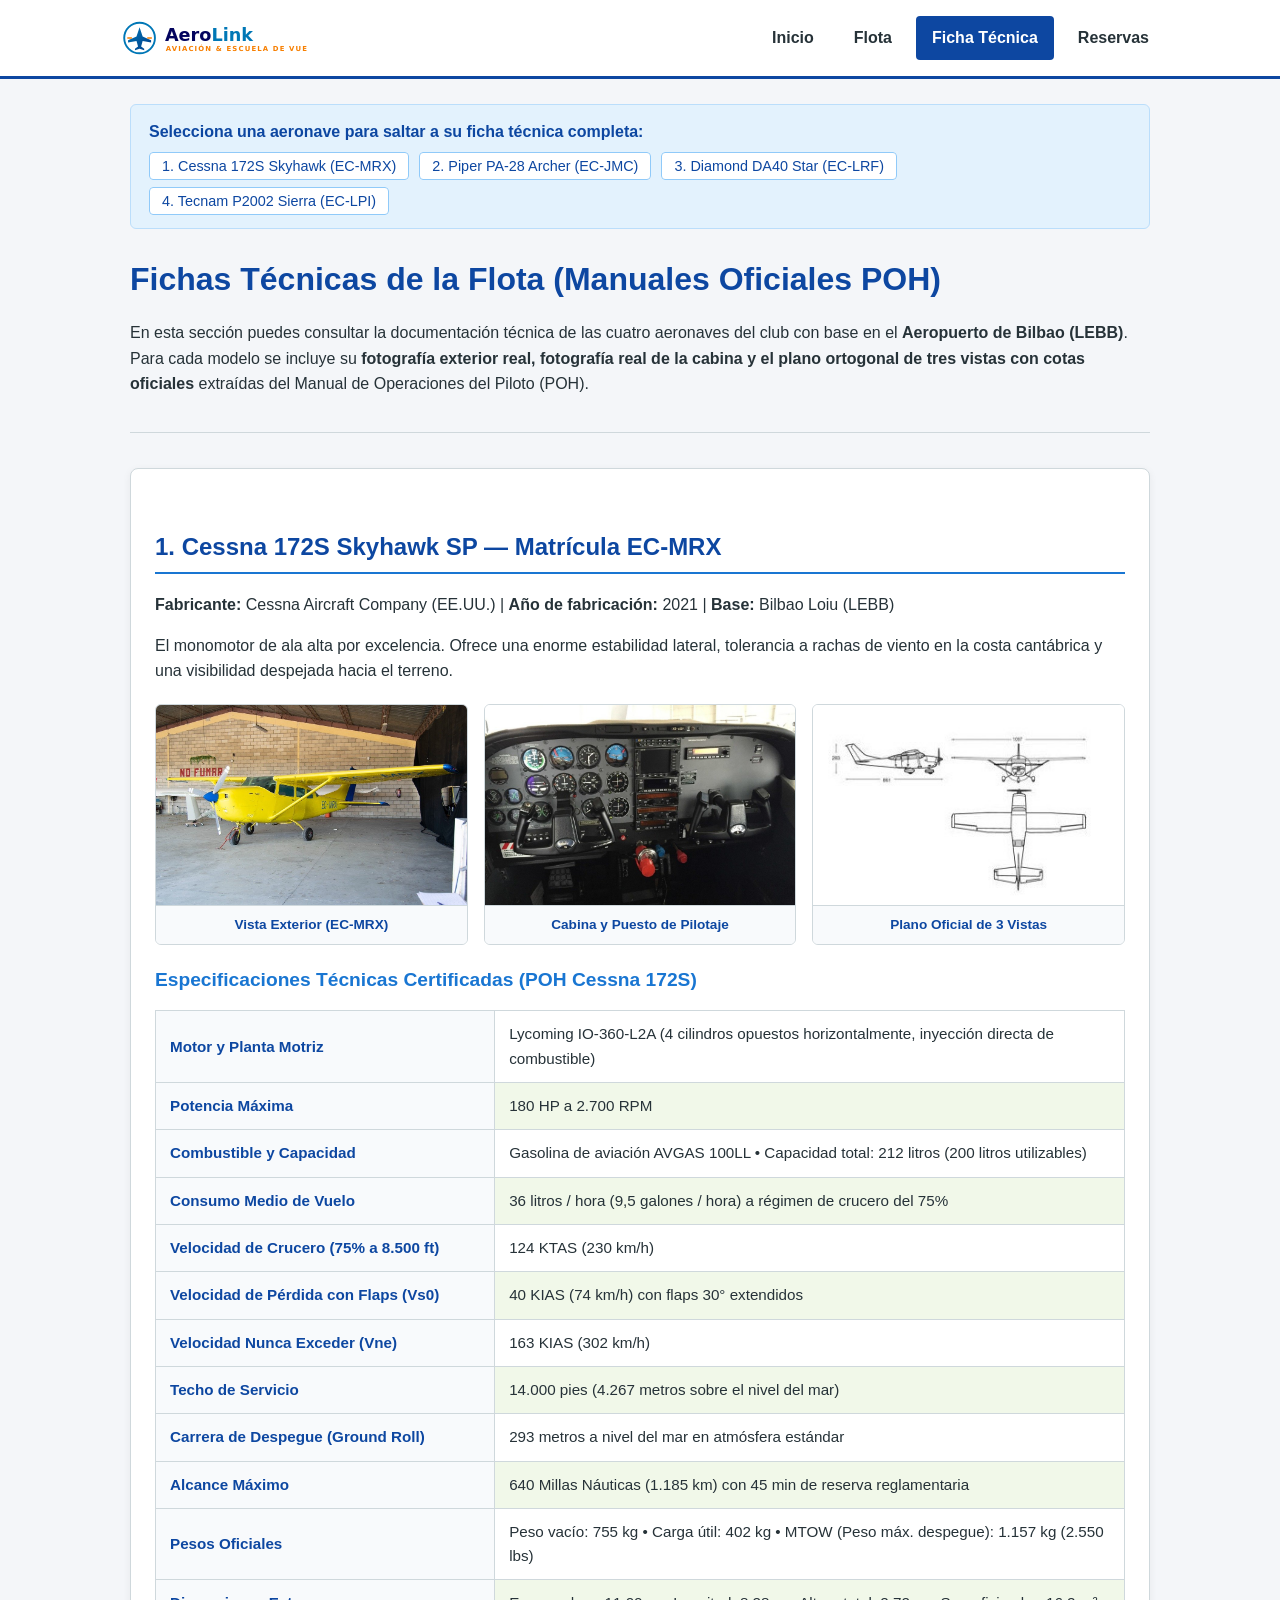
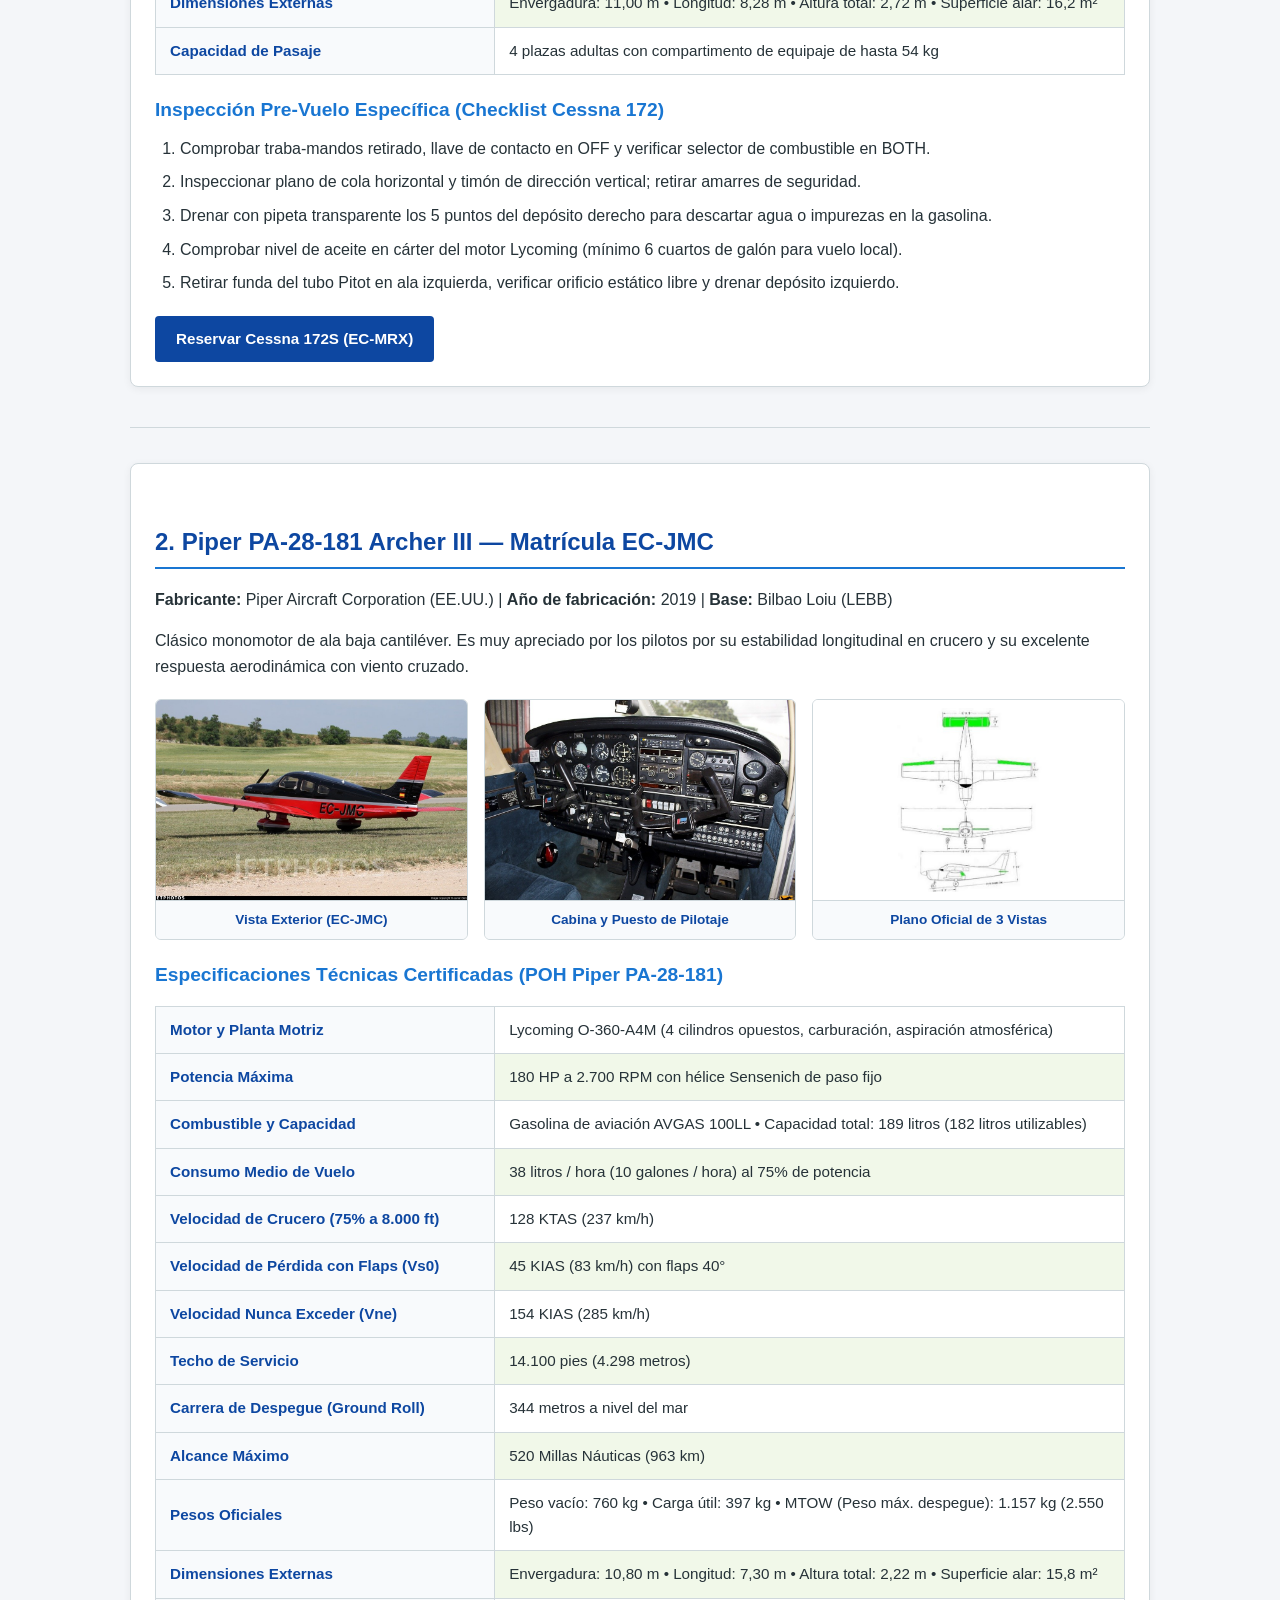
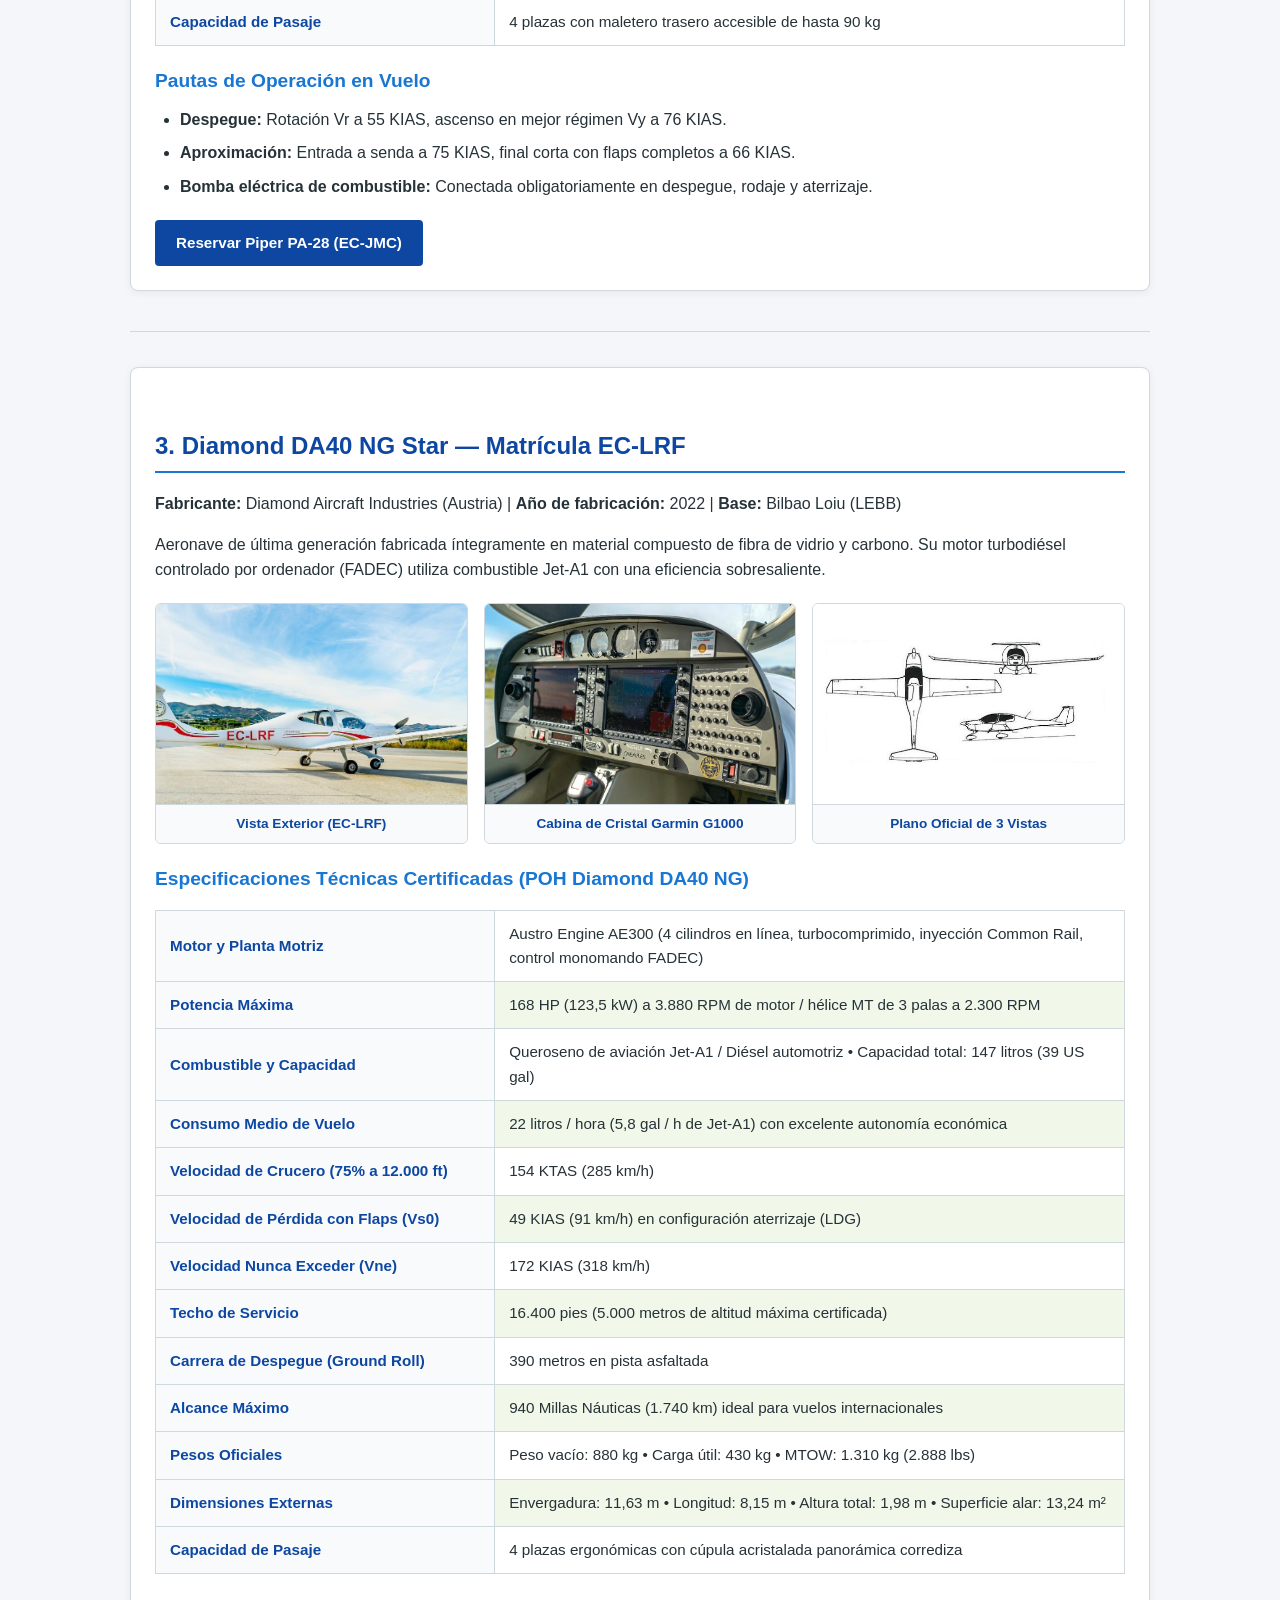
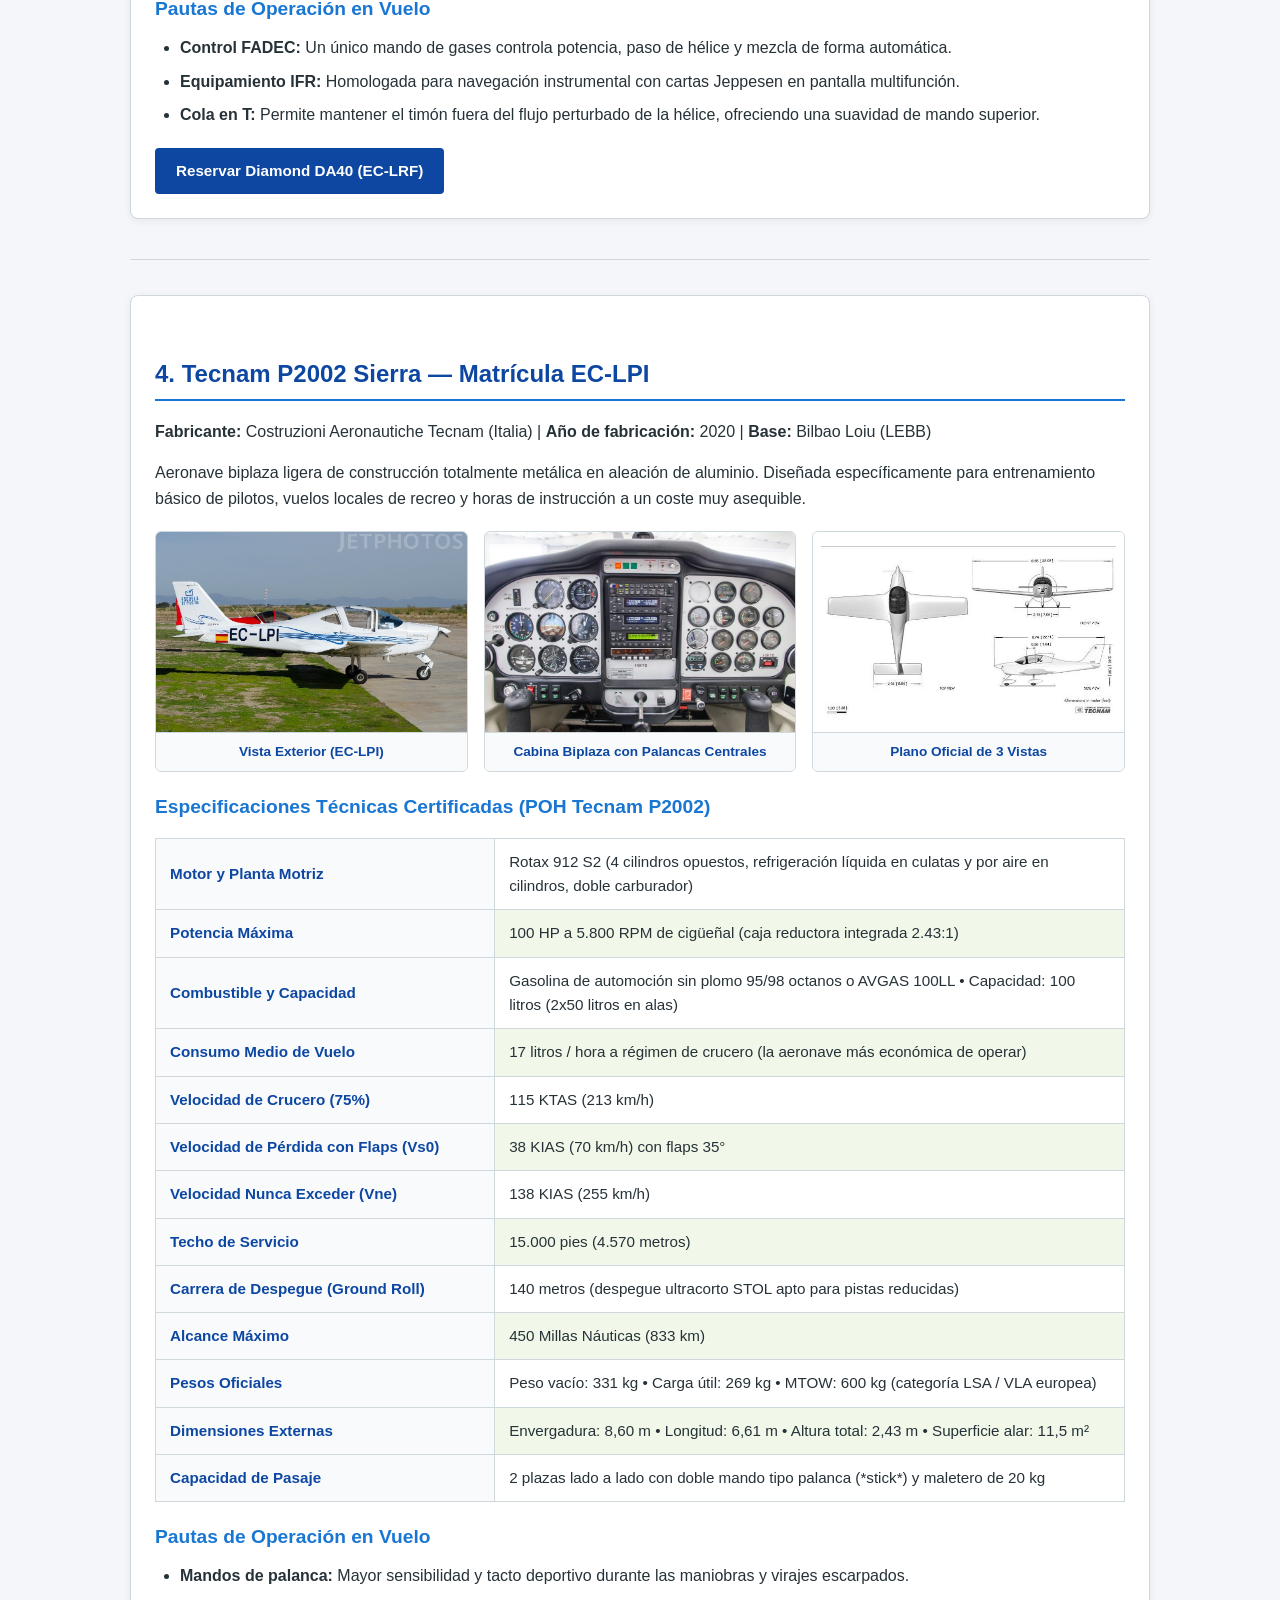
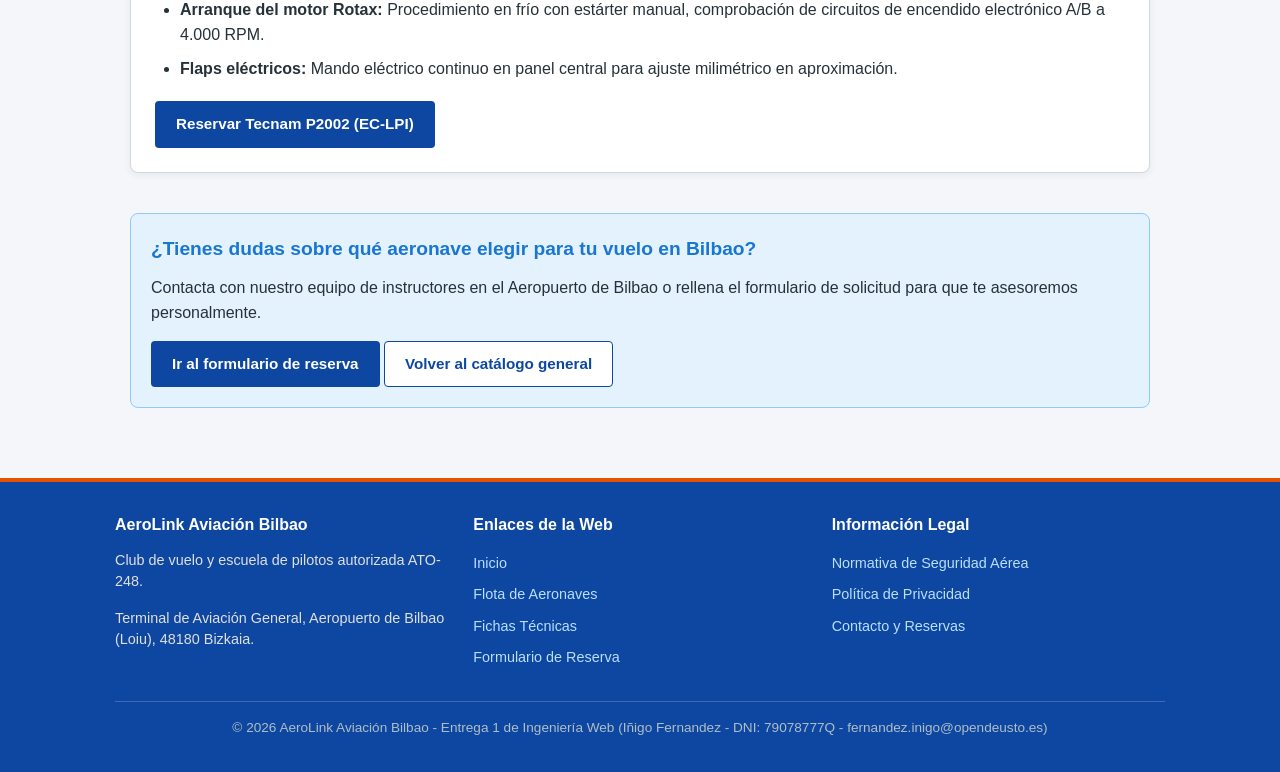
==== detalle.html @ 8fbdc47d "Actualizar fotos, plano y matricula de la Tecnam P2002 Sierra a EC-LPI" ====
<!DOCTYPE html>
<html lang="es">
<head>
  <meta charset="UTF-8">
  <meta name="viewport" content="width=device-width, initial-scale=1.0">
  <title>AeroLink | Fichas Técnicas Oficiales de la Flota - Aeropuerto de Bilbao</title>
  <link rel="stylesheet" href="css/styles.css">
</head>
<body>

  <!-- CABECERA COMÚN -->
  <header id="cabecera-principal">
    <div class="contenedor-cabecera">
      <a href="index.html" class="logotipo" title="AeroLink Aviación Bilbao">
        <img src="img/logo.svg" alt="Logotipo de AeroLink" width="180" height="45">
      </a>
      <nav id="menu-navegacion" aria-label="Menú principal">
        <ul>
          <li><a href="index.html">Inicio</a></li>
          <li><a href="flota.html">Flota</a></li>
          <li><a href="detalle.html" class="activo">Ficha Técnica</a></li>
          <li><a href="formulario.html">Reservas</a></li>
        </ul>
      </nav>
    </div>
  </header>

  <!-- CONTENIDO PRINCIPAL -->
  <main>

    <!-- ÍNDICE INTERNO NAVEGABLE A LAS 4 FICHAS -->
    <nav class="indice-pagina" aria-label="Índice de aeronaves">
      <p>Selecciona una aeronave para saltar a su ficha técnica completa:</p>
      <ul>
        <li><a href="#cessna172">1. Cessna 172S Skyhawk (EC-MRX)</a></li>
        <li><a href="#piper-pa28">2. Piper PA-28 Archer (EC-JMC)</a></li>
        <li><a href="#diamond-da40">3. Diamond DA40 Star (EC-LRF)</a></li>
        <li><a href="#tecnam-p2002">4. Tecnam P2002 Sierra (EC-LPI)</a></li>
      </ul>
    </nav>

    <!-- INTRODUCCIÓN GENERAL -->
    <section>
      <h1>Fichas Técnicas de la Flota (Manuales Oficiales POH)</h1>
      <p>
        En esta sección puedes consultar la documentación técnica de las cuatro aeronaves del club con base en el <strong>Aeropuerto de Bilbao (LEBB)</strong>. Para cada modelo se incluye su <strong>fotografía exterior real, fotografía real de la cabina y el plano ortogonal de tres vistas con cotas oficiales</strong> extraídas del Manual de Operaciones del Piloto (POH).
      </p>
    </section>

    <hr>

    <!-- ===================================================================
         FICHA 1: CESSNA 172S SKYHAWK SP (EC-MRX)
         =================================================================== -->
    <section id="cessna172" class="contenedor-ficha-avion">
      <h2>1. Cessna 172S Skyhawk SP — Matrícula EC-MRX</h2>
      <p>
        <strong>Fabricante:</strong> Cessna Aircraft Company (EE.UU.) | <strong>Año de fabricación:</strong> <time datetime="2021">2021</time> | <strong>Base:</strong> Bilbao Loiu (LEBB)
      </p>
      <p>
        El monomotor de ala alta por excelencia. Ofrece una enorme estabilidad lateral, tolerancia a rachas de viento en la costa cantábrica y una visibilidad despejada hacia el terreno.
      </p>

      <!-- Galería de 3 imágenes: Exterior, Cabina y Plano -->
      <div class="galeria-avion">
        <div class="item-galeria">
          <img src="img/cessna172.jpg" alt="Fotografía real de la Cessna 172S Skyhawk matrícula EC-MRX en el hangar de Bilbao" width="400" height="200">
          <p>Vista Exterior (EC-MRX)</p>
        </div>
        <div class="item-galeria">
          <img src="img/cessna172_cabina.jpg" alt="Fotografía real de la cabina de mandos e instrumental de la Cessna 172" width="400" height="200">
          <p>Cabina y Puesto de Pilotaje</p>
        </div>
        <div class="item-galeria item-plano">
          <img src="img/cessna172_plano.jpg" alt="Plano técnico oficial de 3 vistas con cotas y dimensiones de la Cessna 172" width="400" height="200">
          <p>Plano Oficial de 3 Vistas</p>
        </div>
      </div>

      <!-- Datos Técnicos Oficiales del POH -->
      <h3>Especificaciones Técnicas Certificadas (POH Cessna 172S)</h3>
      <table class="tabla-datos-tecnicos">
        <tbody>
          <tr>
            <td>Motor y Planta Motriz</td>
            <td>Lycoming IO-360-L2A (4 cilindros opuestos horizontalmente, inyección directa de combustible)</td>
          </tr>
          <tr>
            <td>Potencia Máxima</td>
            <td>180 HP a 2.700 RPM</td>
          </tr>
          <tr>
            <td>Combustible y Capacidad</td>
            <td>Gasolina de aviación AVGAS 100LL • Capacidad total: 212 litros (200 litros utilizables)</td>
          </tr>
          <tr>
            <td>Consumo Medio de Vuelo</td>
            <td>36 litros / hora (9,5 galones / hora) a régimen de crucero del 75%</td>
          </tr>
          <tr>
            <td>Velocidad de Crucero (75% a 8.500 ft)</td>
            <td>124 KTAS (230 km/h)</td>
          </tr>
          <tr>
            <td>Velocidad de Pérdida con Flaps (Vs0)</td>
            <td>40 KIAS (74 km/h) con flaps 30&deg; extendidos</td>
          </tr>
          <tr>
            <td>Velocidad Nunca Exceder (Vne)</td>
            <td>163 KIAS (302 km/h)</td>
          </tr>
          <tr>
            <td>Techo de Servicio</td>
            <td>14.000 pies (4.267 metros sobre el nivel del mar)</td>
          </tr>
          <tr>
            <td>Carrera de Despegue (Ground Roll)</td>
            <td>293 metros a nivel del mar en atmósfera estándar</td>
          </tr>
          <tr>
            <td>Alcance Máximo</td>
            <td>640 Millas Náuticas (1.185 km) con 45 min de reserva reglamentaria</td>
          </tr>
          <tr>
            <td>Pesos Oficiales</td>
            <td>Peso vacío: 755 kg • Carga útil: 402 kg • MTOW (Peso máx. despegue): 1.157 kg (2.550 lbs)</td>
          </tr>
          <tr>
            <td>Dimensiones Externas</td>
            <td>Envergadura: 11,00 m • Longitud: 8,28 m • Altura total: 2,72 m • Superficie alar: 16,2 m&sup2;</td>
          </tr>
          <tr>
            <td>Capacidad de Pasaje</td>
            <td>4 plazas adultas con compartimento de equipaje de hasta 54 kg</td>
          </tr>
        </tbody>
      </table>

      <h3>Inspección Pre-Vuelo Específica (Checklist Cessna 172)</h3>
      <ol class="lista-ordenada">
        <li>Comprobar traba-mandos retirado, llave de contacto en OFF y verificar selector de combustible en BOTH.</li>
        <li>Inspeccionar plano de cola horizontal y timón de dirección vertical; retirar amarres de seguridad.</li>
        <li>Drenar con pipeta transparente los 5 puntos del depósito derecho para descartar agua o impurezas en la gasolina.</li>
        <li>Comprobar nivel de aceite en cárter del motor Lycoming (mínimo 6 cuartos de galón para vuelo local).</li>
        <li>Retirar funda del tubo Pitot en ala izquierda, verificar orificio estático libre y drenar depósito izquierdo.</li>
      </ol>

      <div style="margin-top: 15px;">
        <a href="formulario.html" class="boton boton-principal">Reservar Cessna 172S (EC-MRX)</a>
      </div>
    </section>

    <hr>

    <!-- ===================================================================
         FICHA 2: PIPER PA-28-181 ARCHER III (EC-JMC)
         =================================================================== -->
    <section id="piper-pa28" class="contenedor-ficha-avion">
      <h2>2. Piper PA-28-181 Archer III — Matrícula EC-JMC</h2>
      <p>
        <strong>Fabricante:</strong> Piper Aircraft Corporation (EE.UU.) | <strong>Año de fabricación:</strong> <time datetime="2019">2019</time> | <strong>Base:</strong> Bilbao Loiu (LEBB)
      </p>
      <p>
        Clásico monomotor de ala baja cantiléver. Es muy apreciado por los pilotos por su estabilidad longitudinal en crucero y su excelente respuesta aerodinámica con viento cruzado.
      </p>

      <!-- Galería de 3 imágenes: Exterior, Cabina y Plano -->
      <div class="galeria-avion">
        <div class="item-galeria">
          <img src="img/piper-pa28.jpg" alt="Fotografía real de la Piper PA-28-181 Archer III matrícula EC-JMC" width="400" height="200">
          <p>Vista Exterior (EC-JMC)</p>
        </div>
        <div class="item-galeria">
          <img src="img/piper_pa28_cabina.jpg" alt="Fotografía real de la cabina de mandos e instrumental de la Piper PA-28" width="400" height="200">
          <p>Cabina y Puesto de Pilotaje</p>
        </div>
        <div class="item-galeria item-plano">
          <img src="img/piper_pa28_plano.jpg" alt="Plano técnico de 3 vistas oficial de la Piper PA-28 Archer" width="400" height="200">
          <p>Plano Oficial de 3 Vistas</p>
        </div>
      </div>

      <!-- Datos Técnicos Oficiales del POH -->
      <h3>Especificaciones Técnicas Certificadas (POH Piper PA-28-181)</h3>
      <table class="tabla-datos-tecnicos">
        <tbody>
          <tr>
            <td>Motor y Planta Motriz</td>
            <td>Lycoming O-360-A4M (4 cilindros opuestos, carburación, aspiración atmosférica)</td>
          </tr>
          <tr>
            <td>Potencia Máxima</td>
            <td>180 HP a 2.700 RPM con hélice Sensenich de paso fijo</td>
          </tr>
          <tr>
            <td>Combustible y Capacidad</td>
            <td>Gasolina de aviación AVGAS 100LL • Capacidad total: 189 litros (182 litros utilizables)</td>
          </tr>
          <tr>
            <td>Consumo Medio de Vuelo</td>
            <td>38 litros / hora (10 galones / hora) al 75% de potencia</td>
          </tr>
          <tr>
            <td>Velocidad de Crucero (75% a 8.000 ft)</td>
            <td>128 KTAS (237 km/h)</td>
          </tr>
          <tr>
            <td>Velocidad de Pérdida con Flaps (Vs0)</td>
            <td>45 KIAS (83 km/h) con flaps 40&deg;</td>
          </tr>
          <tr>
            <td>Velocidad Nunca Exceder (Vne)</td>
            <td>154 KIAS (285 km/h)</td>
          </tr>
          <tr>
            <td>Techo de Servicio</td>
            <td>14.100 pies (4.298 metros)</td>
          </tr>
          <tr>
            <td>Carrera de Despegue (Ground Roll)</td>
            <td>344 metros a nivel del mar</td>
          </tr>
          <tr>
            <td>Alcance Máximo</td>
            <td>520 Millas Náuticas (963 km)</td>
          </tr>
          <tr>
            <td>Pesos Oficiales</td>
            <td>Peso vacío: 760 kg • Carga útil: 397 kg • MTOW (Peso máx. despegue): 1.157 kg (2.550 lbs)</td>
          </tr>
          <tr>
            <td>Dimensiones Externas</td>
            <td>Envergadura: 10,80 m • Longitud: 7,30 m • Altura total: 2,22 m • Superficie alar: 15,8 m&sup2;</td>
          </tr>
          <tr>
            <td>Capacidad de Pasaje</td>
            <td>4 plazas con maletero trasero accesible de hasta 90 kg</td>
          </tr>
        </tbody>
      </table>

      <h3>Pautas de Operación en Vuelo</h3>
      <ul class="lista-puntos">
        <li><strong>Despegue:</strong> Rotación Vr a 55 KIAS, ascenso en mejor régimen Vy a 76 KIAS.</li>
        <li><strong>Aproximación:</strong> Entrada a senda a 75 KIAS, final corta con flaps completos a 66 KIAS.</li>
        <li><strong>Bomba eléctrica de combustible:</strong> Conectada obligatoriamente en despegue, rodaje y aterrizaje.</li>
      </ul>

      <div style="margin-top: 15px;">
        <a href="formulario.html" class="boton boton-principal">Reservar Piper PA-28 (EC-JMC)</a>
      </div>
    </section>

    <hr>

    <!-- ===================================================================
         FICHA 3: DIAMOND DA40 NG STAR (EC-LRF)
         =================================================================== -->
    <section id="diamond-da40" class="contenedor-ficha-avion">
      <h2>3. Diamond DA40 NG Star — Matrícula EC-LRF</h2>
      <p>
        <strong>Fabricante:</strong> Diamond Aircraft Industries (Austria) | <strong>Año de fabricación:</strong> <time datetime="2022">2022</time> | <strong>Base:</strong> Bilbao Loiu (LEBB)
      </p>
      <p>
        Aeronave de última generación fabricada íntegramente en material compuesto de fibra de vidrio y carbono. Su motor turbodiésel controlado por ordenador (FADEC) utiliza combustible Jet-A1 con una eficiencia sobresaliente.
      </p>

      <!-- Galería de 3 imágenes: Exterior, Cabina y Plano -->
      <div class="galeria-avion">
        <div class="item-galeria">
          <img src="img/diamond-da40.jpg" alt="Fotografía real de la Diamond DA40 NG Star matrícula EC-LRF en plataforma" width="400" height="200">
          <p>Vista Exterior (EC-LRF)</p>
        </div>
        <div class="item-galeria">
          <img src="img/diamond_da40_cabina.jpg" alt="Fotografía real de la cabina digital Garmin G1000 de la Diamond DA40 NG" width="400" height="200">
          <p>Cabina de Cristal Garmin G1000</p>
        </div>
        <div class="item-galeria item-plano">
          <img src="img/diamond_da40_plano.jpg" alt="Plano técnico oficial de 3 vistas con cotas y dimensiones de la Diamond DA40 NG" width="400" height="200">
          <p>Plano Oficial de 3 Vistas</p>
        </div>
      </div>

      <!-- Datos Técnicos Oficiales del POH -->
      <h3>Especificaciones Técnicas Certificadas (POH Diamond DA40 NG)</h3>
      <table class="tabla-datos-tecnicos">
        <tbody>
          <tr>
            <td>Motor y Planta Motriz</td>
            <td>Austro Engine AE300 (4 cilindros en línea, turbocomprimido, inyección Common Rail, control monomando FADEC)</td>
          </tr>
          <tr>
            <td>Potencia Máxima</td>
            <td>168 HP (123,5 kW) a 3.880 RPM de motor / hélice MT de 3 palas a 2.300 RPM</td>
          </tr>
          <tr>
            <td>Combustible y Capacidad</td>
            <td>Queroseno de aviación Jet-A1 / Diésel automotriz • Capacidad total: 147 litros (39 US gal)</td>
          </tr>
          <tr>
            <td>Consumo Medio de Vuelo</td>
            <td>22 litros / hora (5,8 gal / h de Jet-A1) con excelente autonomía económica</td>
          </tr>
          <tr>
            <td>Velocidad de Crucero (75% a 12.000 ft)</td>
            <td>154 KTAS (285 km/h)</td>
          </tr>
          <tr>
            <td>Velocidad de Pérdida con Flaps (Vs0)</td>
            <td>49 KIAS (91 km/h) en configuración aterrizaje (LDG)</td>
          </tr>
          <tr>
            <td>Velocidad Nunca Exceder (Vne)</td>
            <td>172 KIAS (318 km/h)</td>
          </tr>
          <tr>
            <td>Techo de Servicio</td>
            <td>16.400 pies (5.000 metros de altitud máxima certificada)</td>
          </tr>
          <tr>
            <td>Carrera de Despegue (Ground Roll)</td>
            <td>390 metros en pista asfaltada</td>
          </tr>
          <tr>
            <td>Alcance Máximo</td>
            <td>940 Millas Náuticas (1.740 km) ideal para vuelos internacionales</td>
          </tr>
          <tr>
            <td>Pesos Oficiales</td>
            <td>Peso vacío: 880 kg • Carga útil: 430 kg • MTOW: 1.310 kg (2.888 lbs)</td>
          </tr>
          <tr>
            <td>Dimensiones Externas</td>
            <td>Envergadura: 11,63 m • Longitud: 8,15 m • Altura total: 1,98 m • Superficie alar: 13,24 m&sup2;</td>
          </tr>
          <tr>
            <td>Capacidad de Pasaje</td>
            <td>4 plazas ergonómicas con cúpula acristalada panorámica corrediza</td>
          </tr>
        </tbody>
      </table>

      <h3>Pautas de Operación en Vuelo</h3>
      <ul class="lista-puntos">
        <li><strong>Control FADEC:</strong> Un único mando de gases controla potencia, paso de hélice y mezcla de forma automática.</li>
        <li><strong>Equipamiento IFR:</strong> Homologada para navegación instrumental con cartas Jeppesen en pantalla multifunción.</li>
        <li><strong>Cola en T:</strong> Permite mantener el timón fuera del flujo perturbado de la hélice, ofreciendo una suavidad de mando superior.</li>
      </ul>

      <div style="margin-top: 15px;">
        <a href="formulario.html" class="boton boton-principal">Reservar Diamond DA40 (EC-LRF)</a>
      </div>
    </section>

    <hr>

    <!-- ===================================================================
         FICHA 4: TECNAM P2002 SIERRA (EC-LPI)
         =================================================================== -->
    <section id="tecnam-p2002" class="contenedor-ficha-avion">
      <h2>4. Tecnam P2002 Sierra — Matrícula EC-LPI</h2>
      <p>
        <strong>Fabricante:</strong> Costruzioni Aeronautiche Tecnam (Italia) | <strong>Año de fabricación:</strong> <time datetime="2020">2020</time> | <strong>Base:</strong> Bilbao Loiu (LEBB)
      </p>
      <p>
        Aeronave biplaza ligera de construcción totalmente metálica en aleación de aluminio. Diseñada específicamente para entrenamiento básico de pilotos, vuelos locales de recreo y horas de instrucción a un coste muy asequible.
      </p>

      <!-- Galería de 3 imágenes: Exterior, Cabina y Plano -->
      <div class="galeria-avion">
        <div class="item-galeria">
          <img src="img/tecnam_p2002.jpg" alt="Fotografía real de la Tecnam P2002 Sierra matrícula EC-LPI en plataforma" width="400" height="200">
          <p>Vista Exterior (EC-LPI)</p>
        </div>
        <div class="item-galeria">
          <img src="img/tecnam_p2002_cabina.jpg" alt="Fotografía real de la cabina y puesto de mando de la Tecnam P2002 Sierra" width="400" height="200">
          <p>Cabina Biplaza con Palancas Centrales</p>
        </div>
        <div class="item-galeria item-plano">
          <img src="img/tecnam_p2002_plano.jpg" alt="Plano técnico oficial de 3 vistas con cotas y dimensiones de la Tecnam P2002 Sierra" width="400" height="200">
          <p>Plano Oficial de 3 Vistas</p>
        </div>
      </div>

      <!-- Datos Técnicos Oficiales del POH -->
      <h3>Especificaciones Técnicas Certificadas (POH Tecnam P2002)</h3>
      <table class="tabla-datos-tecnicos">
        <tbody>
          <tr>
            <td>Motor y Planta Motriz</td>
            <td>Rotax 912 S2 (4 cilindros opuestos, refrigeración líquida en culatas y por aire en cilindros, doble carburador)</td>
          </tr>
          <tr>
            <td>Potencia Máxima</td>
            <td>100 HP a 5.800 RPM de cigüeñal (caja reductora integrada 2.43:1)</td>
          </tr>
          <tr>
            <td>Combustible y Capacidad</td>
            <td>Gasolina de automoción sin plomo 95/98 octanos o AVGAS 100LL • Capacidad: 100 litros (2x50 litros en alas)</td>
          </tr>
          <tr>
            <td>Consumo Medio de Vuelo</td>
            <td>17 litros / hora a régimen de crucero (la aeronave más económica de operar)</td>
          </tr>
          <tr>
            <td>Velocidad de Crucero (75%)</td>
            <td>115 KTAS (213 km/h)</td>
          </tr>
          <tr>
            <td>Velocidad de Pérdida con Flaps (Vs0)</td>
            <td>38 KIAS (70 km/h) con flaps 35&deg;</td>
          </tr>
          <tr>
            <td>Velocidad Nunca Exceder (Vne)</td>
            <td>138 KIAS (255 km/h)</td>
          </tr>
          <tr>
            <td>Techo de Servicio</td>
            <td>15.000 pies (4.570 metros)</td>
          </tr>
          <tr>
            <td>Carrera de Despegue (Ground Roll)</td>
            <td>140 metros (despegue ultracorto STOL apto para pistas reducidas)</td>
          </tr>
          <tr>
            <td>Alcance Máximo</td>
            <td>450 Millas Náuticas (833 km)</td>
          </tr>
          <tr>
            <td>Pesos Oficiales</td>
            <td>Peso vacío: 331 kg • Carga útil: 269 kg • MTOW: 600 kg (categoría LSA / VLA europea)</td>
          </tr>
          <tr>
            <td>Dimensiones Externas</td>
            <td>Envergadura: 8,60 m • Longitud: 6,61 m • Altura total: 2,43 m • Superficie alar: 11,5 m&sup2;</td>
          </tr>
          <tr>
            <td>Capacidad de Pasaje</td>
            <td>2 plazas lado a lado con doble mando tipo palanca (*stick*) y maletero de 20 kg</td>
          </tr>
        </tbody>
      </table>

      <h3>Pautas de Operación en Vuelo</h3>
      <ul class="lista-puntos">
        <li><strong>Mandos de palanca:</strong> Mayor sensibilidad y tacto deportivo durante las maniobras y virajes escarpados.</li>
        <li><strong>Arranque del motor Rotax:</strong> Procedimiento en frío con estárter manual, comprobación de circuitos de encendido electrónico A/B a 4.000 RPM.</li>
        <li><strong>Flaps eléctricos:</strong> Mando eléctrico continuo en panel central para ajuste milimétrico en aproximación.</li>
      </ul>

      <div style="margin-top: 15px;">
        <a href="formulario.html" class="boton boton-principal">Reservar Tecnam P2002 (EC-LPI)</a>
      </div>
    </section>

    <!-- RESUMEN FINAL Y ENLACE -->
    <div style="background-color: #e3f2fd; border: 1px solid #90caf9; padding: 20px; border-radius: 8px; margin-top: 25px;">
      <h3>¿Tienes dudas sobre qué aeronave elegir para tu vuelo en Bilbao?</h3>
      <p>
        Contacta con nuestro equipo de instructores en el Aeropuerto de Bilbao o rellena el formulario de solicitud para que te asesoremos personalmente.
      </p>
      <a href="formulario.html" class="boton boton-principal">Ir al formulario de reserva</a>
      <a href="flota.html" class="boton boton-secundario">Volver al catálogo general</a>
    </div>

  </main>

  <!-- PIE DE PÁGINA COMÚN -->
  <footer id="pie-principal">
    <div class="contenedor-pie">
      <div class="seccion-pie">
        <h4>AeroLink Aviación Bilbao</h4>
        <p>Club de vuelo y escuela de pilotos autorizada ATO-248.</p>
        <p>Terminal de Aviación General, Aeropuerto de Bilbao (Loiu), 48180 Bizkaia.</p>
      </div>

      <div class="seccion-pie">
        <h4>Enlaces de la Web</h4>
        <ul>
          <li><a href="index.html">Inicio</a></li>
          <li><a href="flota.html">Flota de Aeronaves</a></li>
          <li><a href="detalle.html">Fichas Técnicas</a></li>
          <li><a href="formulario.html">Formulario de Reserva</a></li>
        </ul>
      </div>

      <div class="seccion-pie">
        <h4>Información Legal</h4>
        <ul>
          <li><a href="index.html#servicios">Normativa de Seguridad Aérea</a></li>
          <li><a href="formulario.html#aviso-legal">Política de Privacidad</a></li>
          <li><a href="index.html#bienvenida">Contacto y Reservas</a></li>
        </ul>
      </div>
    </div>

    <div class="copyright">
      <p>&copy; 2026 AeroLink Aviación Bilbao - Entrega 1 de Ingeniería Web (Iñigo Fernandez - DNI: 79078777Q - fernandez.inigo@opendeusto.es)</p>
    </div>
  </footer>

</body>
</html>
---- css/styles.css ----
/* ==========================================================================
   AeroLink - Estilos CSS (Entrega 1 de Ingeniería Web)
   Diseño claro, limpio y bien espaciado para prototipo HTML5 y CSS3
   Validado conforme a los estándares de la W3C
   ========================================================================== */

/* --------------------------------------------------------------------------
   1. VARIABLES Y SELECTOR RAÍZ
   -------------------------------------------------------------------------- */
:root {
  --color-principal: #0d47a1;       /* Azul marino aeronáutico */
  --color-secundario: #1976d2;      /* Azul cielo */
  --color-fondo: #f4f6f9;           /* Fondo gris claro */
  --color-blanco: #ffffff;
  --color-texto: #263238;           /* Texto gris oscuro */
  --color-borde: #cfd8dc;           /* Bordes suaves */
  --color-destacado: #e65100;       /* Naranja */
  --color-suave: #e3f2fd;           /* Azul claro suave */
}

/* --------------------------------------------------------------------------
   2. REINICIO Y ETIQUETAS GENERALES
   -------------------------------------------------------------------------- */
* {
  box-sizing: border-box;
  margin: 0;
  padding: 0;
}

body {
  font-family: Arial, Helvetica, sans-serif;
  color: var(--color-texto);
  background-color: var(--color-fondo);
  line-height: 1.6;
}

main {
  max-width: 1050px;
  margin: 0 auto;
  padding: 25px 15px;
}

h1 {
  color: var(--color-principal);
  font-size: 2rem;
  margin-bottom: 15px;
}

h2 {
  color: var(--color-principal);
  font-size: 1.5rem;
  border-bottom: 2px solid var(--color-secundario);
  padding-bottom: 6px;
  margin-top: 35px;
  margin-bottom: 18px;
}

h3 {
  color: var(--color-secundario);
  font-size: 1.2rem;
  margin-bottom: 10px;
}

p {
  margin-bottom: 15px;
}

a {
  color: var(--color-principal);
  text-decoration: underline;
}

a:hover {
  color: var(--color-destacado);
}

img {
  max-width: 100%;
  height: auto;
  display: block;
  border-radius: 6px;
}

blockquote {
  background-color: var(--color-blanco);
  border-left: 5px solid var(--color-principal);
  padding: 14px 20px;
  margin: 20px 0;
  font-style: italic;
  border-radius: 0 6px 6px 0;
}

mark {
  background-color: #fff9c4;
  padding: 2px 6px;
  border-radius: 3px;
}

pre {
  background-color: #1a237e;
  color: #ffffff;
  padding: 14px;
  border-radius: 6px;
  overflow-x: auto;
  margin: 18px 0;
}

code {
  font-family: "Courier New", Courier, monospace;
}

hr {
  border: none;
  height: 1px;
  background-color: var(--color-borde);
  margin: 35px 0;
}

/* --------------------------------------------------------------------------
   3. CABECERA Y NAVEGACIÓN COMÚN
   -------------------------------------------------------------------------- */
header#cabecera-principal {
  background-color: var(--color-blanco);
  border-bottom: 3px solid var(--color-principal);
  padding: 15px 20px;
}

.contenedor-cabecera {
  max-width: 1050px;
  margin: 0 auto;
  display: flex;
  align-items: center;
  justify-content: space-between;
  flex-wrap: wrap;
  gap: 15px;
}

.logotipo img {
  height: 46px;
  width: auto;
}

nav#menu-navegacion ul {
  list-style: none;
  display: flex;
  gap: 8px;
  flex-wrap: wrap;
}

nav#menu-navegacion ul li a {
  display: inline-block;
  text-decoration: none;
  color: var(--color-texto);
  font-weight: bold;
  padding: 9px 16px;
  border-radius: 4px;
  transition: background-color 0.2s;
}

nav#menu-navegacion ul li a:hover {
  background-color: var(--color-suave);
  color: var(--color-principal);
}

nav#menu-navegacion ul li a.activo {
  background-color: var(--color-principal);
  color: var(--color-blanco);
}

/* --------------------------------------------------------------------------
   4. ÍNDICE INTERNO NAVEGABLE POR SECCIONES
   -------------------------------------------------------------------------- */
nav.indice-pagina {
  background-color: var(--color-suave);
  border: 1px solid #bbdefb;
  border-radius: 6px;
  padding: 14px 18px;
  margin-bottom: 25px;
}

nav.indice-pagina p {
  font-weight: bold;
  color: var(--color-principal);
  margin-bottom: 8px;
}

nav.indice-pagina ul {
  list-style: none;
  display: flex;
  flex-wrap: wrap;
  gap: 10px;
}

nav.indice-pagina ul li a {
  background-color: var(--color-blanco);
  border: 1px solid #90caf9;
  padding: 5px 12px;
  border-radius: 4px;
  font-size: 0.9rem;
  text-decoration: none;
  font-weight: 500;
}

nav.indice-pagina ul li a:hover {
  background-color: var(--color-secundario);
  color: var(--color-blanco);
}

/* --------------------------------------------------------------------------
   5. SECCIÓN DE BIENVENIDA / HERO (ESPACIADO CORREGIDO)
   -------------------------------------------------------------------------- */
section#seccion-bienvenida {
  background-color: var(--color-blanco);
  border: 1px solid var(--color-borde);
  border-radius: 8px;
  padding: 25px;
  margin-bottom: 30px;
  display: flex;
  align-items: center;
  gap: 30px;
  flex-wrap: wrap;
}

.bienvenida-texto {
  flex: 1 1 420px;
}

.bienvenida-texto p {
  margin-bottom: 12px;
}

/* Contenedor de botones con margen seguro */
.botones-bienvenida {
  display: flex;
  flex-wrap: wrap;
  gap: 12px;
  margin-top: 20px;
  margin-bottom: 10px;
}

.bienvenida-imagen {
  flex: 1 1 360px;
}

.bienvenida-imagen img {
  width: 100%;
  height: 280px;
  object-fit: cover;
  border-radius: 8px;
  box-shadow: 0 4px 10px rgba(0, 0, 0, 0.12);
}

/* Galería de 3 imágenes por avión (Exterior, Cabina, Plano) */
.galeria-avion {
  display: grid;
  grid-template-columns: repeat(auto-fit, minmax(280px, 1fr));
  gap: 16px;
  margin: 20px 0;
}

.item-galeria {
  background-color: var(--color-blanco);
  border: 1px solid var(--color-borde);
  border-radius: 6px;
  overflow: hidden;
  display: flex;
  flex-direction: column;
}

.item-galeria img {
  width: 100%;
  height: 200px;
  object-fit: cover;
  border-radius: 0;
  background-color: #ffffff;
}

.item-galeria.item-plano img {
  object-fit: contain;
  padding: 8px;
  background-color: #ffffff;
}

.item-galeria p {
  padding: 8px 12px;
  font-size: 0.85rem;
  font-weight: bold;
  color: var(--color-principal);
  background-color: #f8fafc;
  border-top: 1px solid var(--color-borde);
  margin: 0;
  text-align: center;
}

/* Ficha de datos técnicos por avión */
.contenedor-ficha-avion {
  background-color: var(--color-blanco);
  border: 1px solid var(--color-borde);
  border-radius: 8px;
  padding: 24px;
  margin-bottom: 40px;
  box-shadow: 0 2px 8px rgba(0,0,0,0.06);
}

.tabla-datos-tecnicos {
  width: 100%;
  margin: 15px 0 20px 0;
}

.tabla-datos-tecnicos td:first-child {
  font-weight: bold;
  width: 35%;
  background-color: #f8fafc;
  color: var(--color-principal);
}

/* Estilos de botones */
.boton {
  display: inline-block;
  padding: 10px 20px;
  font-size: 0.95rem;
  font-weight: bold;
  text-decoration: none;
  border-radius: 4px;
  border: 1px solid transparent;
  cursor: pointer;
  transition: all 0.2s;
}

.boton-principal {
  background-color: var(--color-principal);
  color: var(--color-blanco);
}

.boton-principal:hover {
  background-color: #0a3880;
  color: var(--color-blanco);
}

.boton-secundario {
  background-color: var(--color-blanco);
  border-color: var(--color-principal);
  color: var(--color-principal);
}

.boton-secundario:hover {
  background-color: var(--color-suave);
}

/* --------------------------------------------------------------------------
   6. TARJETAS DE FLOTA (FOTOS REALES)
   -------------------------------------------------------------------------- */
.contenedor-tarjetas {
  display: flex;
  flex-wrap: wrap;
  gap: 22px;
  margin: 25px 0;
}

.tarjeta {
  background-color: var(--color-blanco);
  border: 1px solid var(--color-borde);
  border-radius: 8px;
  flex: 1 1 300px;
  overflow: hidden;
  box-shadow: 0 2px 6px rgba(0,0,0,0.08);
  display: flex;
  flex-direction: column;
}

.tarjeta img {
  width: 100%;
  height: 210px;
  object-fit: cover;
  border-radius: 0;
}

.tarjeta-cuerpo {
  padding: 18px;
  flex: 1;
}

.tarjeta-cuerpo h3 {
  margin-bottom: 6px;
}

.tarjeta-pie {
  padding: 14px 18px;
  background-color: #f8fafc;
  border-top: 1px solid var(--color-borde);
  display: flex;
  gap: 10px;
  flex-wrap: wrap;
}

.etiqueta {
  display: inline-block;
  font-size: 0.75rem;
  font-weight: bold;
  background-color: var(--color-suave);
  color: var(--color-principal);
  padding: 3px 8px;
  border-radius: 3px;
  margin-bottom: 10px;
}

/* --------------------------------------------------------------------------
   7. LISTAS Y TABLAS
   -------------------------------------------------------------------------- */
ul.lista-puntos, ol.lista-ordenada {
  margin-left: 25px;
  margin-bottom: 20px;
}

ul.lista-puntos li, ol.lista-ordenada li {
  margin-bottom: 8px;
}

dl.glosario {
  background-color: var(--color-blanco);
  border: 1px solid var(--color-borde);
  border-radius: 6px;
  padding: 18px 22px;
  margin: 20px 0;
}

dl.glosario dt {
  font-weight: bold;
  color: var(--color-principal);
  margin-top: 12px;
}

dl.glosario dt:first-child {
  margin-top: 0;
}

dl.glosario dd {
  margin-left: 15px;
  margin-bottom: 8px;
}

/* Tabla */
.tabla-contenedor {
  width: 100%;
  overflow-x: auto;
  margin: 22px 0;
}

table {
  width: 100%;
  border-collapse: collapse;
  background-color: var(--color-blanco);
  font-size: 0.95rem;
}

caption {
  font-weight: bold;
  padding: 10px 14px;
  background-color: #e0e0e0;
  text-align: left;
  border: 1px solid var(--color-borde);
  border-bottom: none;
}

thead tr {
  background-color: var(--color-principal);
  color: var(--color-blanco);
}

th, td {
  padding: 11px 14px;
  border: 1px solid var(--color-borde);
  text-align: left;
}

tbody tr:nth-child(even) {
  background-color: #f1f8e9;
}

tbody tr:hover {
  background-color: #e8f5e9;
}

tfoot tr {
  background-color: #eceff1;
  font-size: 0.85rem;
  font-style: italic;
}

/* --------------------------------------------------------------------------
   8. MULTIMEDIA (FIGURE, VIDEO, AUDIO)
   -------------------------------------------------------------------------- */
figure {
  margin: 22px 0;
  background-color: var(--color-blanco);
  border: 1px solid var(--color-borde);
  border-radius: 6px;
  overflow: hidden;
}

figure img {
  width: 100%;
  max-height: 420px;
  object-fit: cover;
  border-radius: 0;
}

figcaption {
  padding: 10px 15px;
  font-size: 0.85rem;
  color: #546e7a;
  background-color: #fafafa;
  border-top: 1px solid var(--color-borde);
}

.caja-multimedia {
  background-color: var(--color-blanco);
  border: 1px solid var(--color-borde);
  border-radius: 6px;
  padding: 18px;
  margin-bottom: 22px;
}

.caja-multimedia audio {
  width: 100%;
  margin-top: 12px;
}

/* Contenedor responsivo para vídeos de YouTube (relación 16:9) */
.video-responsive {
  position: relative;
  width: 100%;
  padding-bottom: 56.25%;
  height: 0;
  overflow: hidden;
  border-radius: 6px;
  margin-top: 12px;
}

.video-responsive iframe {
  position: absolute;
  top: 0;
  left: 0;
  width: 100%;
  height: 100%;
  border: 0;
}

/* --------------------------------------------------------------------------
   9. COLUMNAS CON ASIDE
   -------------------------------------------------------------------------- */
.contenedor-columnas {
  display: flex;
  gap: 25px;
  flex-wrap: wrap;
  margin: 25px 0;
}

article.columna-principal {
  flex: 2 1 500px;
  background-color: var(--color-blanco);
  border: 1px solid var(--color-borde);
  border-radius: 6px;
  padding: 22px;
}

aside.columna-lateral {
  flex: 1 1 260px;
  background-color: #e8eaf6;
  border: 1px solid #c5cae9;
  border-radius: 6px;
  padding: 20px;
  height: fit-content;
}

/* --------------------------------------------------------------------------
   10. FORMULARIO ACCESIBLE
   -------------------------------------------------------------------------- */
form#formulario-reserva {
  background-color: var(--color-blanco);
  border: 1px solid var(--color-borde);
  border-radius: 8px;
  padding: 25px;
  margin: 22px 0;
}

fieldset {
  border: 1px solid var(--color-borde);
  border-radius: 6px;
  padding: 18px;
  margin-bottom: 22px;
}

legend {
  font-weight: bold;
  color: var(--color-principal);
  padding: 0 8px;
  font-size: 1.05rem;
}

.campo {
  margin-bottom: 16px;
}

label {
  display: block;
  font-weight: bold;
  margin-bottom: 5px;
  font-size: 0.9rem;
}

.nota-campo {
  font-size: 0.8rem;
  color: #78909c;
  display: block;
  margin-top: 3px;
}

input[type="text"],
input[type="email"],
input[type="tel"],
input[type="date"],
input[type="number"],
input[type="file"],
select,
textarea {
  width: 100%;
  padding: 9px 12px;
  border: 1px solid #90a4ae;
  border-radius: 4px;
  font-family: inherit;
  font-size: 0.95rem;
}

input:focus, select:focus, textarea:focus {
  outline: 2px solid var(--color-secundario);
  border-color: var(--color-secundario);
}

.opciones-radio, .opciones-checkbox {
  display: flex;
  flex-direction: column;
  gap: 8px;
  margin-top: 6px;
}

.opcion-inline {
  display: flex;
  align-items: center;
  gap: 8px;
  font-weight: normal;
  cursor: pointer;
}

.opcion-inline input {
  width: 18px;
  height: 18px;
}

.botones-formulario {
  display: flex;
  justify-content: flex-end;
  gap: 12px;
  margin-top: 18px;
}

/* --------------------------------------------------------------------------
   11. PIE DE PÁGINA COMÚN
   -------------------------------------------------------------------------- */
footer#pie-principal {
  background-color: var(--color-principal);
  color: #e0e0e0;
  border-top: 4px solid var(--color-destacado);
  margin-top: 45px;
  padding: 30px 15px 18px 15px;
}

.contenedor-pie {
  max-width: 1050px;
  margin: 0 auto;
  display: flex;
  justify-content: space-between;
  flex-wrap: wrap;
  gap: 25px;
}

.seccion-pie {
  flex: 1 1 250px;
}

.seccion-pie h4 {
  color: var(--color-blanco);
  margin-bottom: 12px;
}

.seccion-pie p {
  font-size: 0.9rem;
  line-height: 1.5;
}

.seccion-pie ul {
  list-style: none;
}

.seccion-pie ul li {
  margin-bottom: 6px;
}

.seccion-pie ul li a {
  color: #bbdefb;
  text-decoration: none;
  font-size: 0.9rem;
}

.seccion-pie ul li a:hover {
  text-decoration: underline;
  color: var(--color-blanco);
}

.copyright {
  max-width: 1050px;
  margin: 25px auto 0 auto;
  padding-top: 15px;
  border-top: 1px solid rgba(255,255,255,0.2);
  text-align: center;
  font-size: 0.85rem;
  color: #b0bec5;
}

/* --------------------------------------------------------------------------
   12. RESPONSIVE Y SEPARACIONES
   -------------------------------------------------------------------------- */
@media (max-width: 768px) {
  .contenedor-cabecera {
    flex-direction: column;
    align-items: flex-start;
  }

  nav#menu-navegacion ul {
    width: 100%;
  }

  section#seccion-bienvenida {
    flex-direction: column;
    align-items: stretch;
  }

  .bienvenida-imagen {
    margin-top: 15px;
  }

  .botones-formulario {
    flex-direction: column-reverse;
  }

  .botones-formulario button {
    width: 100%;
  }
}
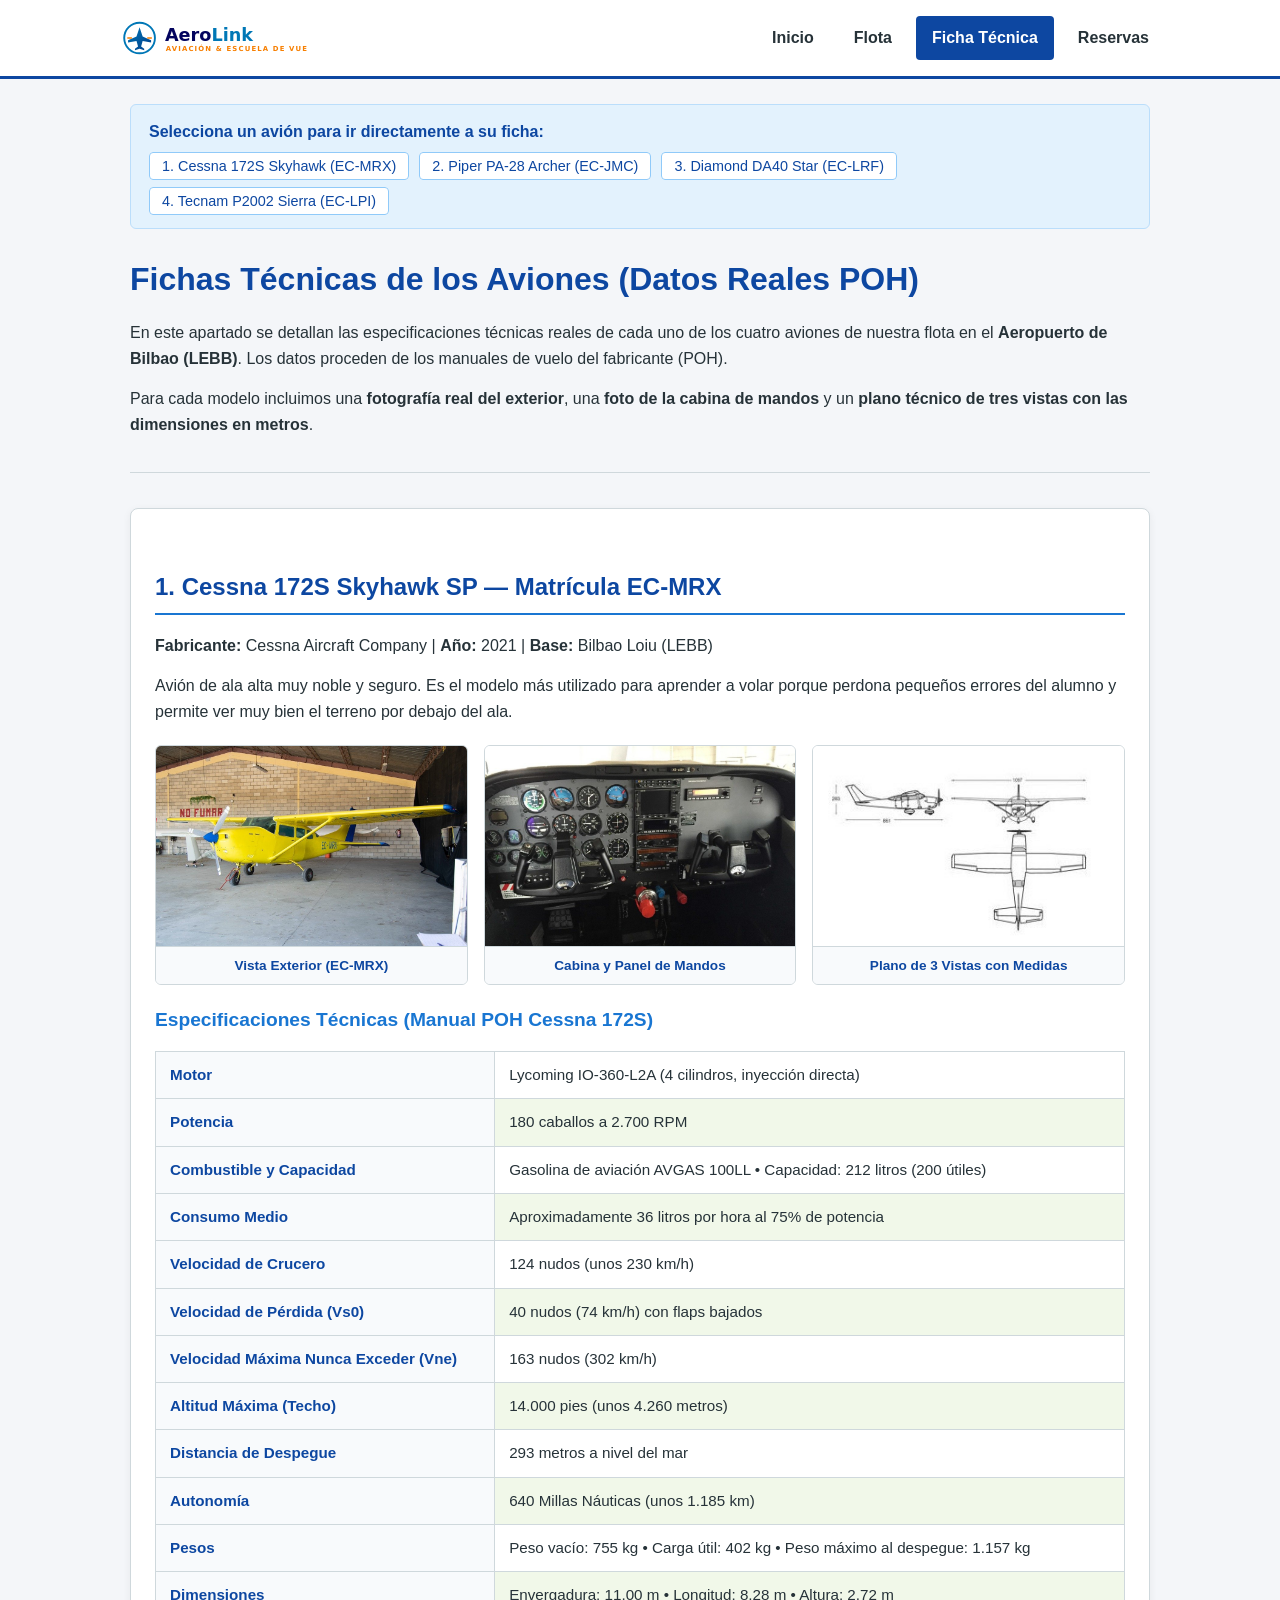
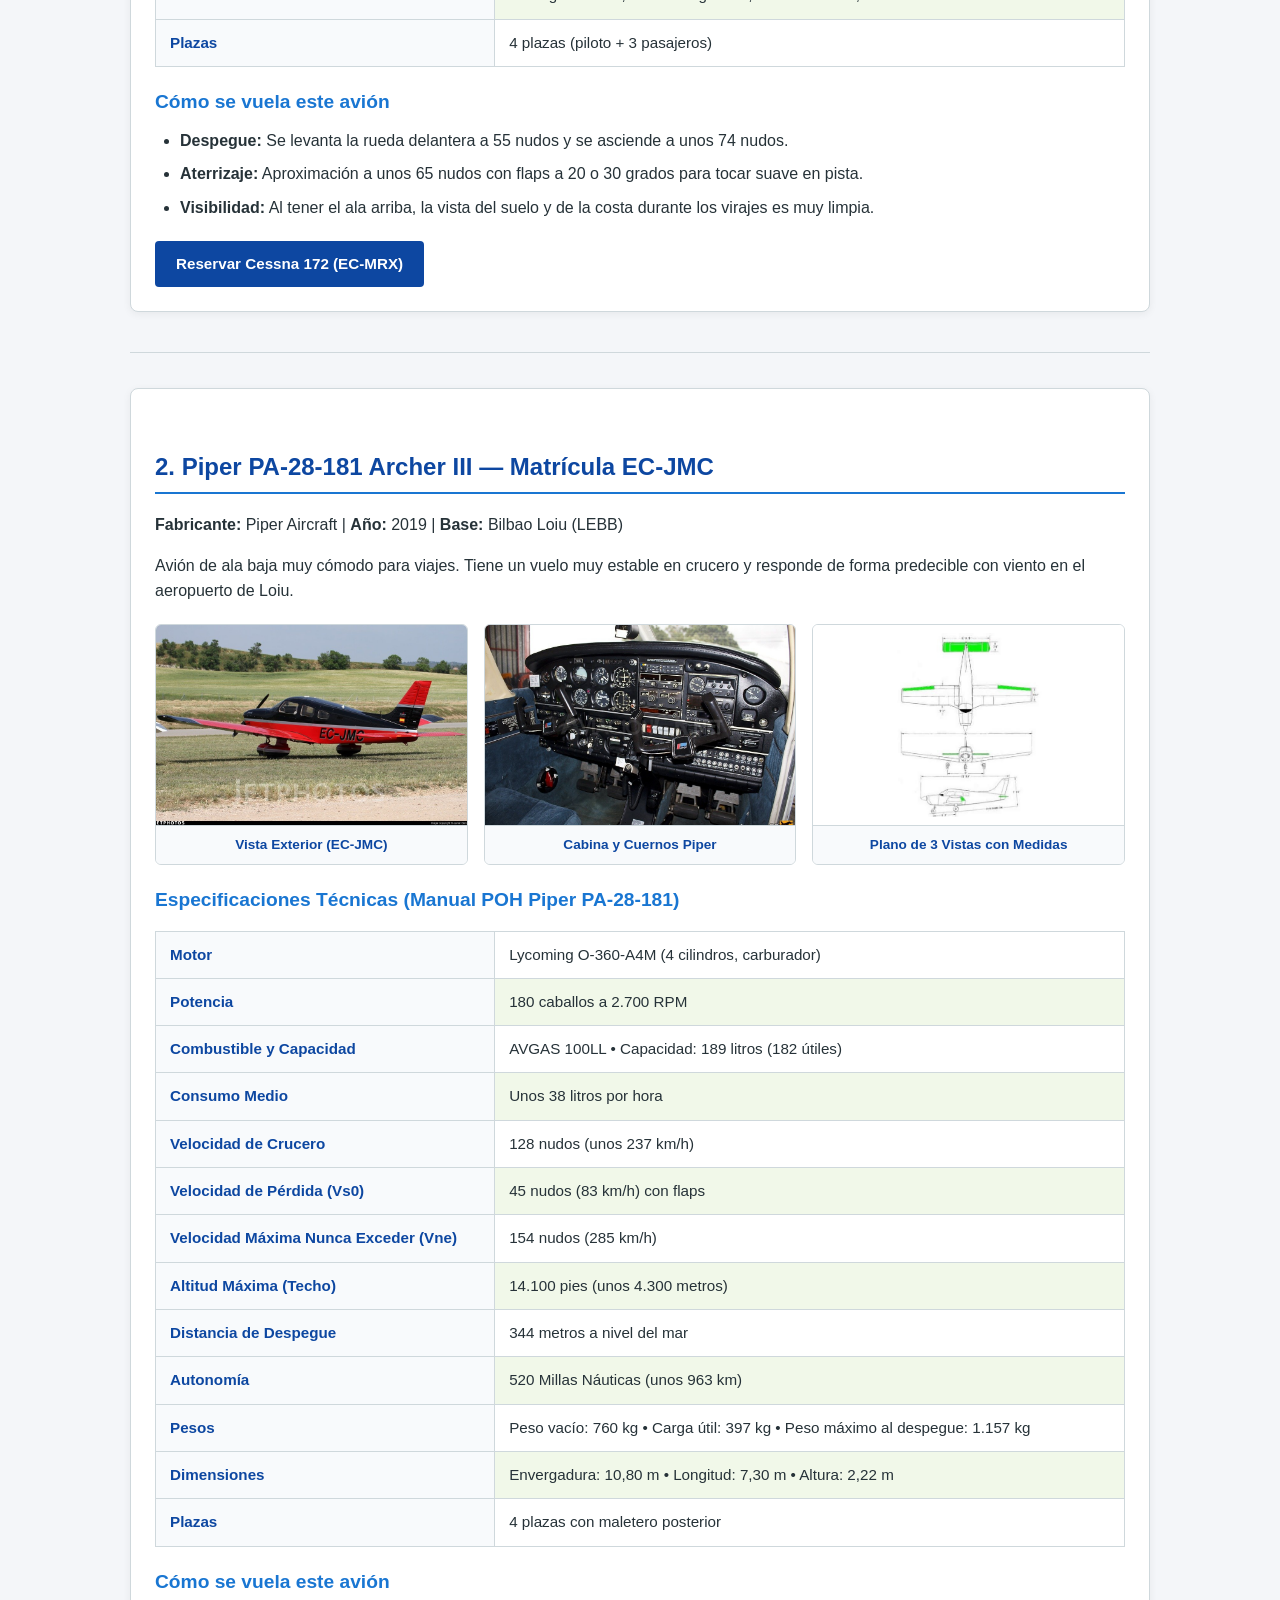
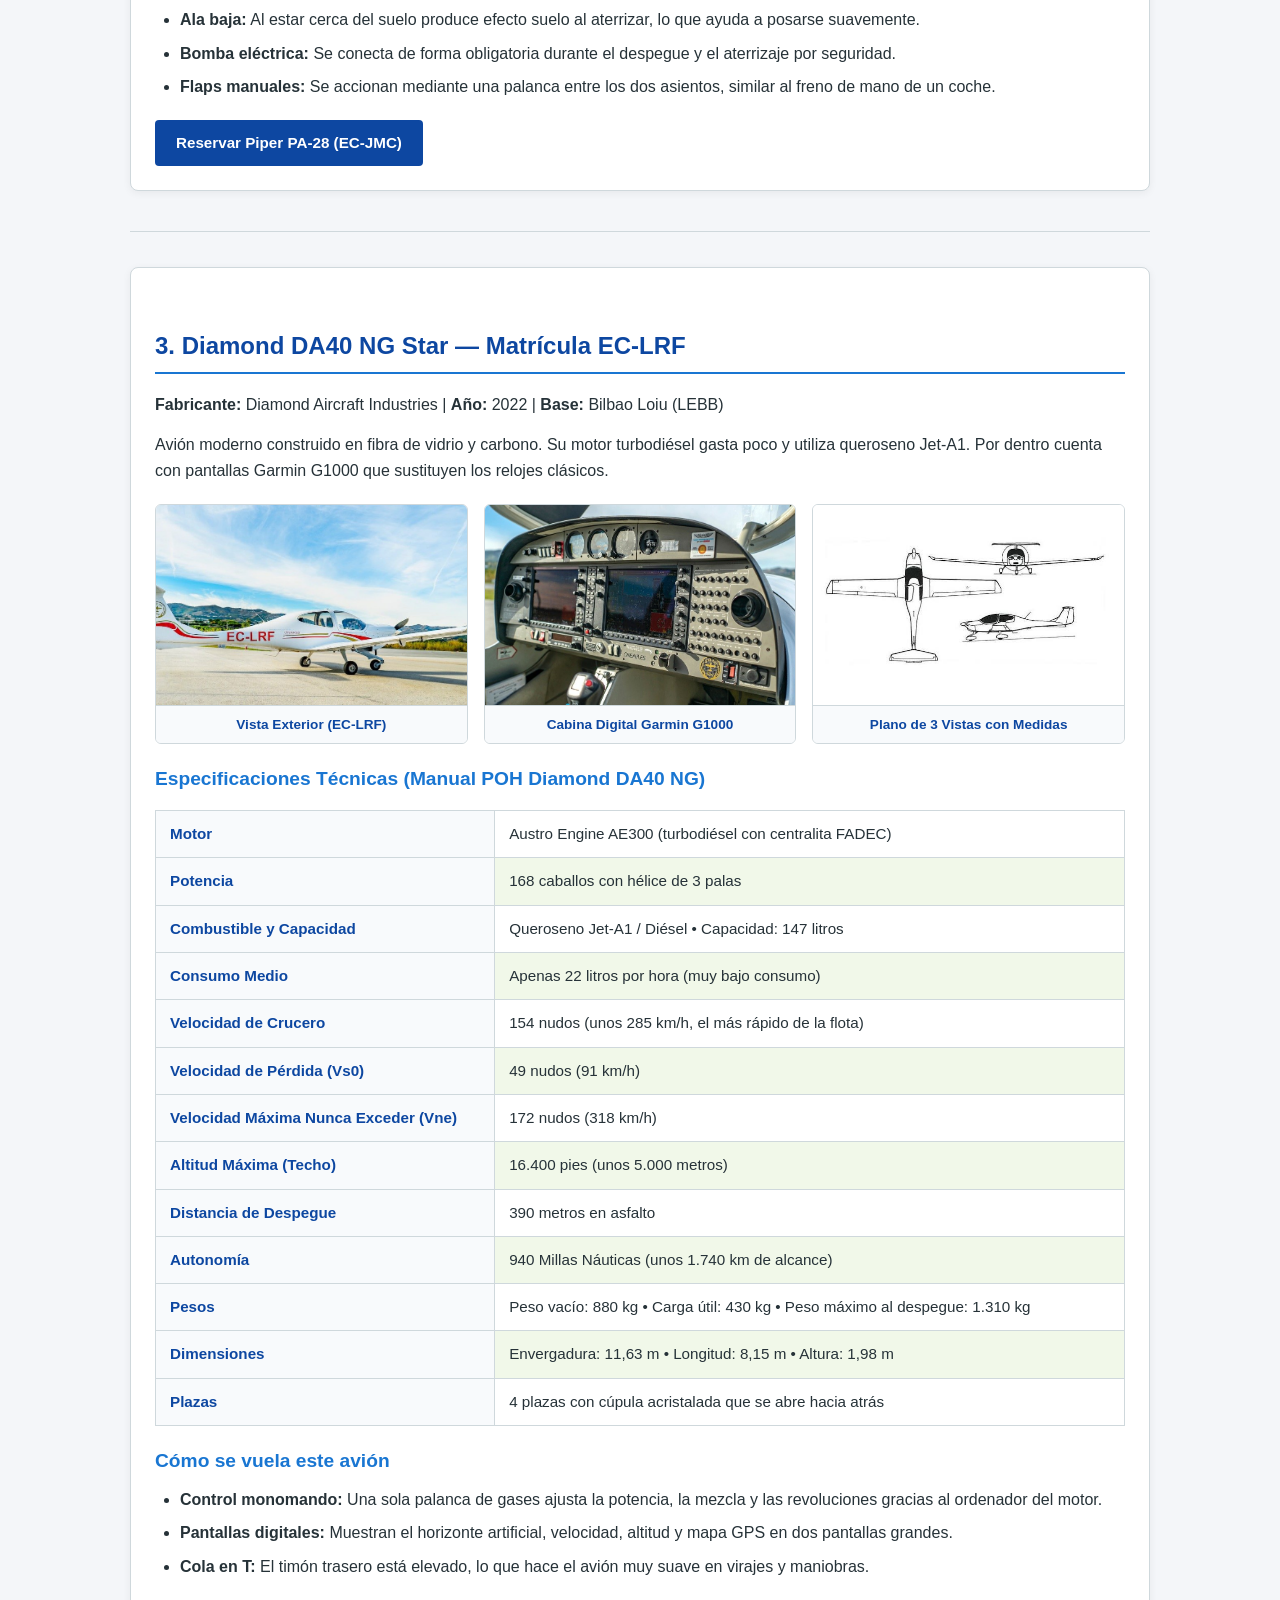
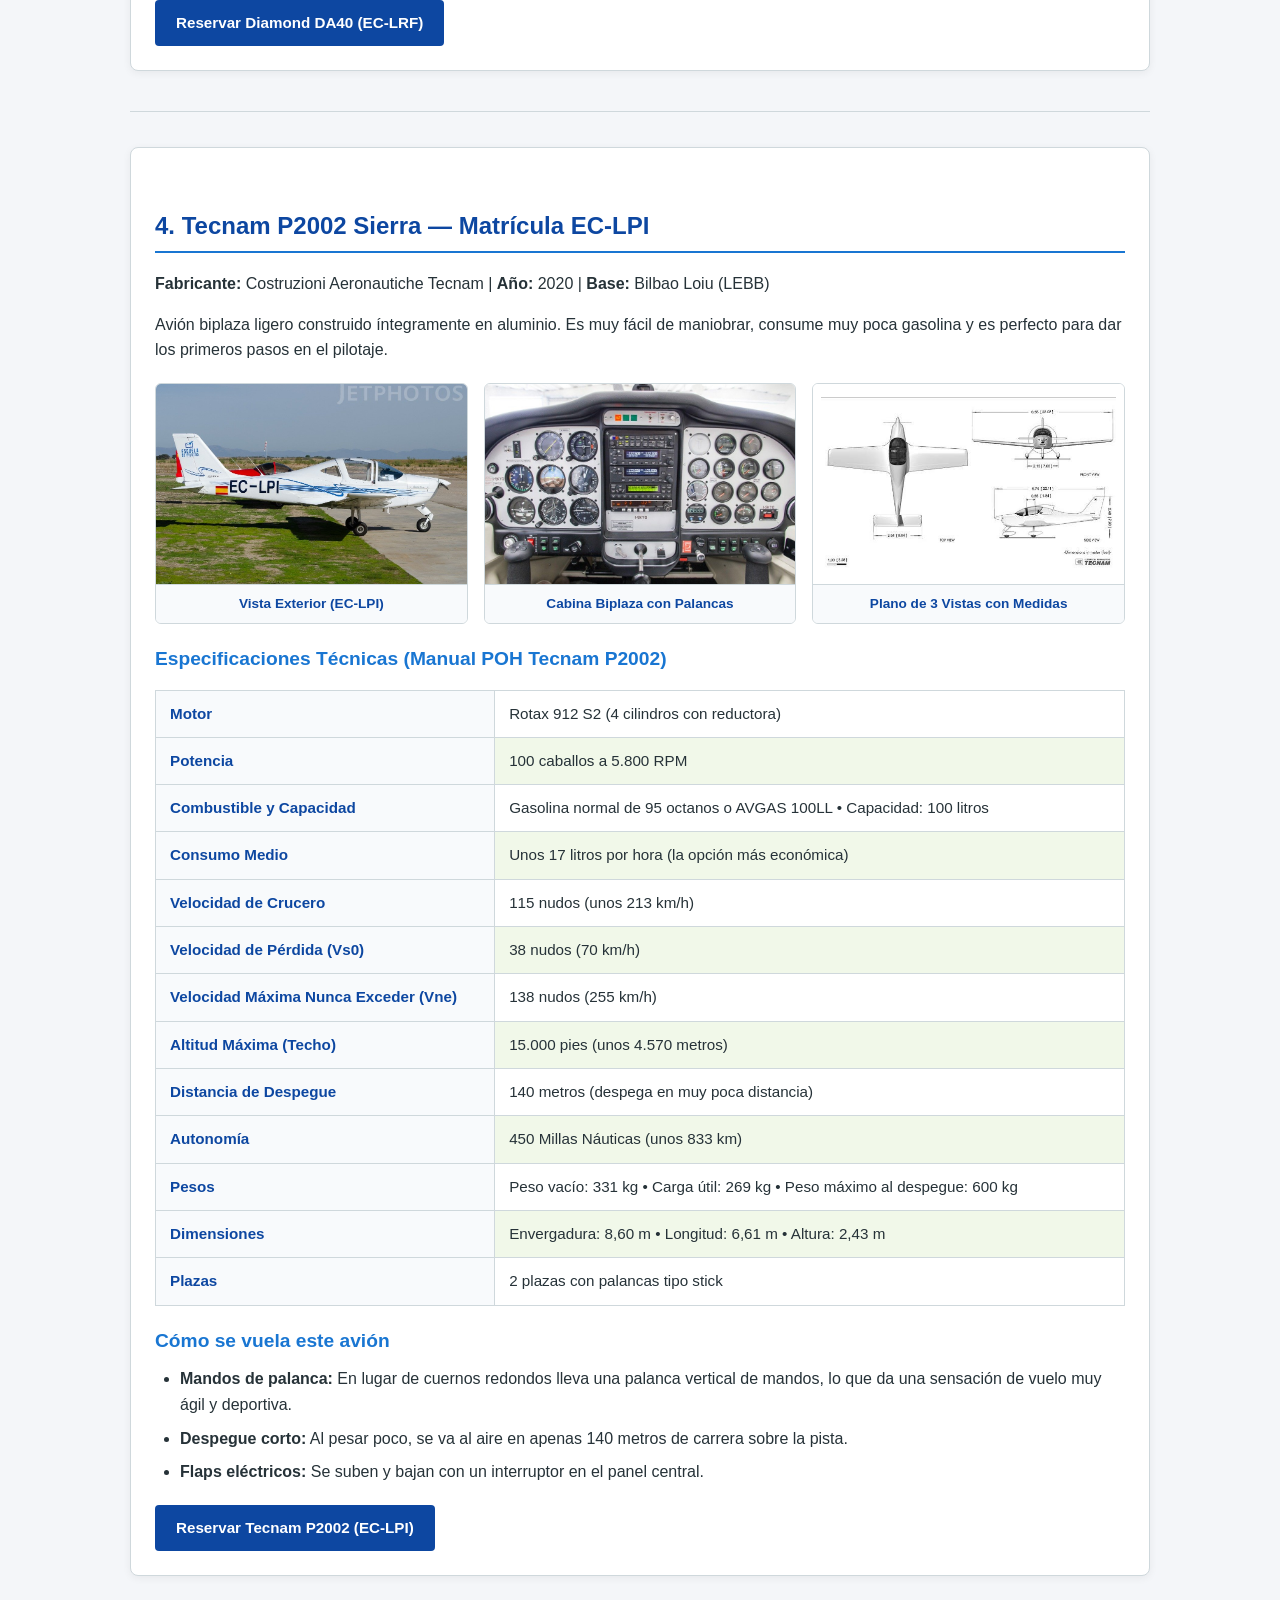
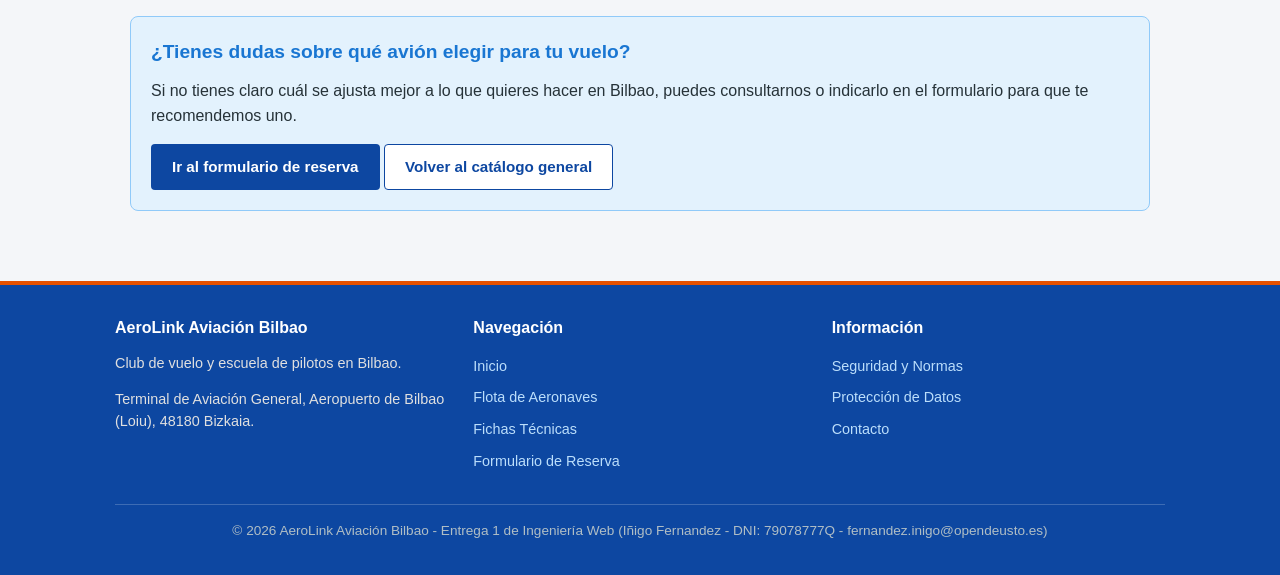
==== commit 6c6d8f61: "AeroLink v1.0" ====
--- a/detalle.html
+++ b/detalle.html
@@ -8,7 +8,7 @@
 </head>
 <body>
 
-  <!-- CABECERA COMÚN -->
+  <!-- Cabecera -->
   <header id="cabecera-principal">
     <div class="contenedor-cabecera">
       <a href="index.html" class="logotipo" title="AeroLink Aviación Bilbao">
@@ -25,12 +25,11 @@
     </div>
   </header>
 
-  <!-- CONTENIDO PRINCIPAL -->
   <main>
 
-    <!-- ÍNDICE INTERNO NAVEGABLE A LAS 4 FICHAS -->
+    <!-- Indice de la pagina -->
     <nav class="indice-pagina" aria-label="Índice de aeronaves">
-      <p>Selecciona una aeronave para saltar a su ficha técnica completa:</p>
+      <p>Selecciona un avión para ir directamente a su ficha:</p>
       <ul>
         <li><a href="#cessna172">1. Cessna 172S Skyhawk (EC-MRX)</a></li>
         <li><a href="#piper-pa28">2. Piper PA-28 Archer (EC-JMC)</a></li>
@@ -39,29 +38,29 @@
       </ul>
     </nav>
 
-    <!-- INTRODUCCIÓN GENERAL -->
+    <!-- Introduccion -->
     <section>
-      <h1>Fichas Técnicas de la Flota (Manuales Oficiales POH)</h1>
-      <p>
-        En esta sección puedes consultar la documentación técnica de las cuatro aeronaves del club con base en el <strong>Aeropuerto de Bilbao (LEBB)</strong>. Para cada modelo se incluye su <strong>fotografía exterior real, fotografía real de la cabina y el plano ortogonal de tres vistas con cotas oficiales</strong> extraídas del Manual de Operaciones del Piloto (POH).
+      <h1>Fichas Técnicas de los Aviones (Datos Reales POH)</h1>
+      <p>
+        En este apartado se detallan las especificaciones técnicas reales de cada uno de los cuatro aviones de nuestra flota en el <strong>Aeropuerto de Bilbao (LEBB)</strong>. Los datos proceden de los manuales de vuelo del fabricante (POH).
+      </p>
+      <p>
+        Para cada modelo incluimos una <strong>fotografía real del exterior</strong>, una <strong>foto de la cabina de mandos</strong> y un <strong>plano técnico de tres vistas con las dimensiones en metros</strong>.
       </p>
     </section>
 
     <hr>
 
-    <!-- ===================================================================
-         FICHA 1: CESSNA 172S SKYHAWK SP (EC-MRX)
-         =================================================================== -->
+    <!-- Ficha 1: Cessna 172S -->
     <section id="cessna172" class="contenedor-ficha-avion">
       <h2>1. Cessna 172S Skyhawk SP — Matrícula EC-MRX</h2>
       <p>
-        <strong>Fabricante:</strong> Cessna Aircraft Company (EE.UU.) | <strong>Año de fabricación:</strong> <time datetime="2021">2021</time> | <strong>Base:</strong> Bilbao Loiu (LEBB)
-      </p>
-      <p>
-        El monomotor de ala alta por excelencia. Ofrece una enorme estabilidad lateral, tolerancia a rachas de viento en la costa cantábrica y una visibilidad despejada hacia el terreno.
-      </p>
-
-      <!-- Galería de 3 imágenes: Exterior, Cabina y Plano -->
+        <strong>Fabricante:</strong> Cessna Aircraft Company | <strong>Año:</strong> <time datetime="2021">2021</time> | <strong>Base:</strong> Bilbao Loiu (LEBB)
+      </p>
+      <p>
+        Avión de ala alta muy noble y seguro. Es el modelo más utilizado para aprender a volar porque perdona pequeños errores del alumno y permite ver muy bien el terreno por debajo del ala.
+      </p>
+
       <div class="galeria-avion">
         <div class="item-galeria">
           <img src="img/cessna172.jpg" alt="Fotografía real de la Cessna 172S Skyhawk matrícula EC-MRX en el hangar de Bilbao" width="400" height="200">
@@ -69,102 +68,96 @@
         </div>
         <div class="item-galeria">
           <img src="img/cessna172_cabina.jpg" alt="Fotografía real de la cabina de mandos e instrumental de la Cessna 172" width="400" height="200">
-          <p>Cabina y Puesto de Pilotaje</p>
+          <p>Cabina y Panel de Mandos</p>
         </div>
         <div class="item-galeria item-plano">
           <img src="img/cessna172_plano.jpg" alt="Plano técnico oficial de 3 vistas con cotas y dimensiones de la Cessna 172" width="400" height="200">
-          <p>Plano Oficial de 3 Vistas</p>
-        </div>
-      </div>
-
-      <!-- Datos Técnicos Oficiales del POH -->
-      <h3>Especificaciones Técnicas Certificadas (POH Cessna 172S)</h3>
+          <p>Plano de 3 Vistas con Medidas</p>
+        </div>
+      </div>
+
+      <h3>Especificaciones Técnicas (Manual POH Cessna 172S)</h3>
       <table class="tabla-datos-tecnicos">
         <tbody>
           <tr>
-            <td>Motor y Planta Motriz</td>
-            <td>Lycoming IO-360-L2A (4 cilindros opuestos horizontalmente, inyección directa de combustible)</td>
-          </tr>
-          <tr>
-            <td>Potencia Máxima</td>
-            <td>180 HP a 2.700 RPM</td>
+            <td>Motor</td>
+            <td>Lycoming IO-360-L2A (4 cilindros, inyección directa)</td>
+          </tr>
+          <tr>
+            <td>Potencia</td>
+            <td>180 caballos a 2.700 RPM</td>
           </tr>
           <tr>
             <td>Combustible y Capacidad</td>
-            <td>Gasolina de aviación AVGAS 100LL • Capacidad total: 212 litros (200 litros utilizables)</td>
-          </tr>
-          <tr>
-            <td>Consumo Medio de Vuelo</td>
-            <td>36 litros / hora (9,5 galones / hora) a régimen de crucero del 75%</td>
-          </tr>
-          <tr>
-            <td>Velocidad de Crucero (75% a 8.500 ft)</td>
-            <td>124 KTAS (230 km/h)</td>
-          </tr>
-          <tr>
-            <td>Velocidad de Pérdida con Flaps (Vs0)</td>
-            <td>40 KIAS (74 km/h) con flaps 30&deg; extendidos</td>
-          </tr>
-          <tr>
-            <td>Velocidad Nunca Exceder (Vne)</td>
-            <td>163 KIAS (302 km/h)</td>
-          </tr>
-          <tr>
-            <td>Techo de Servicio</td>
-            <td>14.000 pies (4.267 metros sobre el nivel del mar)</td>
-          </tr>
-          <tr>
-            <td>Carrera de Despegue (Ground Roll)</td>
-            <td>293 metros a nivel del mar en atmósfera estándar</td>
-          </tr>
-          <tr>
-            <td>Alcance Máximo</td>
-            <td>640 Millas Náuticas (1.185 km) con 45 min de reserva reglamentaria</td>
-          </tr>
-          <tr>
-            <td>Pesos Oficiales</td>
-            <td>Peso vacío: 755 kg • Carga útil: 402 kg • MTOW (Peso máx. despegue): 1.157 kg (2.550 lbs)</td>
-          </tr>
-          <tr>
-            <td>Dimensiones Externas</td>
-            <td>Envergadura: 11,00 m • Longitud: 8,28 m • Altura total: 2,72 m • Superficie alar: 16,2 m&sup2;</td>
-          </tr>
-          <tr>
-            <td>Capacidad de Pasaje</td>
-            <td>4 plazas adultas con compartimento de equipaje de hasta 54 kg</td>
+            <td>Gasolina de aviación AVGAS 100LL • Capacidad: 212 litros (200 útiles)</td>
+          </tr>
+          <tr>
+            <td>Consumo Medio</td>
+            <td>Aproximadamente 36 litros por hora al 75% de potencia</td>
+          </tr>
+          <tr>
+            <td>Velocidad de Crucero</td>
+            <td>124 nudos (unos 230 km/h)</td>
+          </tr>
+          <tr>
+            <td>Velocidad de Pérdida (Vs0)</td>
+            <td>40 nudos (74 km/h) con flaps bajados</td>
+          </tr>
+          <tr>
+            <td>Velocidad Máxima Nunca Exceder (Vne)</td>
+            <td>163 nudos (302 km/h)</td>
+          </tr>
+          <tr>
+            <td>Altitud Máxima (Techo)</td>
+            <td>14.000 pies (unos 4.260 metros)</td>
+          </tr>
+          <tr>
+            <td>Distancia de Despegue</td>
+            <td>293 metros a nivel del mar</td>
+          </tr>
+          <tr>
+            <td>Autonomía</td>
+            <td>640 Millas Náuticas (unos 1.185 km)</td>
+          </tr>
+          <tr>
+            <td>Pesos</td>
+            <td>Peso vacío: 755 kg • Carga útil: 402 kg • Peso máximo al despegue: 1.157 kg</td>
+          </tr>
+          <tr>
+            <td>Dimensiones</td>
+            <td>Envergadura: 11,00 m • Longitud: 8,28 m • Altura: 2,72 m</td>
+          </tr>
+          <tr>
+            <td>Plazas</td>
+            <td>4 plazas (piloto + 3 pasajeros)</td>
           </tr>
         </tbody>
       </table>
 
-      <h3>Inspección Pre-Vuelo Específica (Checklist Cessna 172)</h3>
-      <ol class="lista-ordenada">
-        <li>Comprobar traba-mandos retirado, llave de contacto en OFF y verificar selector de combustible en BOTH.</li>
-        <li>Inspeccionar plano de cola horizontal y timón de dirección vertical; retirar amarres de seguridad.</li>
-        <li>Drenar con pipeta transparente los 5 puntos del depósito derecho para descartar agua o impurezas en la gasolina.</li>
-        <li>Comprobar nivel de aceite en cárter del motor Lycoming (mínimo 6 cuartos de galón para vuelo local).</li>
-        <li>Retirar funda del tubo Pitot en ala izquierda, verificar orificio estático libre y drenar depósito izquierdo.</li>
-      </ol>
-
-      <div style="margin-top: 15px;">
-        <a href="formulario.html" class="boton boton-principal">Reservar Cessna 172S (EC-MRX)</a>
+      <h3>Cómo se vuela este avión</h3>
+      <ul class="lista-puntos">
+        <li><strong>Despegue:</strong> Se levanta la rueda delantera a 55 nudos y se asciende a unos 74 nudos.</li>
+        <li><strong>Aterrizaje:</strong> Aproximación a unos 65 nudos con flaps a 20 o 30 grados para tocar suave en pista.</li>
+        <li><strong>Visibilidad:</strong> Al tener el ala arriba, la vista del suelo y de la costa durante los virajes es muy limpia.</li>
+      </ul>
+
+      <div class="boton-reserva-avion">
+        <a href="formulario.html" class="boton boton-principal">Reservar Cessna 172 (EC-MRX)</a>
       </div>
     </section>
 
     <hr>
 
-    <!-- ===================================================================
-         FICHA 2: PIPER PA-28-181 ARCHER III (EC-JMC)
-         =================================================================== -->
+    <!-- Ficha 2: Piper PA-28 -->
     <section id="piper-pa28" class="contenedor-ficha-avion">
       <h2>2. Piper PA-28-181 Archer III — Matrícula EC-JMC</h2>
       <p>
-        <strong>Fabricante:</strong> Piper Aircraft Corporation (EE.UU.) | <strong>Año de fabricación:</strong> <time datetime="2019">2019</time> | <strong>Base:</strong> Bilbao Loiu (LEBB)
-      </p>
-      <p>
-        Clásico monomotor de ala baja cantiléver. Es muy apreciado por los pilotos por su estabilidad longitudinal en crucero y su excelente respuesta aerodinámica con viento cruzado.
-      </p>
-
-      <!-- Galería de 3 imágenes: Exterior, Cabina y Plano -->
+        <strong>Fabricante:</strong> Piper Aircraft | <strong>Año:</strong> <time datetime="2019">2019</time> | <strong>Base:</strong> Bilbao Loiu (LEBB)
+      </p>
+      <p>
+        Avión de ala baja muy cómodo para viajes. Tiene un vuelo muy estable en crucero y responde de forma predecible con viento en el aeropuerto de Loiu.
+      </p>
+
       <div class="galeria-avion">
         <div class="item-galeria">
           <img src="img/piper-pa28.jpg" alt="Fotografía real de la Piper PA-28-181 Archer III matrícula EC-JMC" width="400" height="200">
@@ -172,100 +165,96 @@
         </div>
         <div class="item-galeria">
           <img src="img/piper_pa28_cabina.jpg" alt="Fotografía real de la cabina de mandos e instrumental de la Piper PA-28" width="400" height="200">
-          <p>Cabina y Puesto de Pilotaje</p>
+          <p>Cabina y Cuernos Piper</p>
         </div>
         <div class="item-galeria item-plano">
           <img src="img/piper_pa28_plano.jpg" alt="Plano técnico de 3 vistas oficial de la Piper PA-28 Archer" width="400" height="200">
-          <p>Plano Oficial de 3 Vistas</p>
-        </div>
-      </div>
-
-      <!-- Datos Técnicos Oficiales del POH -->
-      <h3>Especificaciones Técnicas Certificadas (POH Piper PA-28-181)</h3>
+          <p>Plano de 3 Vistas con Medidas</p>
+        </div>
+      </div>
+
+      <h3>Especificaciones Técnicas (Manual POH Piper PA-28-181)</h3>
       <table class="tabla-datos-tecnicos">
         <tbody>
           <tr>
-            <td>Motor y Planta Motriz</td>
-            <td>Lycoming O-360-A4M (4 cilindros opuestos, carburación, aspiración atmosférica)</td>
-          </tr>
-          <tr>
-            <td>Potencia Máxima</td>
-            <td>180 HP a 2.700 RPM con hélice Sensenich de paso fijo</td>
+            <td>Motor</td>
+            <td>Lycoming O-360-A4M (4 cilindros, carburador)</td>
+          </tr>
+          <tr>
+            <td>Potencia</td>
+            <td>180 caballos a 2.700 RPM</td>
           </tr>
           <tr>
             <td>Combustible y Capacidad</td>
-            <td>Gasolina de aviación AVGAS 100LL • Capacidad total: 189 litros (182 litros utilizables)</td>
-          </tr>
-          <tr>
-            <td>Consumo Medio de Vuelo</td>
-            <td>38 litros / hora (10 galones / hora) al 75% de potencia</td>
-          </tr>
-          <tr>
-            <td>Velocidad de Crucero (75% a 8.000 ft)</td>
-            <td>128 KTAS (237 km/h)</td>
-          </tr>
-          <tr>
-            <td>Velocidad de Pérdida con Flaps (Vs0)</td>
-            <td>45 KIAS (83 km/h) con flaps 40&deg;</td>
-          </tr>
-          <tr>
-            <td>Velocidad Nunca Exceder (Vne)</td>
-            <td>154 KIAS (285 km/h)</td>
-          </tr>
-          <tr>
-            <td>Techo de Servicio</td>
-            <td>14.100 pies (4.298 metros)</td>
-          </tr>
-          <tr>
-            <td>Carrera de Despegue (Ground Roll)</td>
+            <td>AVGAS 100LL • Capacidad: 189 litros (182 útiles)</td>
+          </tr>
+          <tr>
+            <td>Consumo Medio</td>
+            <td>Unos 38 litros por hora</td>
+          </tr>
+          <tr>
+            <td>Velocidad de Crucero</td>
+            <td>128 nudos (unos 237 km/h)</td>
+          </tr>
+          <tr>
+            <td>Velocidad de Pérdida (Vs0)</td>
+            <td>45 nudos (83 km/h) con flaps</td>
+          </tr>
+          <tr>
+            <td>Velocidad Máxima Nunca Exceder (Vne)</td>
+            <td>154 nudos (285 km/h)</td>
+          </tr>
+          <tr>
+            <td>Altitud Máxima (Techo)</td>
+            <td>14.100 pies (unos 4.300 metros)</td>
+          </tr>
+          <tr>
+            <td>Distancia de Despegue</td>
             <td>344 metros a nivel del mar</td>
           </tr>
           <tr>
-            <td>Alcance Máximo</td>
-            <td>520 Millas Náuticas (963 km)</td>
-          </tr>
-          <tr>
-            <td>Pesos Oficiales</td>
-            <td>Peso vacío: 760 kg • Carga útil: 397 kg • MTOW (Peso máx. despegue): 1.157 kg (2.550 lbs)</td>
-          </tr>
-          <tr>
-            <td>Dimensiones Externas</td>
-            <td>Envergadura: 10,80 m • Longitud: 7,30 m • Altura total: 2,22 m • Superficie alar: 15,8 m&sup2;</td>
-          </tr>
-          <tr>
-            <td>Capacidad de Pasaje</td>
-            <td>4 plazas con maletero trasero accesible de hasta 90 kg</td>
+            <td>Autonomía</td>
+            <td>520 Millas Náuticas (unos 963 km)</td>
+          </tr>
+          <tr>
+            <td>Pesos</td>
+            <td>Peso vacío: 760 kg • Carga útil: 397 kg • Peso máximo al despegue: 1.157 kg</td>
+          </tr>
+          <tr>
+            <td>Dimensiones</td>
+            <td>Envergadura: 10,80 m • Longitud: 7,30 m • Altura: 2,22 m</td>
+          </tr>
+          <tr>
+            <td>Plazas</td>
+            <td>4 plazas con maletero posterior</td>
           </tr>
         </tbody>
       </table>
 
-      <h3>Pautas de Operación en Vuelo</h3>
+      <h3>Cómo se vuela este avión</h3>
       <ul class="lista-puntos">
-        <li><strong>Despegue:</strong> Rotación Vr a 55 KIAS, ascenso en mejor régimen Vy a 76 KIAS.</li>
-        <li><strong>Aproximación:</strong> Entrada a senda a 75 KIAS, final corta con flaps completos a 66 KIAS.</li>
-        <li><strong>Bomba eléctrica de combustible:</strong> Conectada obligatoriamente en despegue, rodaje y aterrizaje.</li>
+        <li><strong>Ala baja:</strong> Al estar cerca del suelo produce efecto suelo al aterrizar, lo que ayuda a posarse suavemente.</li>
+        <li><strong>Bomba eléctrica:</strong> Se conecta de forma obligatoria durante el despegue y el aterrizaje por seguridad.</li>
+        <li><strong>Flaps manuales:</strong> Se accionan mediante una palanca entre los dos asientos, similar al freno de mano de un coche.</li>
       </ul>
 
-      <div style="margin-top: 15px;">
+      <div class="boton-reserva-avion">
         <a href="formulario.html" class="boton boton-principal">Reservar Piper PA-28 (EC-JMC)</a>
       </div>
     </section>
 
     <hr>
 
-    <!-- ===================================================================
-         FICHA 3: DIAMOND DA40 NG STAR (EC-LRF)
-         =================================================================== -->
+    <!-- Ficha 3: Diamond DA40 -->
     <section id="diamond-da40" class="contenedor-ficha-avion">
       <h2>3. Diamond DA40 NG Star — Matrícula EC-LRF</h2>
       <p>
-        <strong>Fabricante:</strong> Diamond Aircraft Industries (Austria) | <strong>Año de fabricación:</strong> <time datetime="2022">2022</time> | <strong>Base:</strong> Bilbao Loiu (LEBB)
-      </p>
-      <p>
-        Aeronave de última generación fabricada íntegramente en material compuesto de fibra de vidrio y carbono. Su motor turbodiésel controlado por ordenador (FADEC) utiliza combustible Jet-A1 con una eficiencia sobresaliente.
-      </p>
-
-      <!-- Galería de 3 imágenes: Exterior, Cabina y Plano -->
+        <strong>Fabricante:</strong> Diamond Aircraft Industries | <strong>Año:</strong> <time datetime="2022">2022</time> | <strong>Base:</strong> Bilbao Loiu (LEBB)
+      </p>
+      <p>
+        Avión moderno construido en fibra de vidrio y carbono. Su motor turbodiésel gasta poco y utiliza queroseno Jet-A1. Por dentro cuenta con pantallas Garmin G1000 que sustituyen los relojes clásicos.
+      </p>
+
       <div class="galeria-avion">
         <div class="item-galeria">
           <img src="img/diamond-da40.jpg" alt="Fotografía real de la Diamond DA40 NG Star matrícula EC-LRF en plataforma" width="400" height="200">
@@ -273,100 +262,96 @@
         </div>
         <div class="item-galeria">
           <img src="img/diamond_da40_cabina.jpg" alt="Fotografía real de la cabina digital Garmin G1000 de la Diamond DA40 NG" width="400" height="200">
-          <p>Cabina de Cristal Garmin G1000</p>
+          <p>Cabina Digital Garmin G1000</p>
         </div>
         <div class="item-galeria item-plano">
           <img src="img/diamond_da40_plano.jpg" alt="Plano técnico oficial de 3 vistas con cotas y dimensiones de la Diamond DA40 NG" width="400" height="200">
-          <p>Plano Oficial de 3 Vistas</p>
-        </div>
-      </div>
-
-      <!-- Datos Técnicos Oficiales del POH -->
-      <h3>Especificaciones Técnicas Certificadas (POH Diamond DA40 NG)</h3>
+          <p>Plano de 3 Vistas con Medidas</p>
+        </div>
+      </div>
+
+      <h3>Especificaciones Técnicas (Manual POH Diamond DA40 NG)</h3>
       <table class="tabla-datos-tecnicos">
         <tbody>
           <tr>
-            <td>Motor y Planta Motriz</td>
-            <td>Austro Engine AE300 (4 cilindros en línea, turbocomprimido, inyección Common Rail, control monomando FADEC)</td>
-          </tr>
-          <tr>
-            <td>Potencia Máxima</td>
-            <td>168 HP (123,5 kW) a 3.880 RPM de motor / hélice MT de 3 palas a 2.300 RPM</td>
+            <td>Motor</td>
+            <td>Austro Engine AE300 (turbodiésel con centralita FADEC)</td>
+          </tr>
+          <tr>
+            <td>Potencia</td>
+            <td>168 caballos con hélice de 3 palas</td>
           </tr>
           <tr>
             <td>Combustible y Capacidad</td>
-            <td>Queroseno de aviación Jet-A1 / Diésel automotriz • Capacidad total: 147 litros (39 US gal)</td>
-          </tr>
-          <tr>
-            <td>Consumo Medio de Vuelo</td>
-            <td>22 litros / hora (5,8 gal / h de Jet-A1) con excelente autonomía económica</td>
-          </tr>
-          <tr>
-            <td>Velocidad de Crucero (75% a 12.000 ft)</td>
-            <td>154 KTAS (285 km/h)</td>
-          </tr>
-          <tr>
-            <td>Velocidad de Pérdida con Flaps (Vs0)</td>
-            <td>49 KIAS (91 km/h) en configuración aterrizaje (LDG)</td>
-          </tr>
-          <tr>
-            <td>Velocidad Nunca Exceder (Vne)</td>
-            <td>172 KIAS (318 km/h)</td>
-          </tr>
-          <tr>
-            <td>Techo de Servicio</td>
-            <td>16.400 pies (5.000 metros de altitud máxima certificada)</td>
-          </tr>
-          <tr>
-            <td>Carrera de Despegue (Ground Roll)</td>
-            <td>390 metros en pista asfaltada</td>
-          </tr>
-          <tr>
-            <td>Alcance Máximo</td>
-            <td>940 Millas Náuticas (1.740 km) ideal para vuelos internacionales</td>
-          </tr>
-          <tr>
-            <td>Pesos Oficiales</td>
-            <td>Peso vacío: 880 kg • Carga útil: 430 kg • MTOW: 1.310 kg (2.888 lbs)</td>
-          </tr>
-          <tr>
-            <td>Dimensiones Externas</td>
-            <td>Envergadura: 11,63 m • Longitud: 8,15 m • Altura total: 1,98 m • Superficie alar: 13,24 m&sup2;</td>
-          </tr>
-          <tr>
-            <td>Capacidad de Pasaje</td>
-            <td>4 plazas ergonómicas con cúpula acristalada panorámica corrediza</td>
+            <td>Queroseno Jet-A1 / Diésel • Capacidad: 147 litros</td>
+          </tr>
+          <tr>
+            <td>Consumo Medio</td>
+            <td>Apenas 22 litros por hora (muy bajo consumo)</td>
+          </tr>
+          <tr>
+            <td>Velocidad de Crucero</td>
+            <td>154 nudos (unos 285 km/h, el más rápido de la flota)</td>
+          </tr>
+          <tr>
+            <td>Velocidad de Pérdida (Vs0)</td>
+            <td>49 nudos (91 km/h)</td>
+          </tr>
+          <tr>
+            <td>Velocidad Máxima Nunca Exceder (Vne)</td>
+            <td>172 nudos (318 km/h)</td>
+          </tr>
+          <tr>
+            <td>Altitud Máxima (Techo)</td>
+            <td>16.400 pies (unos 5.000 metros)</td>
+          </tr>
+          <tr>
+            <td>Distancia de Despegue</td>
+            <td>390 metros en asfalto</td>
+          </tr>
+          <tr>
+            <td>Autonomía</td>
+            <td>940 Millas Náuticas (unos 1.740 km de alcance)</td>
+          </tr>
+          <tr>
+            <td>Pesos</td>
+            <td>Peso vacío: 880 kg • Carga útil: 430 kg • Peso máximo al despegue: 1.310 kg</td>
+          </tr>
+          <tr>
+            <td>Dimensiones</td>
+            <td>Envergadura: 11,63 m • Longitud: 8,15 m • Altura: 1,98 m</td>
+          </tr>
+          <tr>
+            <td>Plazas</td>
+            <td>4 plazas con cúpula acristalada que se abre hacia atrás</td>
           </tr>
         </tbody>
       </table>
 
-      <h3>Pautas de Operación en Vuelo</h3>
+      <h3>Cómo se vuela este avión</h3>
       <ul class="lista-puntos">
-        <li><strong>Control FADEC:</strong> Un único mando de gases controla potencia, paso de hélice y mezcla de forma automática.</li>
-        <li><strong>Equipamiento IFR:</strong> Homologada para navegación instrumental con cartas Jeppesen en pantalla multifunción.</li>
-        <li><strong>Cola en T:</strong> Permite mantener el timón fuera del flujo perturbado de la hélice, ofreciendo una suavidad de mando superior.</li>
+        <li><strong>Control monomando:</strong> Una sola palanca de gases ajusta la potencia, la mezcla y las revoluciones gracias al ordenador del motor.</li>
+        <li><strong>Pantallas digitales:</strong> Muestran el horizonte artificial, velocidad, altitud y mapa GPS en dos pantallas grandes.</li>
+        <li><strong>Cola en T:</strong> El timón trasero está elevado, lo que hace el avión muy suave en virajes y maniobras.</li>
       </ul>
 
-      <div style="margin-top: 15px;">
+      <div class="boton-reserva-avion">
         <a href="formulario.html" class="boton boton-principal">Reservar Diamond DA40 (EC-LRF)</a>
       </div>
     </section>
 
     <hr>
 
-    <!-- ===================================================================
-         FICHA 4: TECNAM P2002 SIERRA (EC-LPI)
-         =================================================================== -->
+    <!-- Ficha 4: Tecnam P2002 -->
     <section id="tecnam-p2002" class="contenedor-ficha-avion">
       <h2>4. Tecnam P2002 Sierra — Matrícula EC-LPI</h2>
       <p>
-        <strong>Fabricante:</strong> Costruzioni Aeronautiche Tecnam (Italia) | <strong>Año de fabricación:</strong> <time datetime="2020">2020</time> | <strong>Base:</strong> Bilbao Loiu (LEBB)
-      </p>
-      <p>
-        Aeronave biplaza ligera de construcción totalmente metálica en aleación de aluminio. Diseñada específicamente para entrenamiento básico de pilotos, vuelos locales de recreo y horas de instrucción a un coste muy asequible.
-      </p>
-
-      <!-- Galería de 3 imágenes: Exterior, Cabina y Plano -->
+        <strong>Fabricante:</strong> Costruzioni Aeronautiche Tecnam | <strong>Año:</strong> <time datetime="2020">2020</time> | <strong>Base:</strong> Bilbao Loiu (LEBB)
+      </p>
+      <p>
+        Avión biplaza ligero construido íntegramente en aluminio. Es muy fácil de maniobrar, consume muy poca gasolina y es perfecto para dar los primeros pasos en el pilotaje.
+      </p>
+
       <div class="galeria-avion">
         <div class="item-galeria">
           <img src="img/tecnam_p2002.jpg" alt="Fotografía real de la Tecnam P2002 Sierra matrícula EC-LPI en plataforma" width="400" height="200">
@@ -374,90 +359,89 @@
         </div>
         <div class="item-galeria">
           <img src="img/tecnam_p2002_cabina.jpg" alt="Fotografía real de la cabina y puesto de mando de la Tecnam P2002 Sierra" width="400" height="200">
-          <p>Cabina Biplaza con Palancas Centrales</p>
+          <p>Cabina Biplaza con Palancas</p>
         </div>
         <div class="item-galeria item-plano">
           <img src="img/tecnam_p2002_plano.jpg" alt="Plano técnico oficial de 3 vistas con cotas y dimensiones de la Tecnam P2002 Sierra" width="400" height="200">
-          <p>Plano Oficial de 3 Vistas</p>
-        </div>
-      </div>
-
-      <!-- Datos Técnicos Oficiales del POH -->
-      <h3>Especificaciones Técnicas Certificadas (POH Tecnam P2002)</h3>
+          <p>Plano de 3 Vistas con Medidas</p>
+        </div>
+      </div>
+
+      <h3>Especificaciones Técnicas (Manual POH Tecnam P2002)</h3>
       <table class="tabla-datos-tecnicos">
         <tbody>
           <tr>
-            <td>Motor y Planta Motriz</td>
-            <td>Rotax 912 S2 (4 cilindros opuestos, refrigeración líquida en culatas y por aire en cilindros, doble carburador)</td>
-          </tr>
-          <tr>
-            <td>Potencia Máxima</td>
-            <td>100 HP a 5.800 RPM de cigüeñal (caja reductora integrada 2.43:1)</td>
+            <td>Motor</td>
+            <td>Rotax 912 S2 (4 cilindros con reductora)</td>
+          </tr>
+          <tr>
+            <td>Potencia</td>
+            <td>100 caballos a 5.800 RPM</td>
           </tr>
           <tr>
             <td>Combustible y Capacidad</td>
-            <td>Gasolina de automoción sin plomo 95/98 octanos o AVGAS 100LL • Capacidad: 100 litros (2x50 litros en alas)</td>
-          </tr>
-          <tr>
-            <td>Consumo Medio de Vuelo</td>
-            <td>17 litros / hora a régimen de crucero (la aeronave más económica de operar)</td>
-          </tr>
-          <tr>
-            <td>Velocidad de Crucero (75%)</td>
-            <td>115 KTAS (213 km/h)</td>
-          </tr>
-          <tr>
-            <td>Velocidad de Pérdida con Flaps (Vs0)</td>
-            <td>38 KIAS (70 km/h) con flaps 35&deg;</td>
-          </tr>
-          <tr>
-            <td>Velocidad Nunca Exceder (Vne)</td>
-            <td>138 KIAS (255 km/h)</td>
-          </tr>
-          <tr>
-            <td>Techo de Servicio</td>
-            <td>15.000 pies (4.570 metros)</td>
-          </tr>
-          <tr>
-            <td>Carrera de Despegue (Ground Roll)</td>
-            <td>140 metros (despegue ultracorto STOL apto para pistas reducidas)</td>
-          </tr>
-          <tr>
-            <td>Alcance Máximo</td>
-            <td>450 Millas Náuticas (833 km)</td>
-          </tr>
-          <tr>
-            <td>Pesos Oficiales</td>
-            <td>Peso vacío: 331 kg • Carga útil: 269 kg • MTOW: 600 kg (categoría LSA / VLA europea)</td>
-          </tr>
-          <tr>
-            <td>Dimensiones Externas</td>
-            <td>Envergadura: 8,60 m • Longitud: 6,61 m • Altura total: 2,43 m • Superficie alar: 11,5 m&sup2;</td>
-          </tr>
-          <tr>
-            <td>Capacidad de Pasaje</td>
-            <td>2 plazas lado a lado con doble mando tipo palanca (*stick*) y maletero de 20 kg</td>
+            <td>Gasolina normal de 95 octanos o AVGAS 100LL • Capacidad: 100 litros</td>
+          </tr>
+          <tr>
+            <td>Consumo Medio</td>
+            <td>Unos 17 litros por hora (la opción más económica)</td>
+          </tr>
+          <tr>
+            <td>Velocidad de Crucero</td>
+            <td>115 nudos (unos 213 km/h)</td>
+          </tr>
+          <tr>
+            <td>Velocidad de Pérdida (Vs0)</td>
+            <td>38 nudos (70 km/h)</td>
+          </tr>
+          <tr>
+            <td>Velocidad Máxima Nunca Exceder (Vne)</td>
+            <td>138 nudos (255 km/h)</td>
+          </tr>
+          <tr>
+            <td>Altitud Máxima (Techo)</td>
+            <td>15.000 pies (unos 4.570 metros)</td>
+          </tr>
+          <tr>
+            <td>Distancia de Despegue</td>
+            <td>140 metros (despega en muy poca distancia)</td>
+          </tr>
+          <tr>
+            <td>Autonomía</td>
+            <td>450 Millas Náuticas (unos 833 km)</td>
+          </tr>
+          <tr>
+            <td>Pesos</td>
+            <td>Peso vacío: 331 kg • Carga útil: 269 kg • Peso máximo al despegue: 600 kg</td>
+          </tr>
+          <tr>
+            <td>Dimensiones</td>
+            <td>Envergadura: 8,60 m • Longitud: 6,61 m • Altura: 2,43 m</td>
+          </tr>
+          <tr>
+            <td>Plazas</td>
+            <td>2 plazas con palancas tipo stick</td>
           </tr>
         </tbody>
       </table>
 
-      <h3>Pautas de Operación en Vuelo</h3>
+      <h3>Cómo se vuela este avión</h3>
       <ul class="lista-puntos">
-        <li><strong>Mandos de palanca:</strong> Mayor sensibilidad y tacto deportivo durante las maniobras y virajes escarpados.</li>
-        <li><strong>Arranque del motor Rotax:</strong> Procedimiento en frío con estárter manual, comprobación de circuitos de encendido electrónico A/B a 4.000 RPM.</li>
-        <li><strong>Flaps eléctricos:</strong> Mando eléctrico continuo en panel central para ajuste milimétrico en aproximación.</li>
+        <li><strong>Mandos de palanca:</strong> En lugar de cuernos redondos lleva una palanca vertical de mandos, lo que da una sensación de vuelo muy ágil y deportiva.</li>
+        <li><strong>Despegue corto:</strong> Al pesar poco, se va al aire en apenas 140 metros de carrera sobre la pista.</li>
+        <li><strong>Flaps eléctricos:</strong> Se suben y bajan con un interruptor en el panel central.</li>
       </ul>
 
-      <div style="margin-top: 15px;">
+      <div class="boton-reserva-avion">
         <a href="formulario.html" class="boton boton-principal">Reservar Tecnam P2002 (EC-LPI)</a>
       </div>
     </section>
 
-    <!-- RESUMEN FINAL Y ENLACE -->
-    <div style="background-color: #e3f2fd; border: 1px solid #90caf9; padding: 20px; border-radius: 8px; margin-top: 25px;">
-      <h3>¿Tienes dudas sobre qué aeronave elegir para tu vuelo en Bilbao?</h3>
-      <p>
-        Contacta con nuestro equipo de instructores en el Aeropuerto de Bilbao o rellena el formulario de solicitud para que te asesoremos personalmente.
+    <!-- Resumen y enlaces -->
+    <div class="caja-dudas">
+      <h3>¿Tienes dudas sobre qué avión elegir para tu vuelo?</h3>
+      <p>
+        Si no tienes claro cuál se ajusta mejor a lo que quieres hacer en Bilbao, puedes consultarnos o indicarlo en el formulario para que te recomendemos uno.
       </p>
       <a href="formulario.html" class="boton boton-principal">Ir al formulario de reserva</a>
       <a href="flota.html" class="boton boton-secundario">Volver al catálogo general</a>
@@ -465,17 +449,17 @@
 
   </main>
 
-  <!-- PIE DE PÁGINA COMÚN -->
+  <!-- Pie de pagina -->
   <footer id="pie-principal">
     <div class="contenedor-pie">
       <div class="seccion-pie">
         <h4>AeroLink Aviación Bilbao</h4>
-        <p>Club de vuelo y escuela de pilotos autorizada ATO-248.</p>
+        <p>Club de vuelo y escuela de pilotos en Bilbao.</p>
         <p>Terminal de Aviación General, Aeropuerto de Bilbao (Loiu), 48180 Bizkaia.</p>
       </div>
 
       <div class="seccion-pie">
-        <h4>Enlaces de la Web</h4>
+        <h4>Navegación</h4>
         <ul>
           <li><a href="index.html">Inicio</a></li>
           <li><a href="flota.html">Flota de Aeronaves</a></li>
@@ -485,11 +469,11 @@
       </div>
 
       <div class="seccion-pie">
-        <h4>Información Legal</h4>
+        <h4>Información</h4>
         <ul>
-          <li><a href="index.html#servicios">Normativa de Seguridad Aérea</a></li>
-          <li><a href="formulario.html#aviso-legal">Política de Privacidad</a></li>
-          <li><a href="index.html#bienvenida">Contacto y Reservas</a></li>
+          <li><a href="index.html#servicios">Seguridad y Normas</a></li>
+          <li><a href="formulario.html#aviso-legal">Protección de Datos</a></li>
+          <li><a href="index.html#bienvenida">Contacto</a></li>
         </ul>
       </div>
     </div>
--- a/css/styles.css
+++ b/css/styles.css
@@ -1,26 +1,18 @@
-/* ==========================================================================
-   AeroLink - Estilos CSS (Entrega 1 de Ingeniería Web)
-   Diseño claro, limpio y bien espaciado para prototipo HTML5 y CSS3
-   Validado conforme a los estándares de la W3C
-   ========================================================================== */
-
-/* --------------------------------------------------------------------------
-   1. VARIABLES Y SELECTOR RAÍZ
-   -------------------------------------------------------------------------- */
+/* Estilos generales de la web de AeroLink Bilbao */
+
+/* Variables de color */
 :root {
-  --color-principal: #0d47a1;       /* Azul marino aeronáutico */
-  --color-secundario: #1976d2;      /* Azul cielo */
-  --color-fondo: #f4f6f9;           /* Fondo gris claro */
+  --color-principal: #0d47a1;
+  --color-secundario: #1976d2;
+  --color-fondo: #f4f6f9;
   --color-blanco: #ffffff;
-  --color-texto: #263238;           /* Texto gris oscuro */
-  --color-borde: #cfd8dc;           /* Bordes suaves */
-  --color-destacado: #e65100;       /* Naranja */
-  --color-suave: #e3f2fd;           /* Azul claro suave */
-}
-
-/* --------------------------------------------------------------------------
-   2. REINICIO Y ETIQUETAS GENERALES
-   -------------------------------------------------------------------------- */
+  --color-texto: #263238;
+  --color-borde: #cfd8dc;
+  --color-destacado: #e65100;
+  --color-suave: #e3f2fd;
+}
+
+/* Reset basico y estilos generales */
 * {
   box-sizing: border-box;
   margin: 0;
@@ -116,9 +108,7 @@
   margin: 35px 0;
 }
 
-/* --------------------------------------------------------------------------
-   3. CABECERA Y NAVEGACIÓN COMÚN
-   -------------------------------------------------------------------------- */
+/* Cabecera y menu de navegacion */
 header#cabecera-principal {
   background-color: var(--color-blanco);
   border-bottom: 3px solid var(--color-principal);
@@ -167,9 +157,7 @@
   color: var(--color-blanco);
 }
 
-/* --------------------------------------------------------------------------
-   4. ÍNDICE INTERNO NAVEGABLE POR SECCIONES
-   -------------------------------------------------------------------------- */
+/* Indice interno de la pagina */
 nav.indice-pagina {
   background-color: var(--color-suave);
   border: 1px solid #bbdefb;
@@ -206,9 +194,7 @@
   color: var(--color-blanco);
 }
 
-/* --------------------------------------------------------------------------
-   5. SECCIÓN DE BIENVENIDA / HERO (ESPACIADO CORREGIDO)
-   -------------------------------------------------------------------------- */
+/* Seccion de bienvenida */
 section#seccion-bienvenida {
   background-color: var(--color-blanco);
   border: 1px solid var(--color-borde);
@@ -229,7 +215,6 @@
   margin-bottom: 12px;
 }
 
-/* Contenedor de botones con margen seguro */
 .botones-bienvenida {
   display: flex;
   flex-wrap: wrap;
@@ -250,7 +235,94 @@
   box-shadow: 0 4px 10px rgba(0, 0, 0, 0.12);
 }
 
-/* Galería de 3 imágenes por avión (Exterior, Cabina, Plano) */
+/* Botones */
+.boton {
+  display: inline-block;
+  padding: 10px 20px;
+  font-size: 0.95rem;
+  font-weight: bold;
+  text-decoration: none;
+  border-radius: 4px;
+  border: 1px solid transparent;
+  cursor: pointer;
+  transition: all 0.2s;
+}
+
+.boton-principal {
+  background-color: var(--color-principal);
+  color: var(--color-blanco);
+}
+
+.boton-principal:hover {
+  background-color: #0a3880;
+  color: var(--color-blanco);
+}
+
+.boton-secundario {
+  background-color: var(--color-blanco);
+  border-color: var(--color-principal);
+  color: var(--color-principal);
+}
+
+.boton-secundario:hover {
+  background-color: var(--color-suave);
+}
+
+/* Tarjetas de aviones (cuadricula 2x2) */
+.contenedor-tarjetas {
+  display: grid;
+  grid-template-columns: repeat(2, 1fr);
+  gap: 24px;
+  margin: 25px 0;
+}
+
+.tarjeta {
+  background-color: var(--color-blanco);
+  border: 1px solid var(--color-borde);
+  border-radius: 8px;
+  overflow: hidden;
+  box-shadow: 0 2px 6px rgba(0,0,0,0.08);
+  display: flex;
+  flex-direction: column;
+}
+
+.tarjeta img {
+  width: 100%;
+  height: 210px;
+  object-fit: cover;
+  border-radius: 0;
+}
+
+.tarjeta-cuerpo {
+  padding: 18px;
+  flex: 1;
+}
+
+.tarjeta-cuerpo h3 {
+  margin-bottom: 6px;
+}
+
+.tarjeta-pie {
+  padding: 14px 18px;
+  background-color: #f8fafc;
+  border-top: 1px solid var(--color-borde);
+  display: flex;
+  gap: 10px;
+  flex-wrap: wrap;
+}
+
+.etiqueta {
+  display: inline-block;
+  font-size: 0.75rem;
+  font-weight: bold;
+  background-color: var(--color-suave);
+  color: var(--color-principal);
+  padding: 3px 8px;
+  border-radius: 3px;
+  margin-bottom: 10px;
+}
+
+/* Galeria de fotos de cada avion (exterior, cabina y plano) */
 .galeria-avion {
   display: grid;
   grid-template-columns: repeat(auto-fit, minmax(280px, 1fr));
@@ -292,7 +364,7 @@
   text-align: center;
 }
 
-/* Ficha de datos técnicos por avión */
+/* Ficha de cada avion */
 .contenedor-ficha-avion {
   background-color: var(--color-blanco);
   border: 1px solid var(--color-borde);
@@ -302,111 +374,19 @@
   box-shadow: 0 2px 8px rgba(0,0,0,0.06);
 }
 
-.tabla-datos-tecnicos {
-  width: 100%;
-  margin: 15px 0 20px 0;
-}
-
-.tabla-datos-tecnicos td:first-child {
-  font-weight: bold;
-  width: 35%;
-  background-color: #f8fafc;
-  color: var(--color-principal);
-}
-
-/* Estilos de botones */
-.boton {
-  display: inline-block;
-  padding: 10px 20px;
-  font-size: 0.95rem;
-  font-weight: bold;
-  text-decoration: none;
-  border-radius: 4px;
-  border: 1px solid transparent;
-  cursor: pointer;
-  transition: all 0.2s;
-}
-
-.boton-principal {
-  background-color: var(--color-principal);
-  color: var(--color-blanco);
-}
-
-.boton-principal:hover {
-  background-color: #0a3880;
-  color: var(--color-blanco);
-}
-
-.boton-secundario {
-  background-color: var(--color-blanco);
-  border-color: var(--color-principal);
-  color: var(--color-principal);
-}
-
-.boton-secundario:hover {
+.boton-reserva-avion {
+  margin-top: 15px;
+}
+
+.caja-dudas {
   background-color: var(--color-suave);
-}
-
-/* --------------------------------------------------------------------------
-   6. TARJETAS DE FLOTA (FOTOS REALES)
-   -------------------------------------------------------------------------- */
-.contenedor-tarjetas {
-  display: flex;
-  flex-wrap: wrap;
-  gap: 22px;
-  margin: 25px 0;
-}
-
-.tarjeta {
-  background-color: var(--color-blanco);
-  border: 1px solid var(--color-borde);
+  border: 1px solid #90caf9;
+  padding: 20px;
   border-radius: 8px;
-  flex: 1 1 300px;
-  overflow: hidden;
-  box-shadow: 0 2px 6px rgba(0,0,0,0.08);
-  display: flex;
-  flex-direction: column;
-}
-
-.tarjeta img {
-  width: 100%;
-  height: 210px;
-  object-fit: cover;
-  border-radius: 0;
-}
-
-.tarjeta-cuerpo {
-  padding: 18px;
-  flex: 1;
-}
-
-.tarjeta-cuerpo h3 {
-  margin-bottom: 6px;
-}
-
-.tarjeta-pie {
-  padding: 14px 18px;
-  background-color: #f8fafc;
-  border-top: 1px solid var(--color-borde);
-  display: flex;
-  gap: 10px;
-  flex-wrap: wrap;
-}
-
-.etiqueta {
-  display: inline-block;
-  font-size: 0.75rem;
-  font-weight: bold;
-  background-color: var(--color-suave);
-  color: var(--color-principal);
-  padding: 3px 8px;
-  border-radius: 3px;
-  margin-bottom: 10px;
-}
-
-/* --------------------------------------------------------------------------
-   7. LISTAS Y TABLAS
-   -------------------------------------------------------------------------- */
+  margin-top: 25px;
+}
+
+/* Listas y glosario */
 ul.lista-puntos, ol.lista-ordenada {
   margin-left: 25px;
   margin-bottom: 20px;
@@ -439,7 +419,7 @@
   margin-bottom: 8px;
 }
 
-/* Tabla */
+/* Tablas de datos */
 .tabla-contenedor {
   width: 100%;
   overflow-x: auto;
@@ -487,9 +467,19 @@
   font-style: italic;
 }
 
-/* --------------------------------------------------------------------------
-   8. MULTIMEDIA (FIGURE, VIDEO, AUDIO)
-   -------------------------------------------------------------------------- */
+.tabla-datos-tecnicos {
+  width: 100%;
+  margin: 15px 0 20px 0;
+}
+
+.tabla-datos-tecnicos td:first-child {
+  font-weight: bold;
+  width: 35%;
+  background-color: #f8fafc;
+  color: var(--color-principal);
+}
+
+/* Imagen con pie de foto */
 figure {
   margin: 22px 0;
   background-color: var(--color-blanco);
@@ -513,42 +503,7 @@
   border-top: 1px solid var(--color-borde);
 }
 
-.caja-multimedia {
-  background-color: var(--color-blanco);
-  border: 1px solid var(--color-borde);
-  border-radius: 6px;
-  padding: 18px;
-  margin-bottom: 22px;
-}
-
-.caja-multimedia audio {
-  width: 100%;
-  margin-top: 12px;
-}
-
-/* Contenedor responsivo para vídeos de YouTube (relación 16:9) */
-.video-responsive {
-  position: relative;
-  width: 100%;
-  padding-bottom: 56.25%;
-  height: 0;
-  overflow: hidden;
-  border-radius: 6px;
-  margin-top: 12px;
-}
-
-.video-responsive iframe {
-  position: absolute;
-  top: 0;
-  left: 0;
-  width: 100%;
-  height: 100%;
-  border: 0;
-}
-
-/* --------------------------------------------------------------------------
-   9. COLUMNAS CON ASIDE
-   -------------------------------------------------------------------------- */
+/* Columnas con aside */
 .contenedor-columnas {
   display: flex;
   gap: 25px;
@@ -573,9 +528,7 @@
   height: fit-content;
 }
 
-/* --------------------------------------------------------------------------
-   10. FORMULARIO ACCESIBLE
-   -------------------------------------------------------------------------- */
+/* Formulario */
 form#formulario-reserva {
   background-color: var(--color-blanco);
   border: 1px solid var(--color-borde);
@@ -664,9 +617,7 @@
   margin-top: 18px;
 }
 
-/* --------------------------------------------------------------------------
-   11. PIE DE PÁGINA COMÚN
-   -------------------------------------------------------------------------- */
+/* Pie de pagina */
 footer#pie-principal {
   background-color: var(--color-principal);
   color: #e0e0e0;
@@ -727,9 +678,7 @@
   color: #b0bec5;
 }
 
-/* --------------------------------------------------------------------------
-   12. RESPONSIVE Y SEPARACIONES
-   -------------------------------------------------------------------------- */
+/* Adaptacion a pantallas pequenas */
 @media (max-width: 768px) {
   .contenedor-cabecera {
     flex-direction: column;
@@ -756,4 +705,8 @@
   .botones-formulario button {
     width: 100%;
   }
-}
+
+  .contenedor-tarjetas {
+    grid-template-columns: 1fr;
+  }
+}
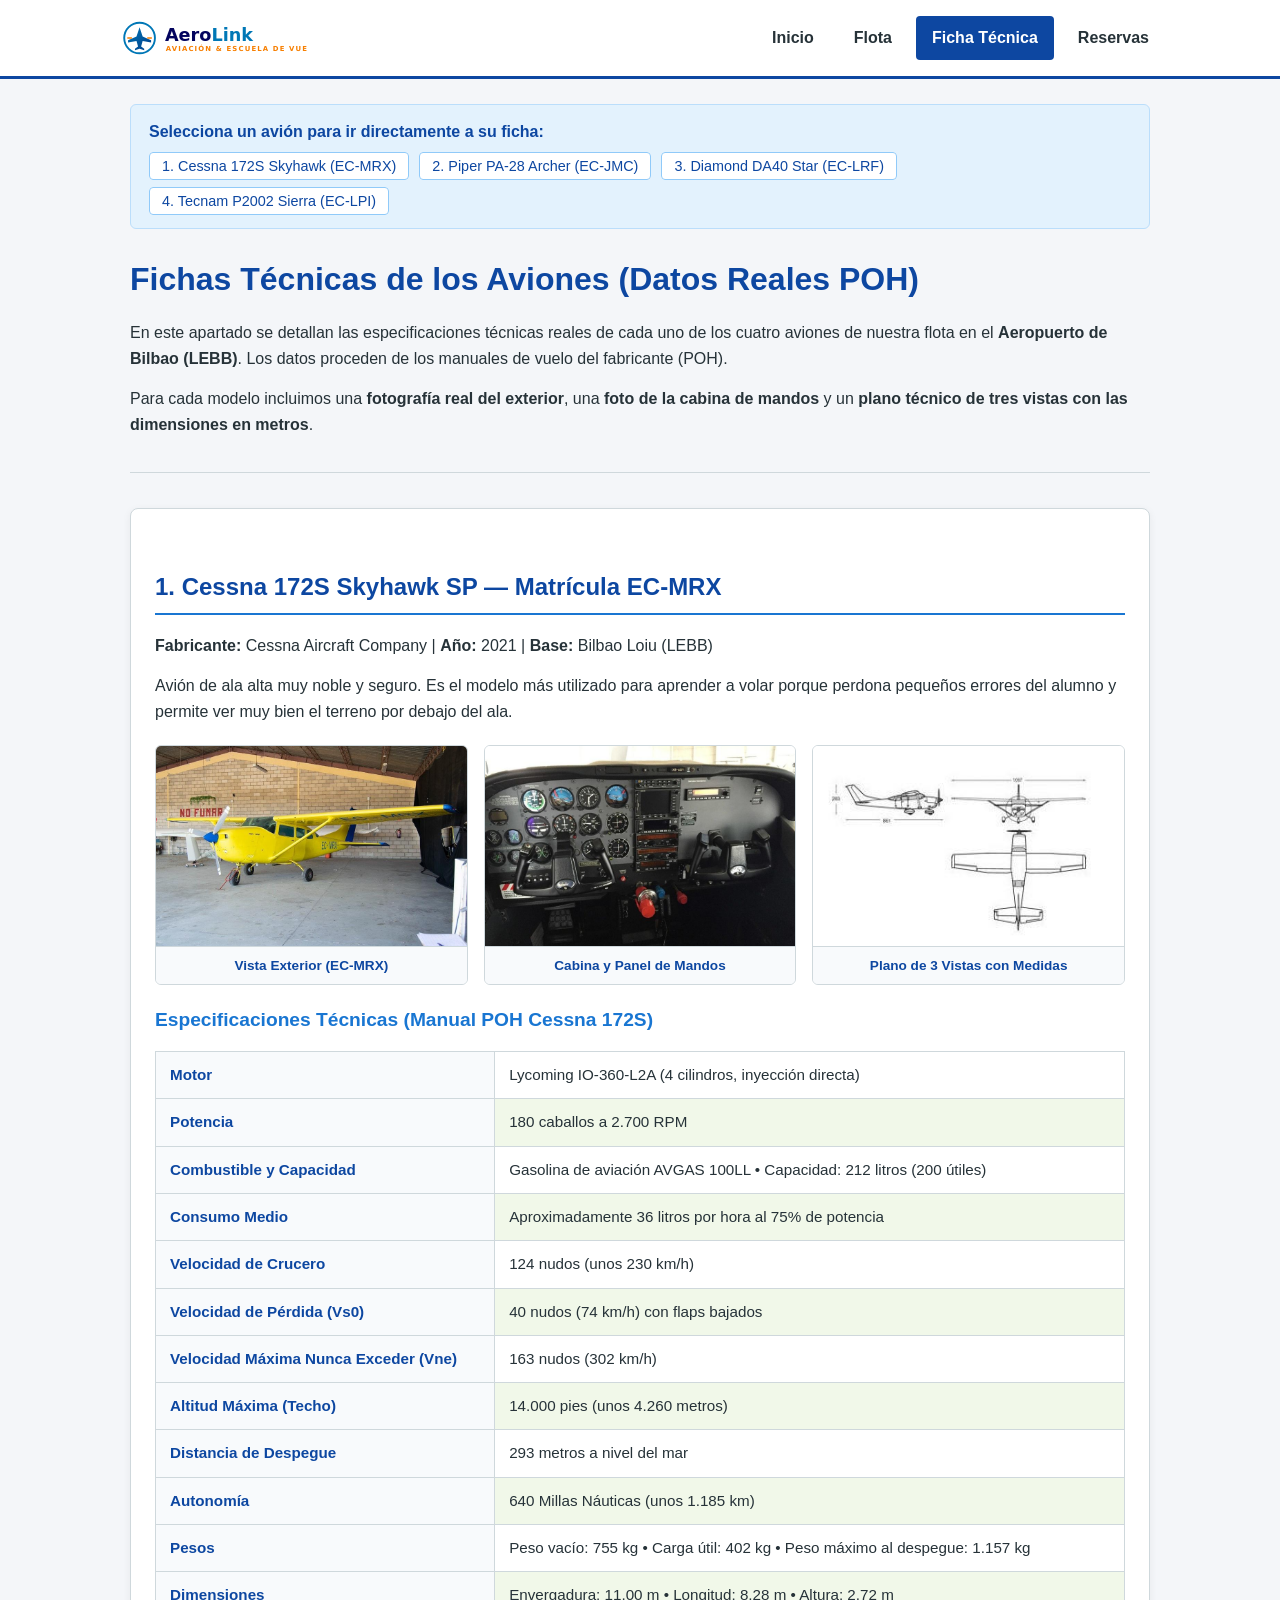
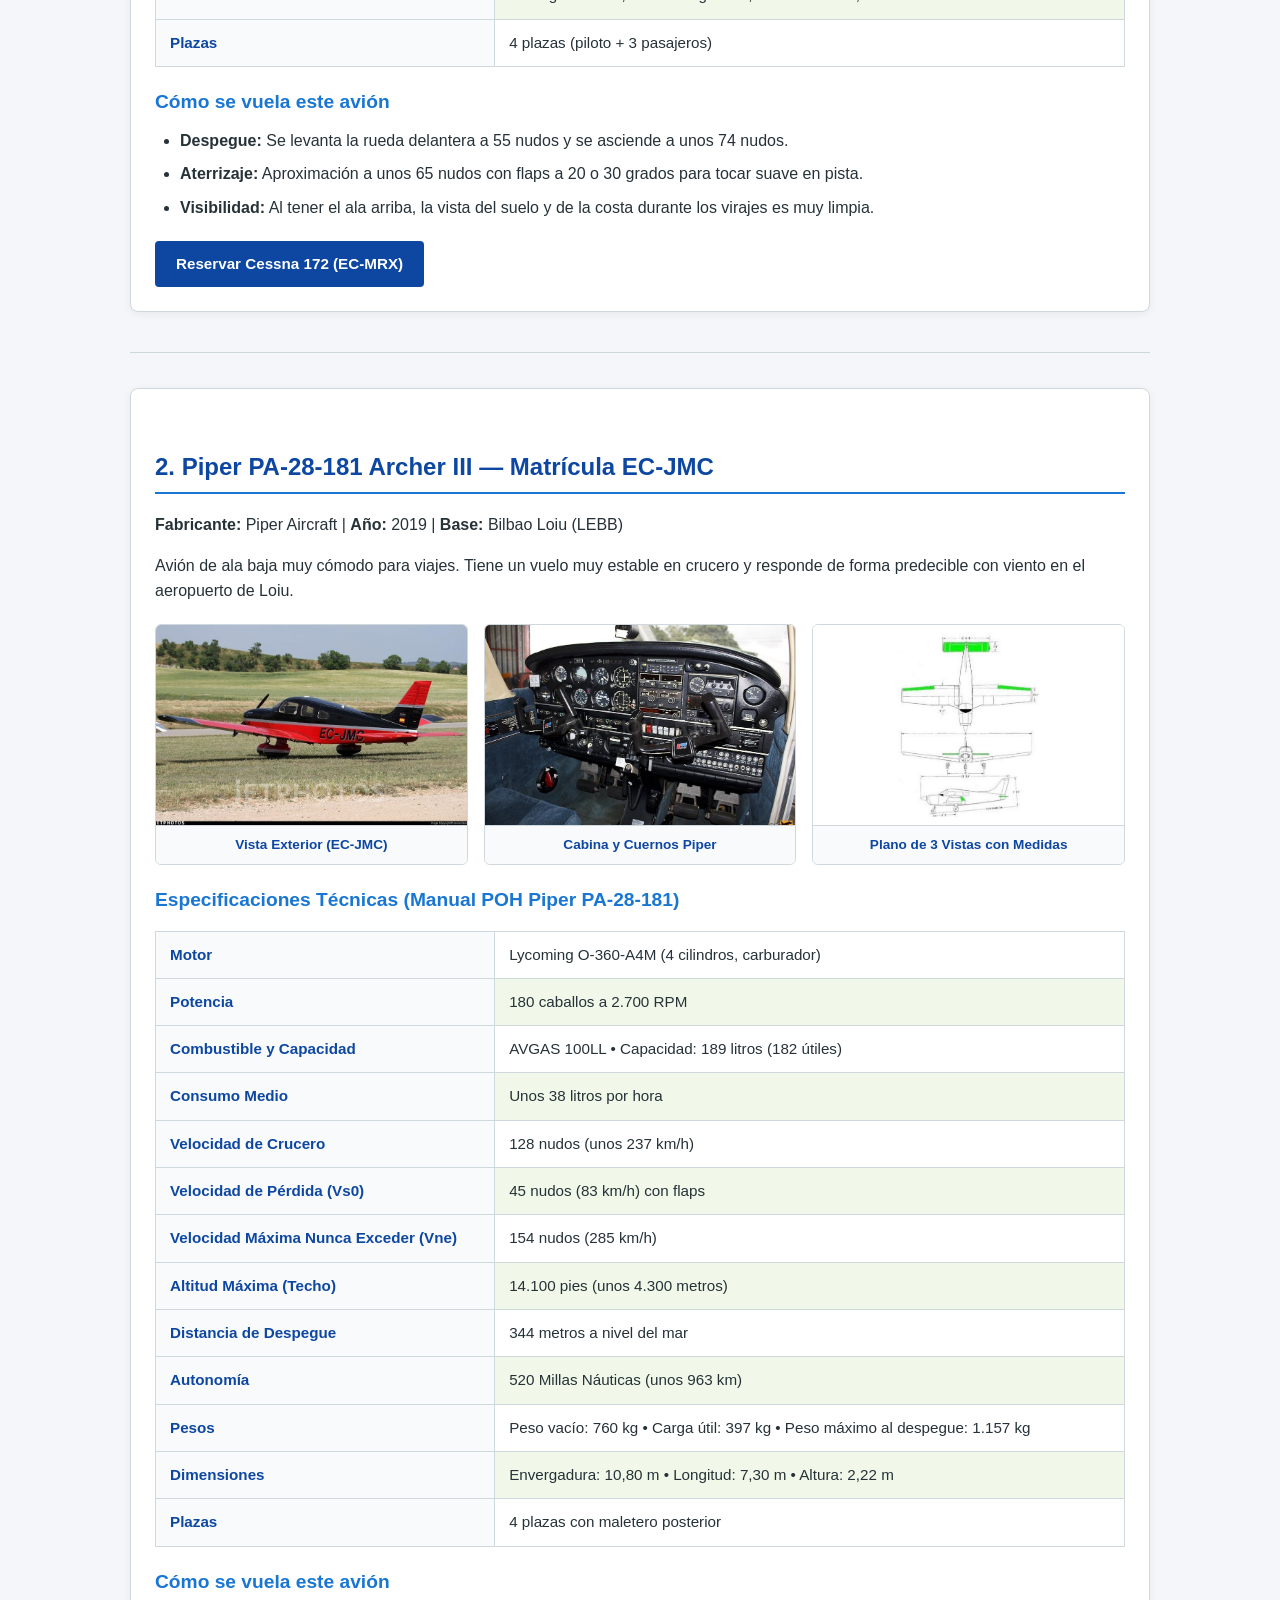
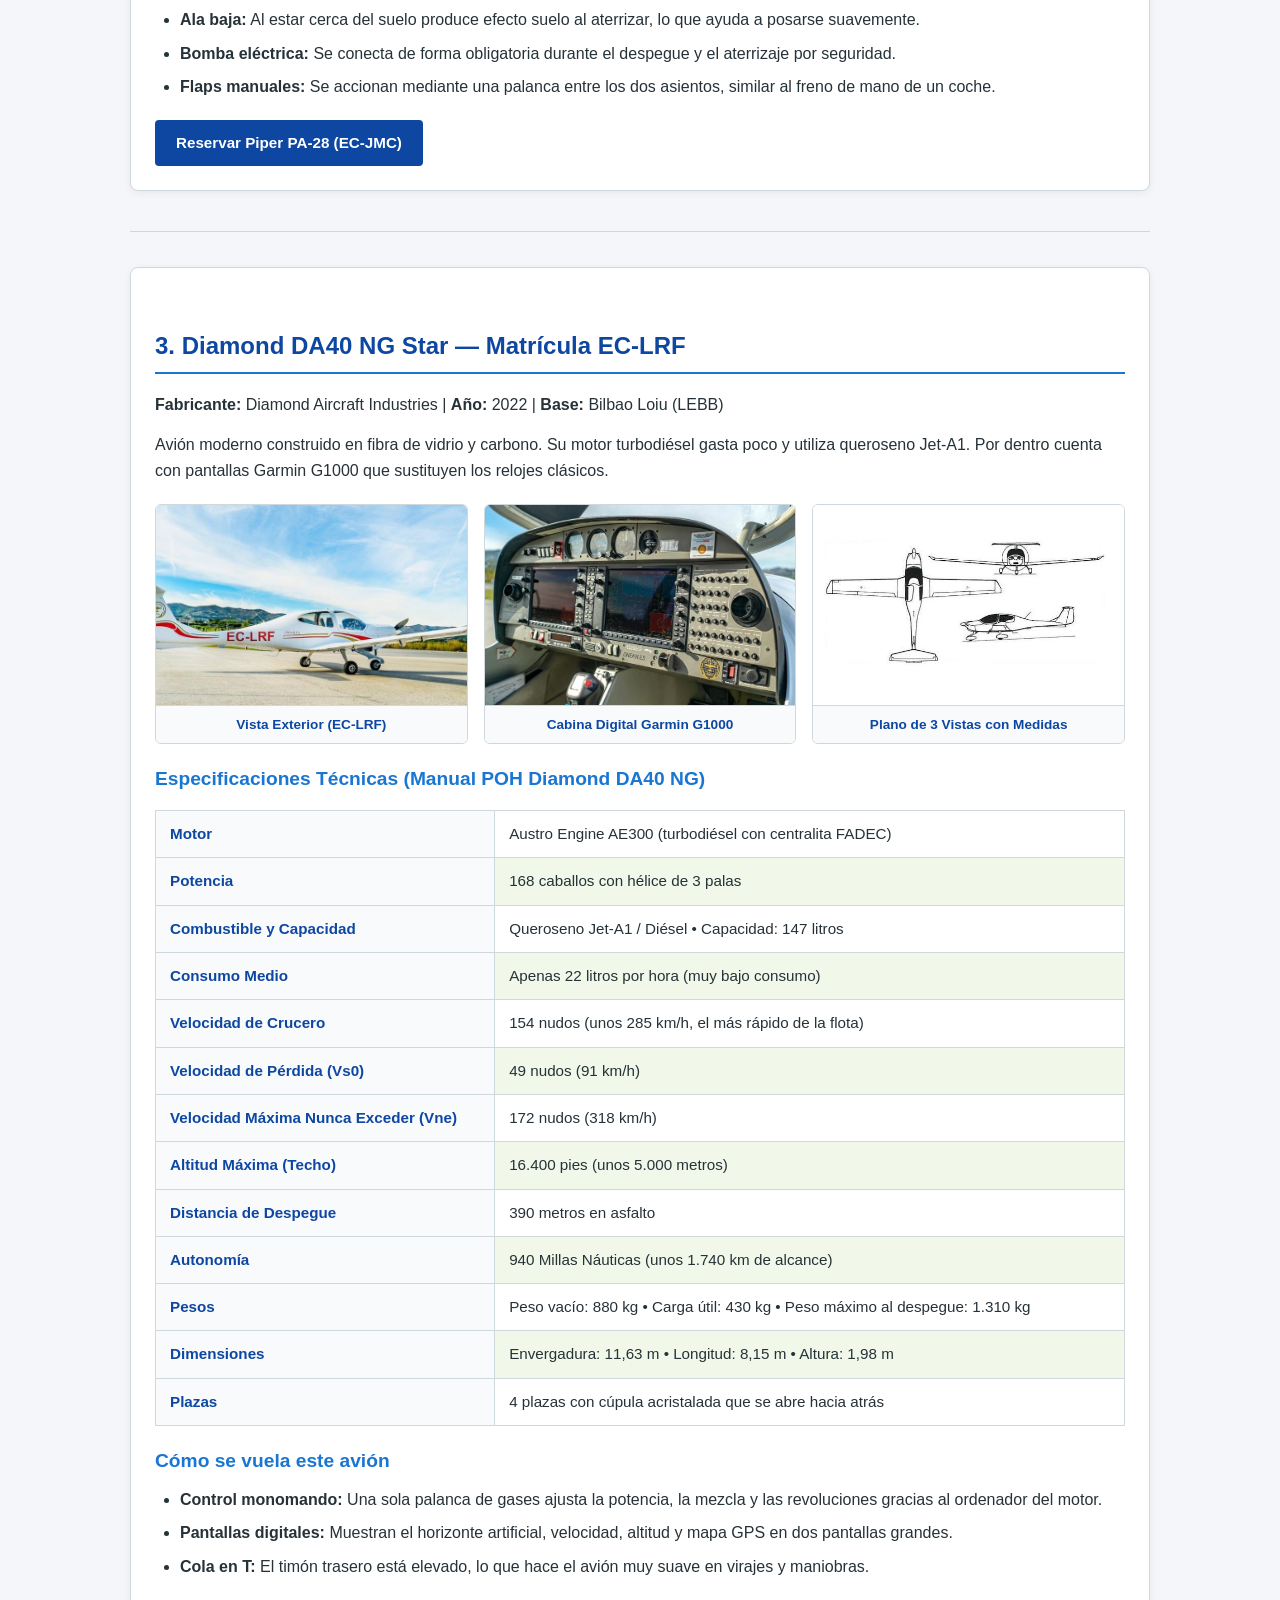
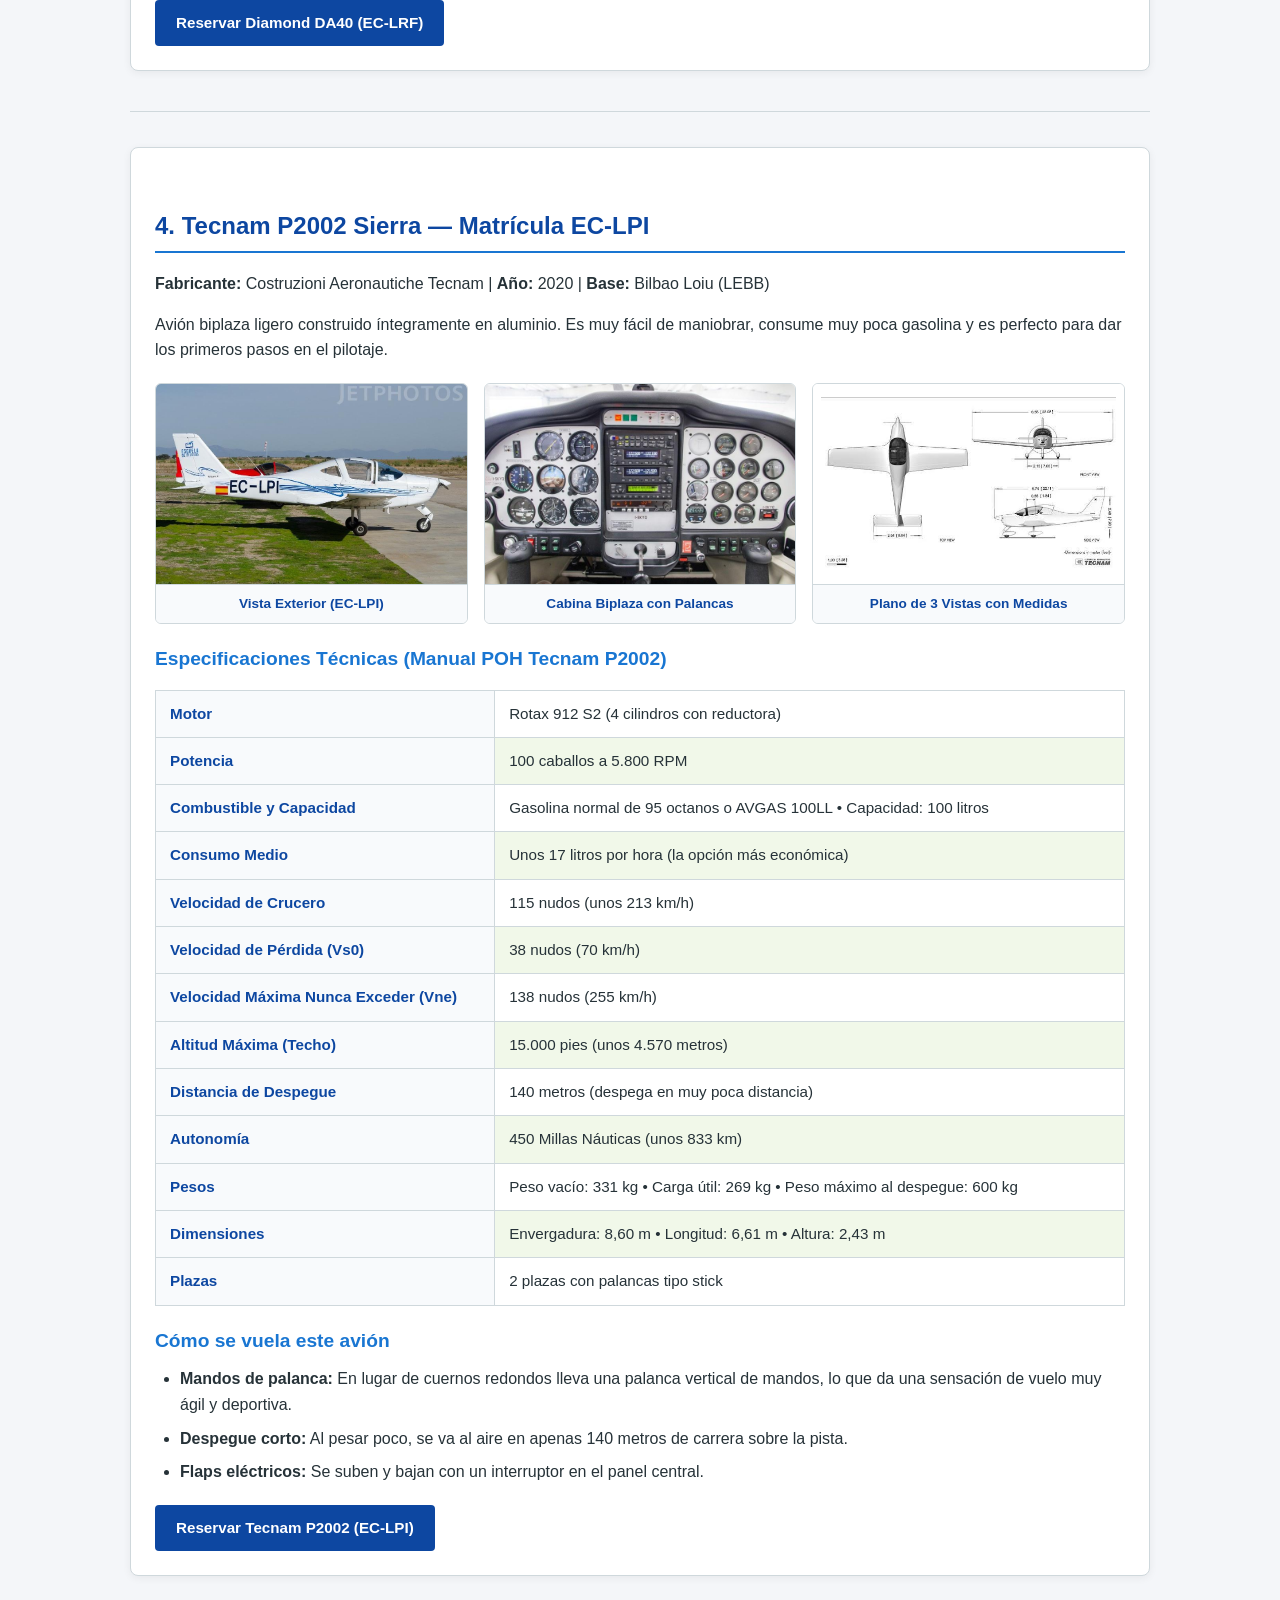
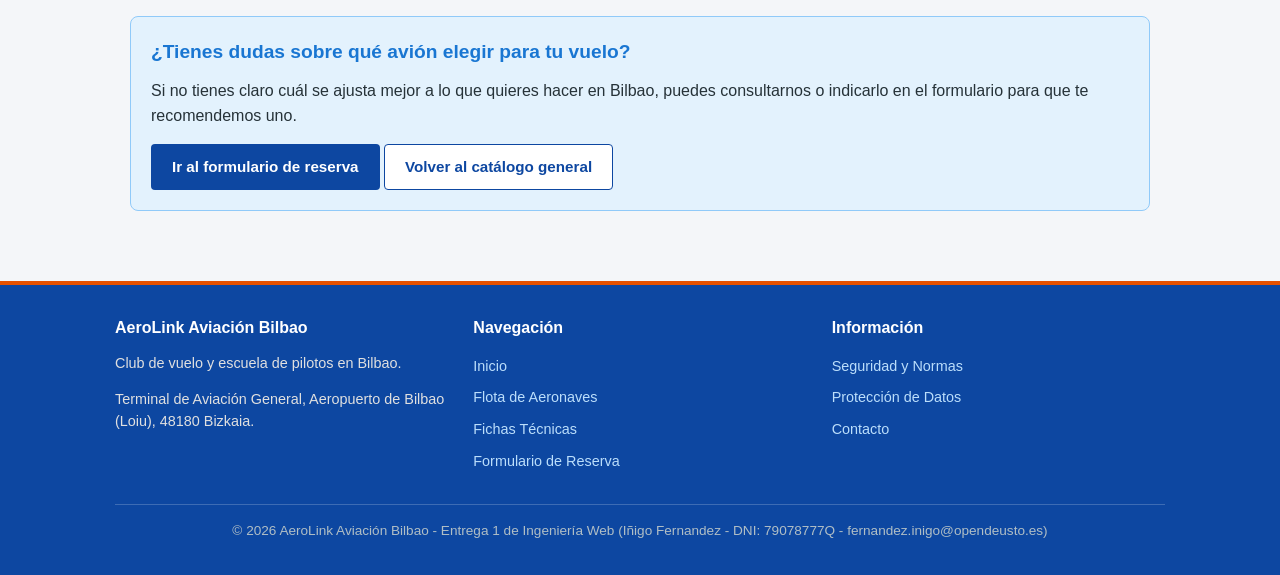
==== commit 82010020: "Optimizar rendimiento: compresion de imagenes, carga diferida (lazy loading) y cache en Vercel" ====
--- a/detalle.html
+++ b/detalle.html
@@ -63,15 +63,15 @@
 
       <div class="galeria-avion">
         <div class="item-galeria">
-          <img src="img/cessna172.jpg" alt="Fotografía real de la Cessna 172S Skyhawk matrícula EC-MRX en el hangar de Bilbao" width="400" height="200">
+          <img src="img/cessna172.jpg" alt="Fotografía real de la Cessna 172S Skyhawk matrícula EC-MRX en el hangar de Bilbao" width="400" height="200" loading="lazy" decoding="async">
           <p>Vista Exterior (EC-MRX)</p>
         </div>
         <div class="item-galeria">
-          <img src="img/cessna172_cabina.jpg" alt="Fotografía real de la cabina de mandos e instrumental de la Cessna 172" width="400" height="200">
+          <img src="img/cessna172_cabina.jpg" alt="Fotografía real de la cabina de mandos e instrumental de la Cessna 172" width="400" height="200" loading="lazy" decoding="async">
           <p>Cabina y Panel de Mandos</p>
         </div>
         <div class="item-galeria item-plano">
-          <img src="img/cessna172_plano.jpg" alt="Plano técnico oficial de 3 vistas con cotas y dimensiones de la Cessna 172" width="400" height="200">
+          <img src="img/cessna172_plano.jpg" alt="Plano técnico oficial de 3 vistas con cotas y dimensiones de la Cessna 172" width="400" height="200" loading="lazy" decoding="async">
           <p>Plano de 3 Vistas con Medidas</p>
         </div>
       </div>
@@ -160,15 +160,15 @@
 
       <div class="galeria-avion">
         <div class="item-galeria">
-          <img src="img/piper-pa28.jpg" alt="Fotografía real de la Piper PA-28-181 Archer III matrícula EC-JMC" width="400" height="200">
+          <img src="img/piper-pa28.jpg" alt="Fotografía real de la Piper PA-28-181 Archer III matrícula EC-JMC" width="400" height="200" loading="lazy" decoding="async">
           <p>Vista Exterior (EC-JMC)</p>
         </div>
         <div class="item-galeria">
-          <img src="img/piper_pa28_cabina.jpg" alt="Fotografía real de la cabina de mandos e instrumental de la Piper PA-28" width="400" height="200">
+          <img src="img/piper_pa28_cabina.jpg" alt="Fotografía real de la cabina de mandos e instrumental de la Piper PA-28" width="400" height="200" loading="lazy" decoding="async">
           <p>Cabina y Cuernos Piper</p>
         </div>
         <div class="item-galeria item-plano">
-          <img src="img/piper_pa28_plano.jpg" alt="Plano técnico de 3 vistas oficial de la Piper PA-28 Archer" width="400" height="200">
+          <img src="img/piper_pa28_plano.jpg" alt="Plano técnico de 3 vistas oficial de la Piper PA-28 Archer" width="400" height="200" loading="lazy" decoding="async">
           <p>Plano de 3 Vistas con Medidas</p>
         </div>
       </div>
@@ -257,15 +257,15 @@
 
       <div class="galeria-avion">
         <div class="item-galeria">
-          <img src="img/diamond-da40.jpg" alt="Fotografía real de la Diamond DA40 NG Star matrícula EC-LRF en plataforma" width="400" height="200">
+          <img src="img/diamond-da40.jpg" alt="Fotografía real de la Diamond DA40 NG Star matrícula EC-LRF en plataforma" width="400" height="200" loading="lazy" decoding="async">
           <p>Vista Exterior (EC-LRF)</p>
         </div>
         <div class="item-galeria">
-          <img src="img/diamond_da40_cabina.jpg" alt="Fotografía real de la cabina digital Garmin G1000 de la Diamond DA40 NG" width="400" height="200">
+          <img src="img/diamond_da40_cabina.jpg" alt="Fotografía real de la cabina digital Garmin G1000 de la Diamond DA40 NG" width="400" height="200" loading="lazy" decoding="async">
           <p>Cabina Digital Garmin G1000</p>
         </div>
         <div class="item-galeria item-plano">
-          <img src="img/diamond_da40_plano.jpg" alt="Plano técnico oficial de 3 vistas con cotas y dimensiones de la Diamond DA40 NG" width="400" height="200">
+          <img src="img/diamond_da40_plano.jpg" alt="Plano técnico oficial de 3 vistas con cotas y dimensiones de la Diamond DA40 NG" width="400" height="200" loading="lazy" decoding="async">
           <p>Plano de 3 Vistas con Medidas</p>
         </div>
       </div>
@@ -354,15 +354,15 @@
 
       <div class="galeria-avion">
         <div class="item-galeria">
-          <img src="img/tecnam_p2002.jpg" alt="Fotografía real de la Tecnam P2002 Sierra matrícula EC-LPI en plataforma" width="400" height="200">
+          <img src="img/tecnam_p2002.jpg" alt="Fotografía real de la Tecnam P2002 Sierra matrícula EC-LPI en plataforma" width="400" height="200" loading="lazy" decoding="async">
           <p>Vista Exterior (EC-LPI)</p>
         </div>
         <div class="item-galeria">
-          <img src="img/tecnam_p2002_cabina.jpg" alt="Fotografía real de la cabina y puesto de mando de la Tecnam P2002 Sierra" width="400" height="200">
+          <img src="img/tecnam_p2002_cabina.jpg" alt="Fotografía real de la cabina y puesto de mando de la Tecnam P2002 Sierra" width="400" height="200" loading="lazy" decoding="async">
           <p>Cabina Biplaza con Palancas</p>
         </div>
         <div class="item-galeria item-plano">
-          <img src="img/tecnam_p2002_plano.jpg" alt="Plano técnico oficial de 3 vistas con cotas y dimensiones de la Tecnam P2002 Sierra" width="400" height="200">
+          <img src="img/tecnam_p2002_plano.jpg" alt="Plano técnico oficial de 3 vistas con cotas y dimensiones de la Tecnam P2002 Sierra" width="400" height="200" loading="lazy" decoding="async">
           <p>Plano de 3 Vistas con Medidas</p>
         </div>
       </div>
@@ -483,5 +483,9 @@
     </div>
   </footer>
 
+  <script>
+    window.va = window.va || function () { (window.vaq = window.vaq || []).push(arguments); };
+  </script>
+  <script defer src="/_vercel/insights/script.js"></script>
 </body>
 </html>
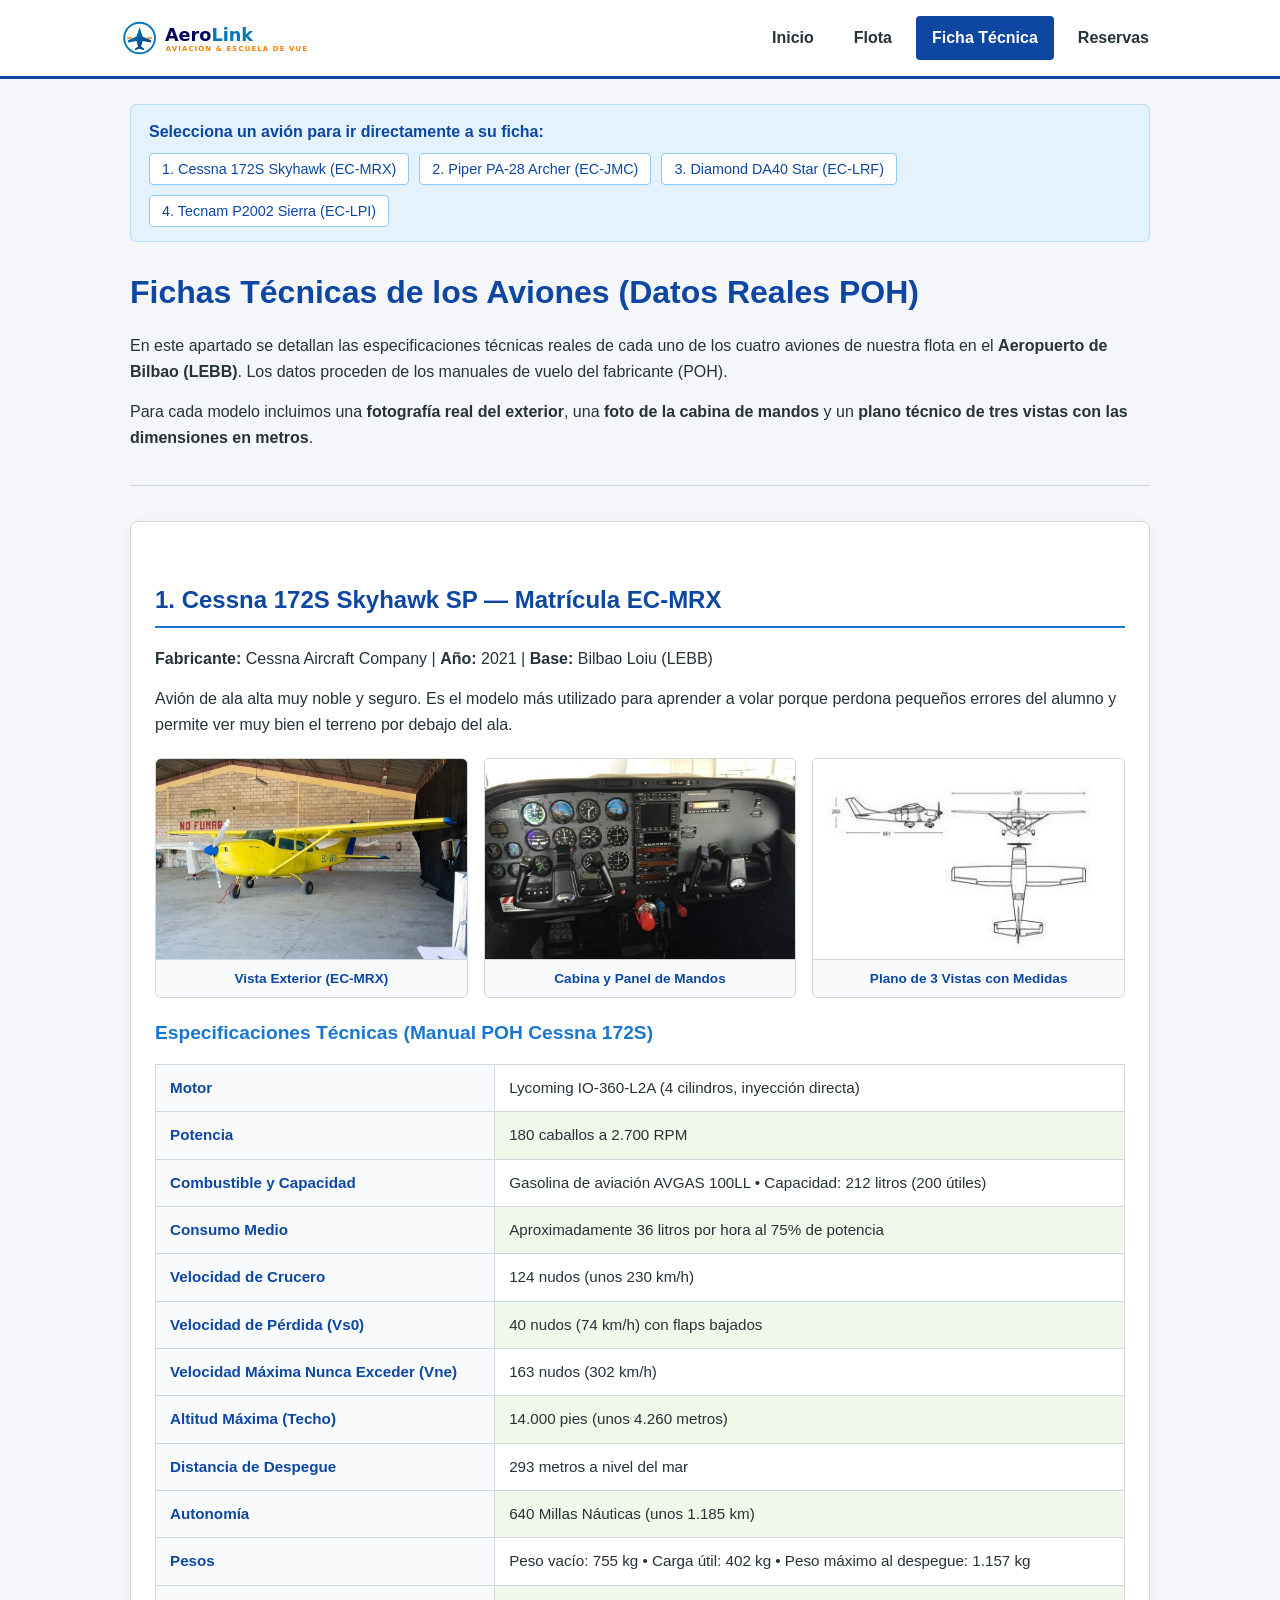
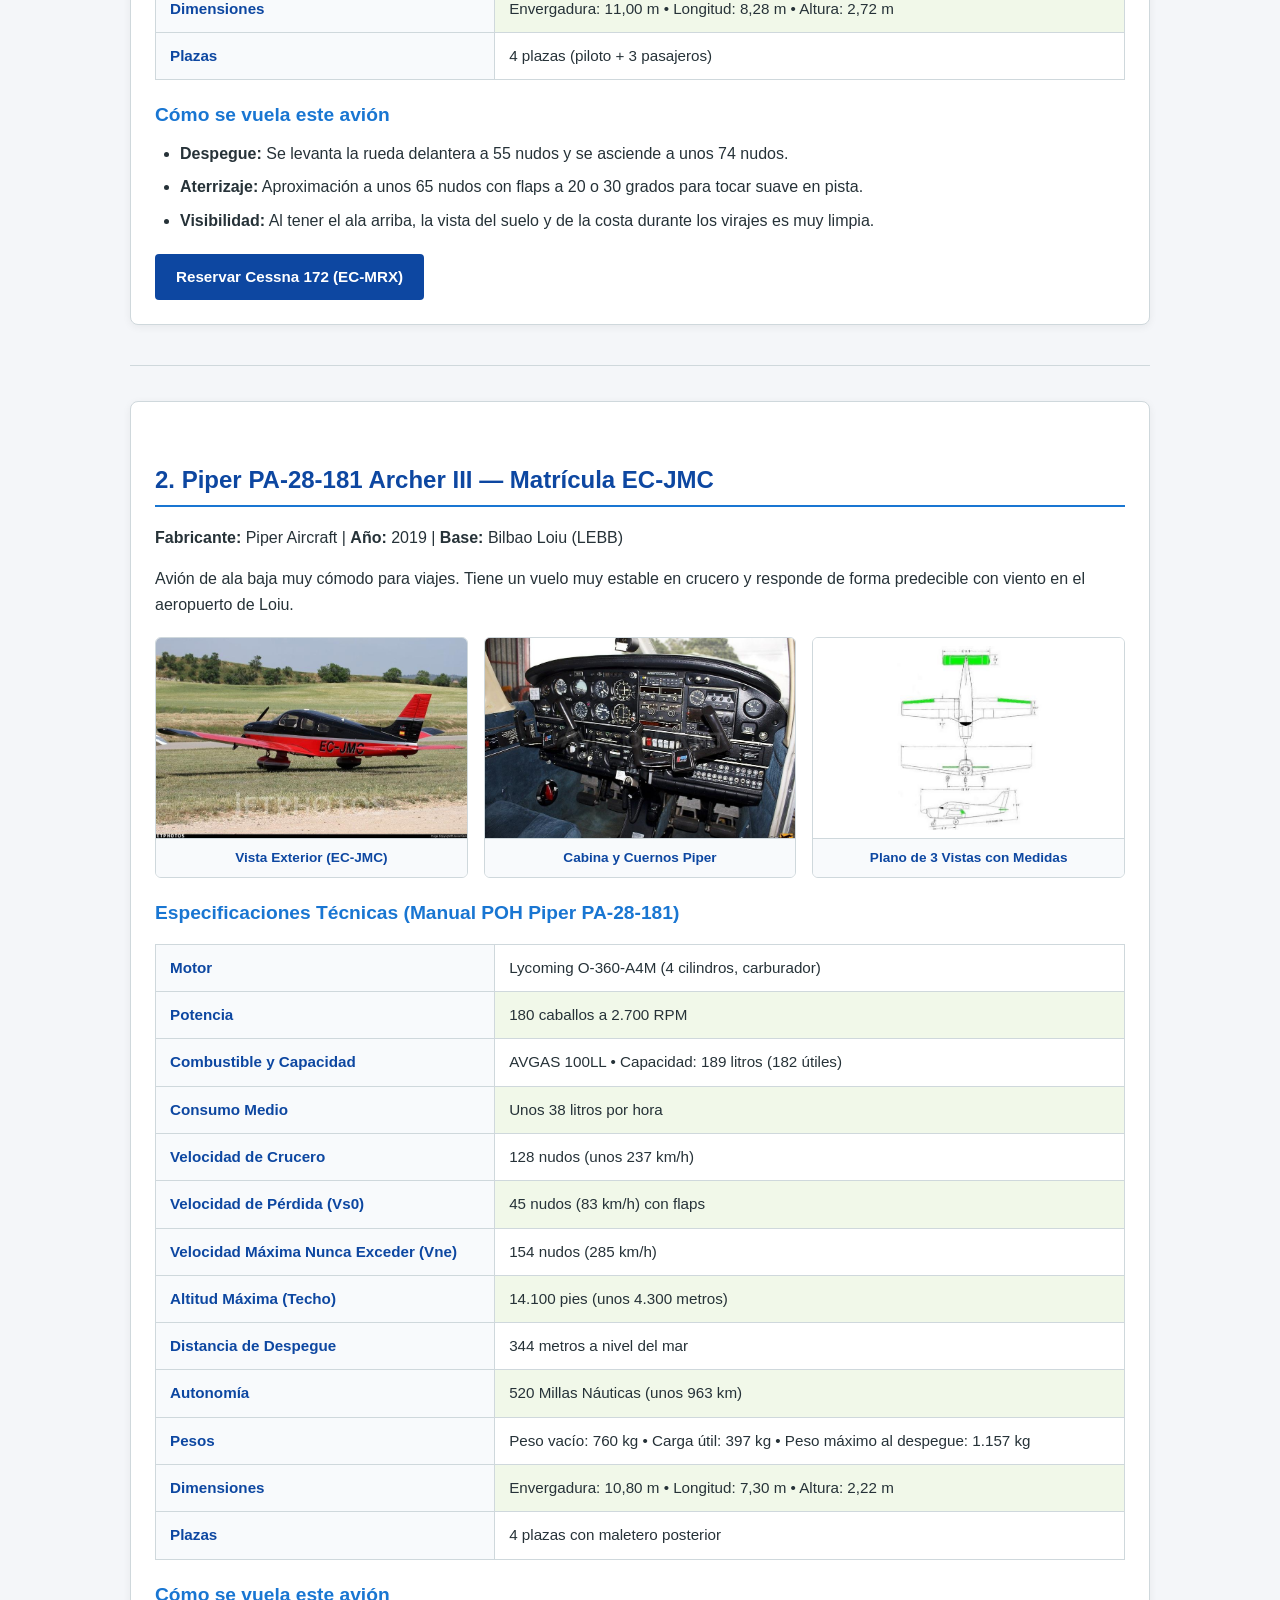
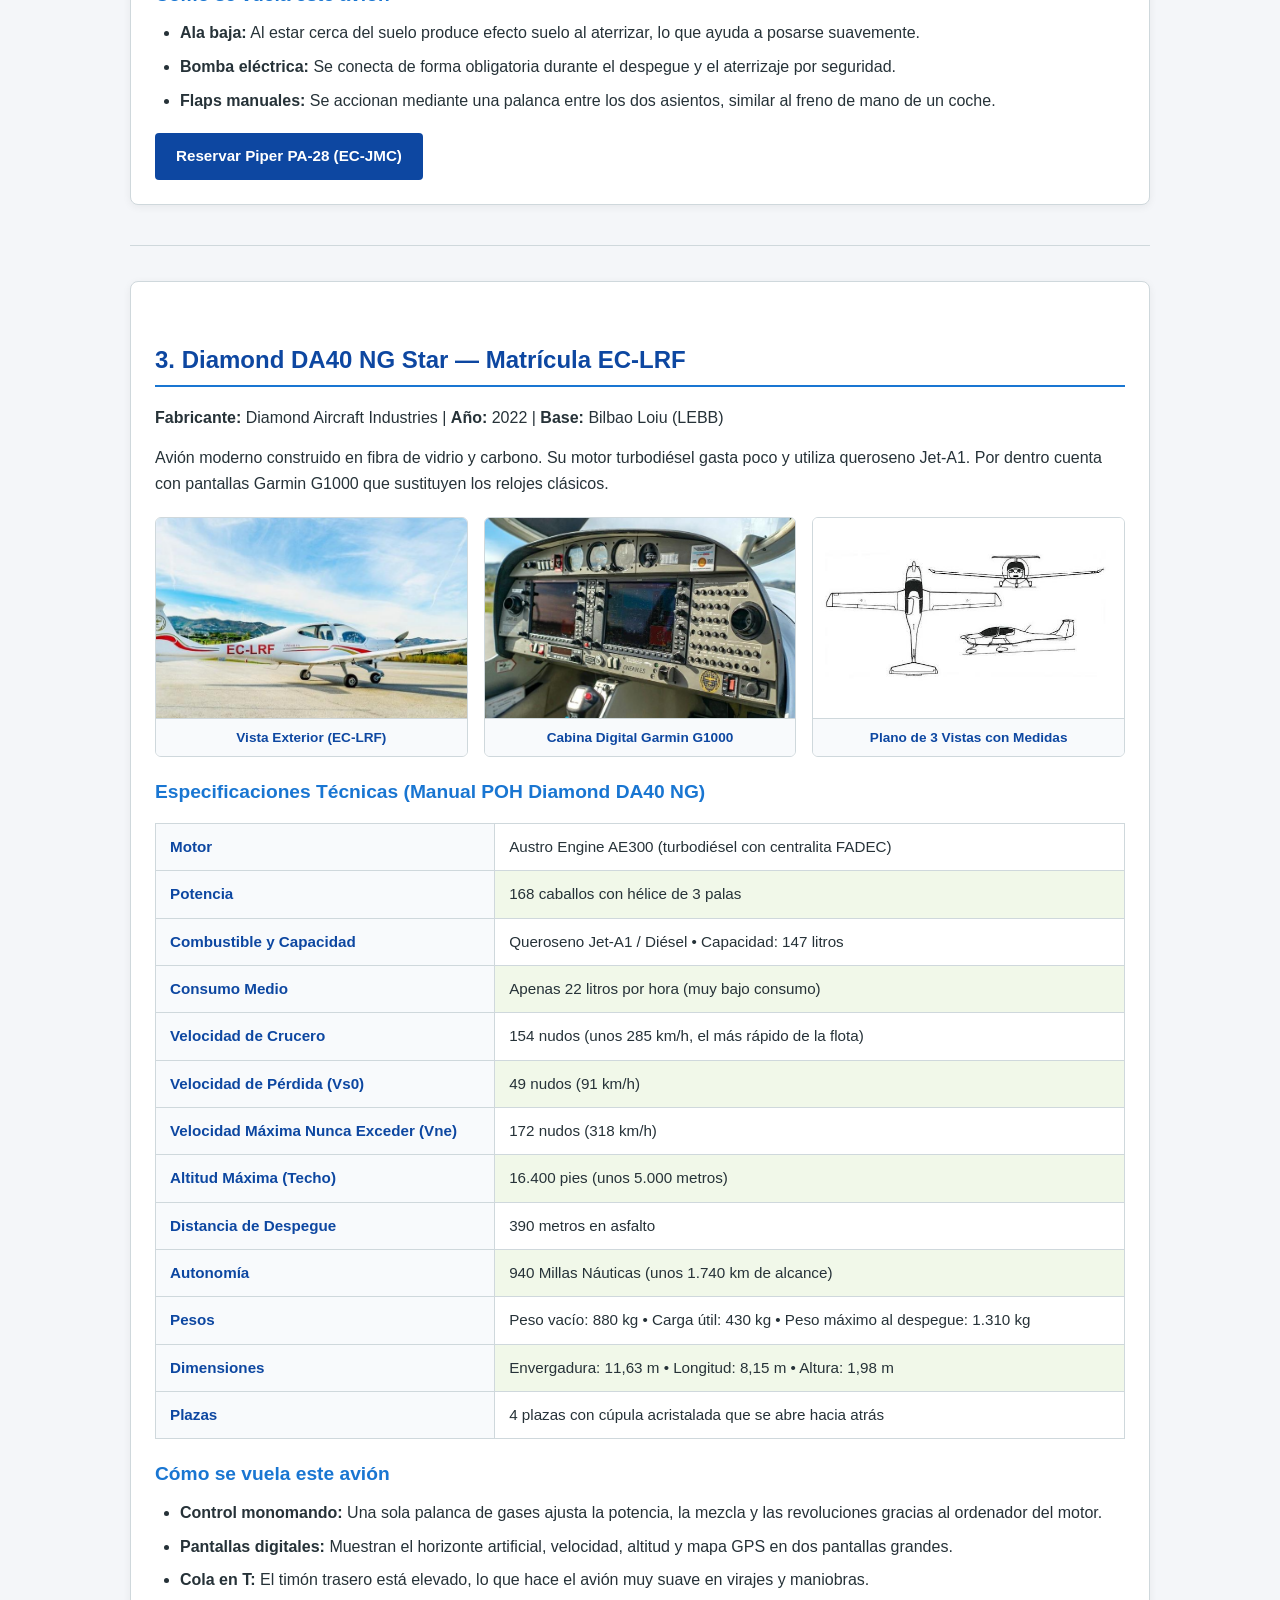
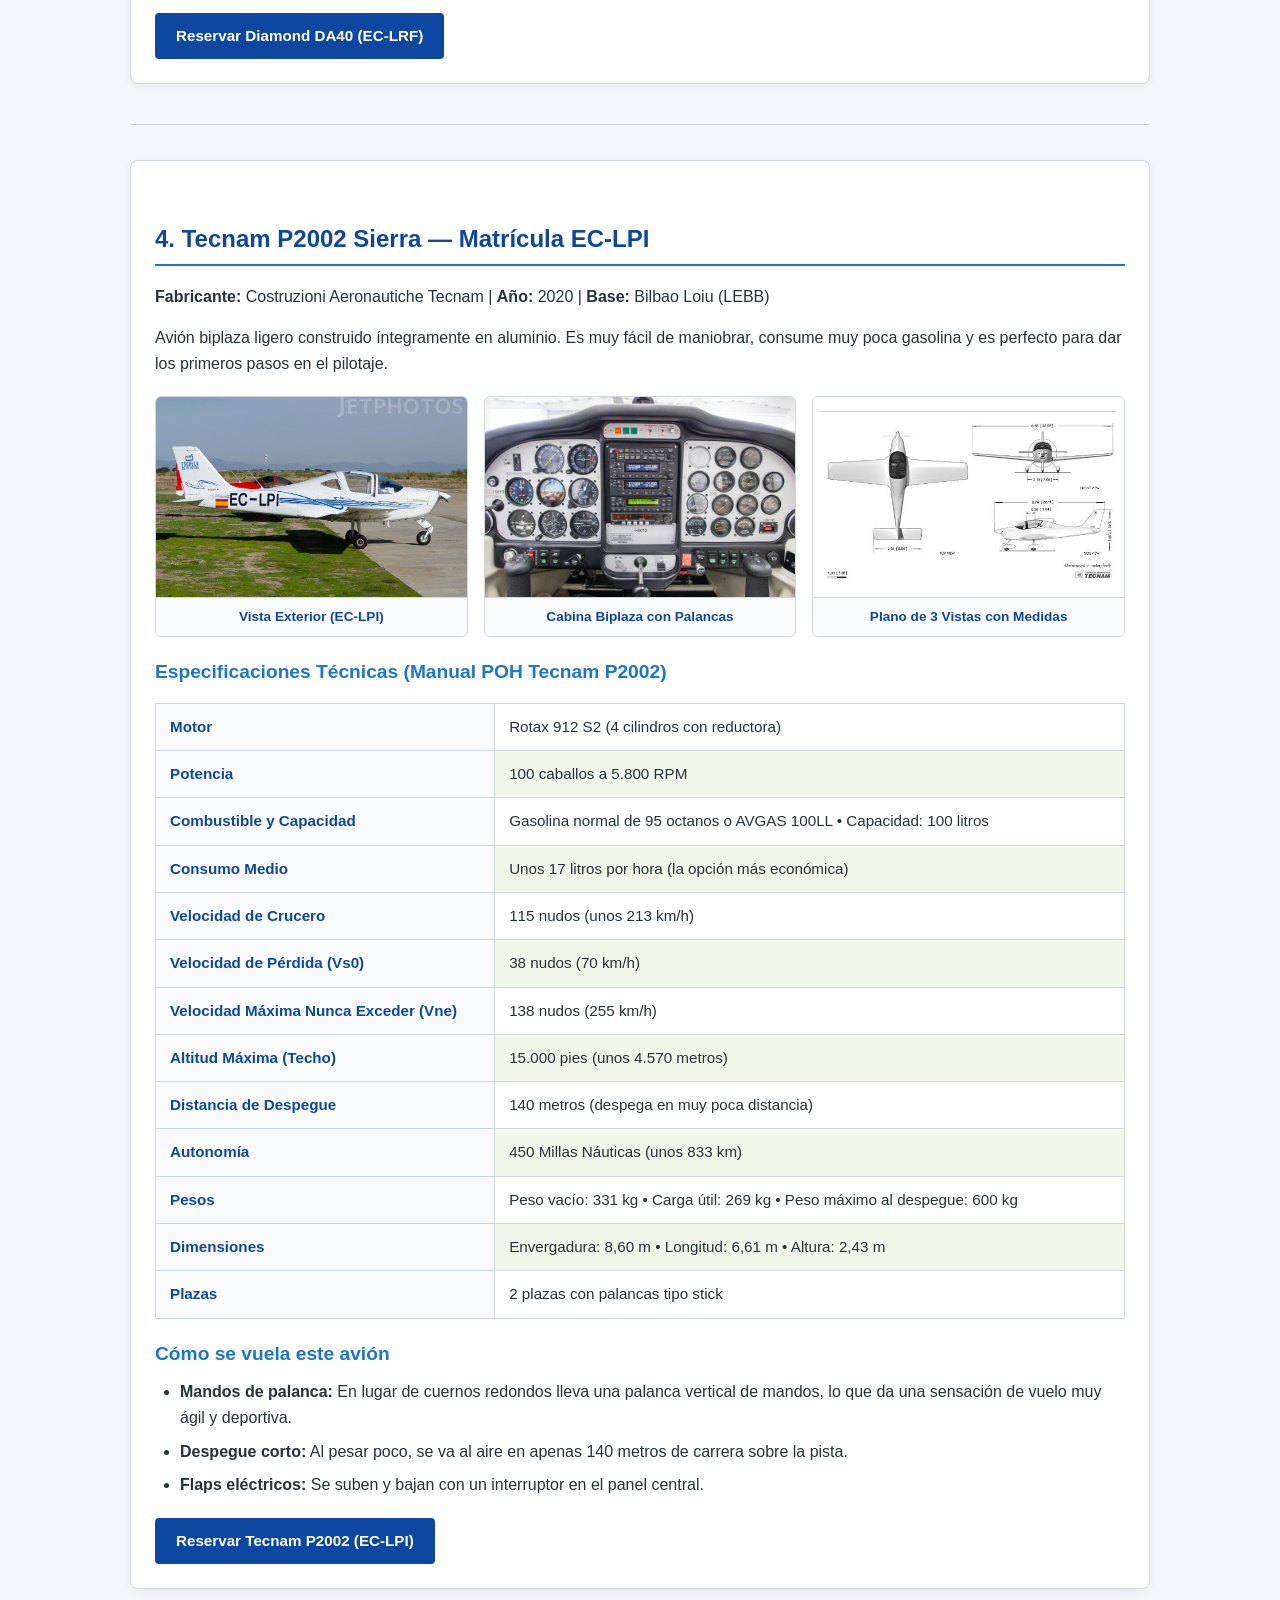
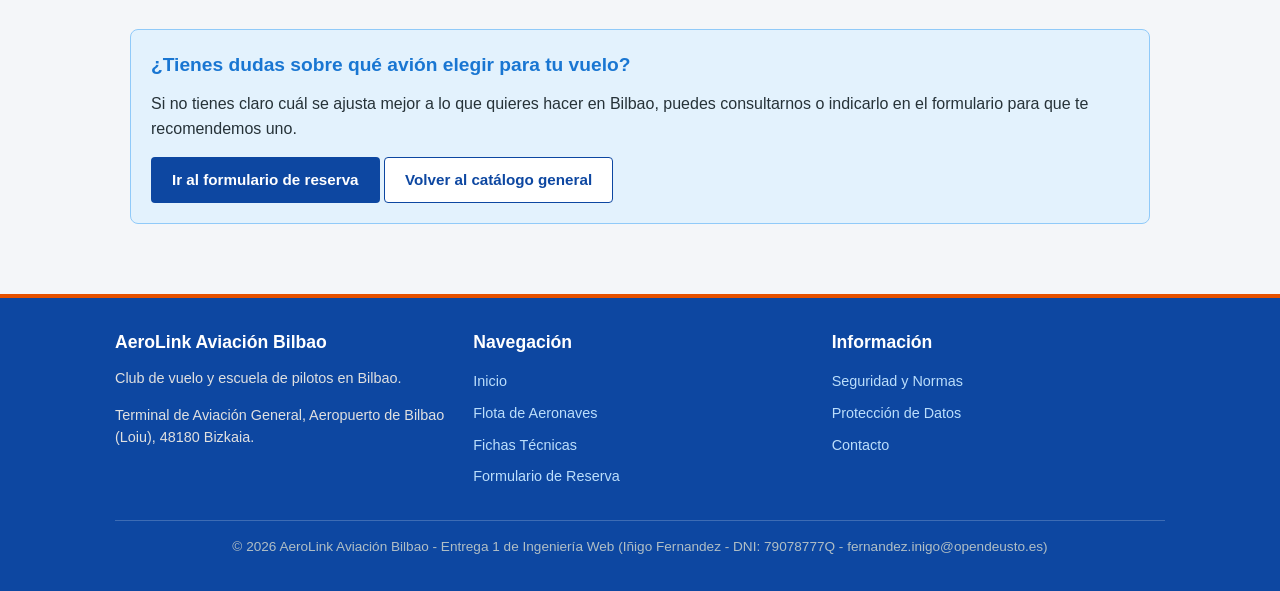
==== commit e4482a1f: "Corregir accesibilidad: contraste WCAG 2 AA, jerarquia de encabezados y tamano tactil" ====
--- a/detalle.html
+++ b/detalle.html
@@ -453,13 +453,13 @@
   <footer id="pie-principal">
     <div class="contenedor-pie">
       <div class="seccion-pie">
-        <h4>AeroLink Aviación Bilbao</h4>
+        <h3>AeroLink Aviación Bilbao</h3>
         <p>Club de vuelo y escuela de pilotos en Bilbao.</p>
         <p>Terminal de Aviación General, Aeropuerto de Bilbao (Loiu), 48180 Bizkaia.</p>
       </div>
 
       <div class="seccion-pie">
-        <h4>Navegación</h4>
+        <h3>Navegación</h3>
         <ul>
           <li><a href="index.html">Inicio</a></li>
           <li><a href="flota.html">Flota de Aeronaves</a></li>
@@ -469,7 +469,7 @@
       </div>
 
       <div class="seccion-pie">
-        <h4>Información</h4>
+        <h3>Información</h3>
         <ul>
           <li><a href="index.html#servicios">Seguridad y Normas</a></li>
           <li><a href="formulario.html#aviso-legal">Protección de Datos</a></li>
--- a/css/styles.css
+++ b/css/styles.css
@@ -66,6 +66,15 @@
   color: var(--color-destacado);
 }
 
+p a {
+  display: inline-block;
+  min-height: 24px;
+  line-height: 1.5;
+  padding: 2px 6px;
+  margin: 2px 0;
+  border-radius: 3px;
+}
+
 img {
   max-width: 100%;
   height: auto;
@@ -180,6 +189,9 @@
 }
 
 nav.indice-pagina ul li a {
+  display: inline-block;
+  min-height: 24px;
+  line-height: 1.4;
   background-color: var(--color-blanco);
   border: 1px solid #90caf9;
   padding: 5px 12px;
@@ -563,8 +575,8 @@
 }
 
 .nota-campo {
-  font-size: 0.8rem;
-  color: #78909c;
+  font-size: 0.82rem;
+  color: #37474f;
   display: block;
   margin-top: 3px;
 }
@@ -639,8 +651,10 @@
   flex: 1 1 250px;
 }
 
+.seccion-pie h3,
 .seccion-pie h4 {
   color: var(--color-blanco);
+  font-size: 1.1rem;
   margin-bottom: 12px;
 }
 
@@ -658,6 +672,10 @@
 }
 
 .seccion-pie ul li a {
+  display: inline-block;
+  min-height: 24px;
+  line-height: 1.4;
+  padding: 2px 0;
   color: #bbdefb;
   text-decoration: none;
   font-size: 0.9rem;
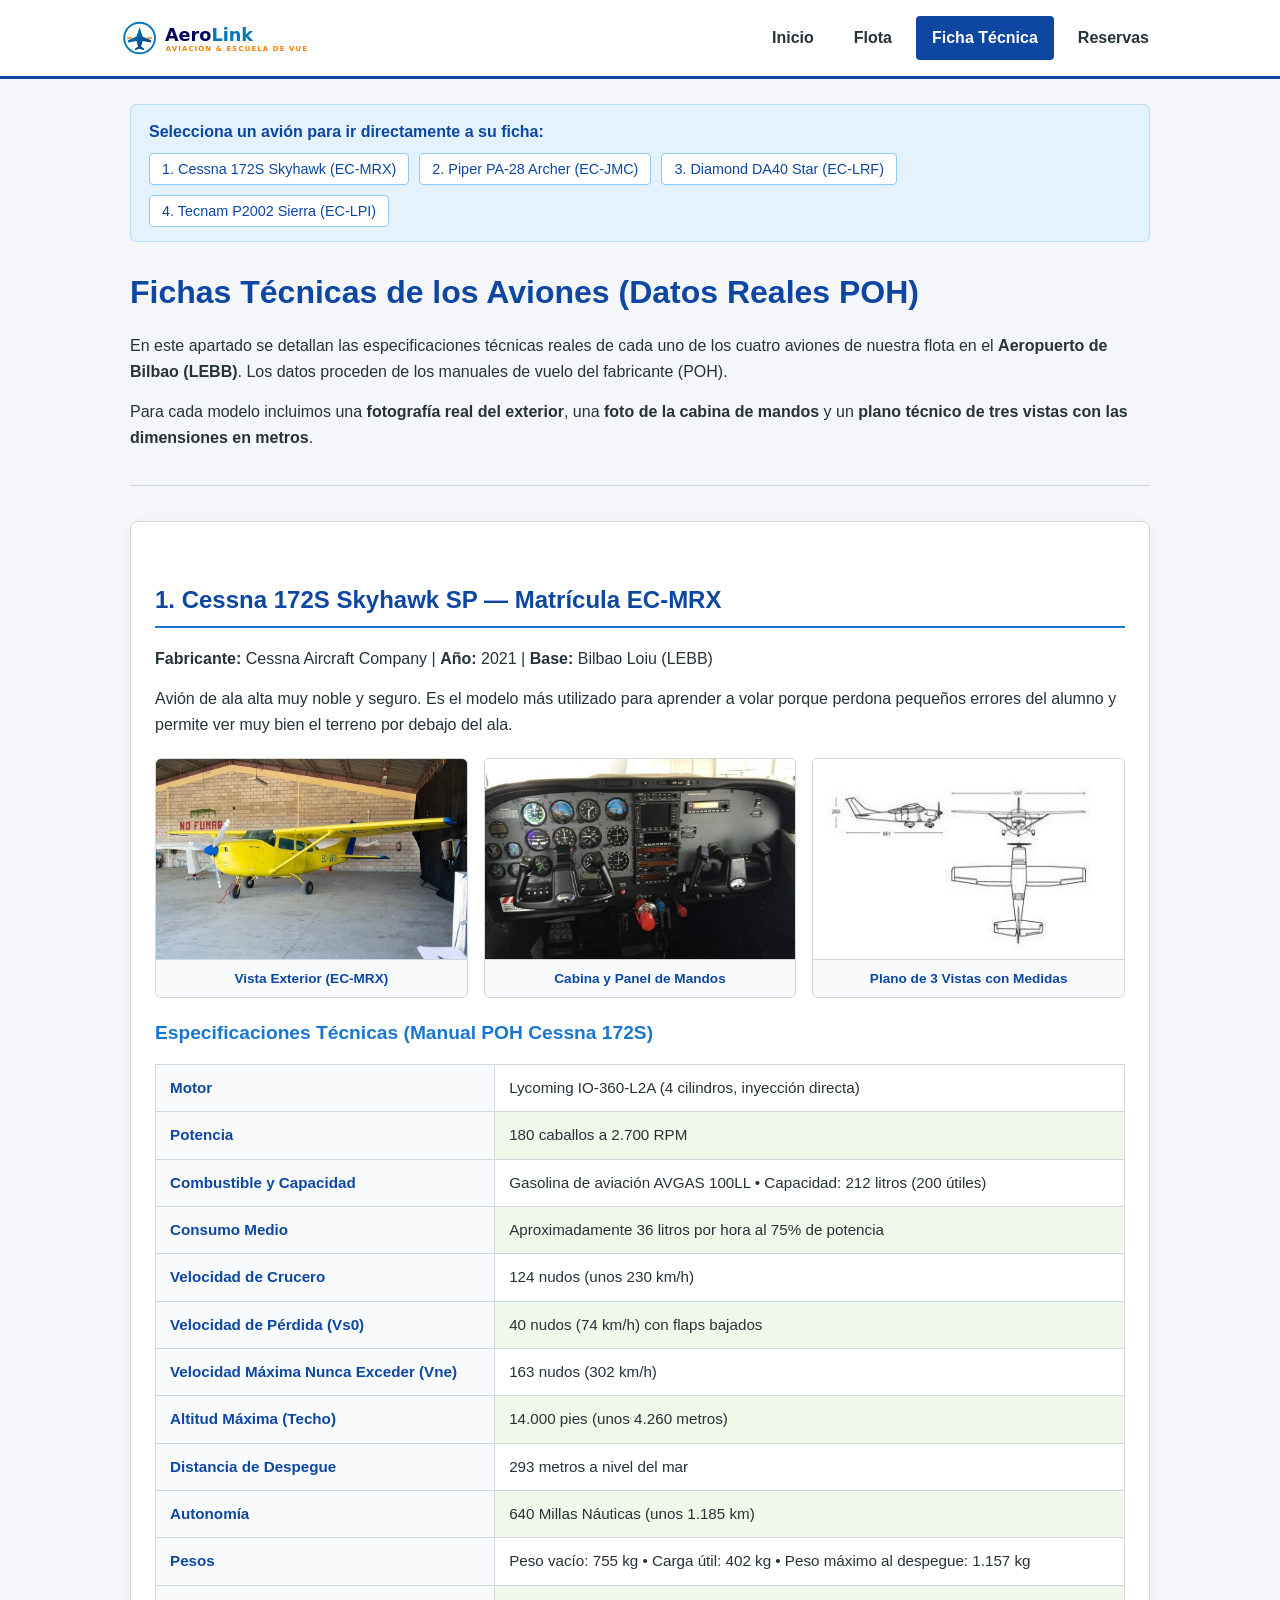
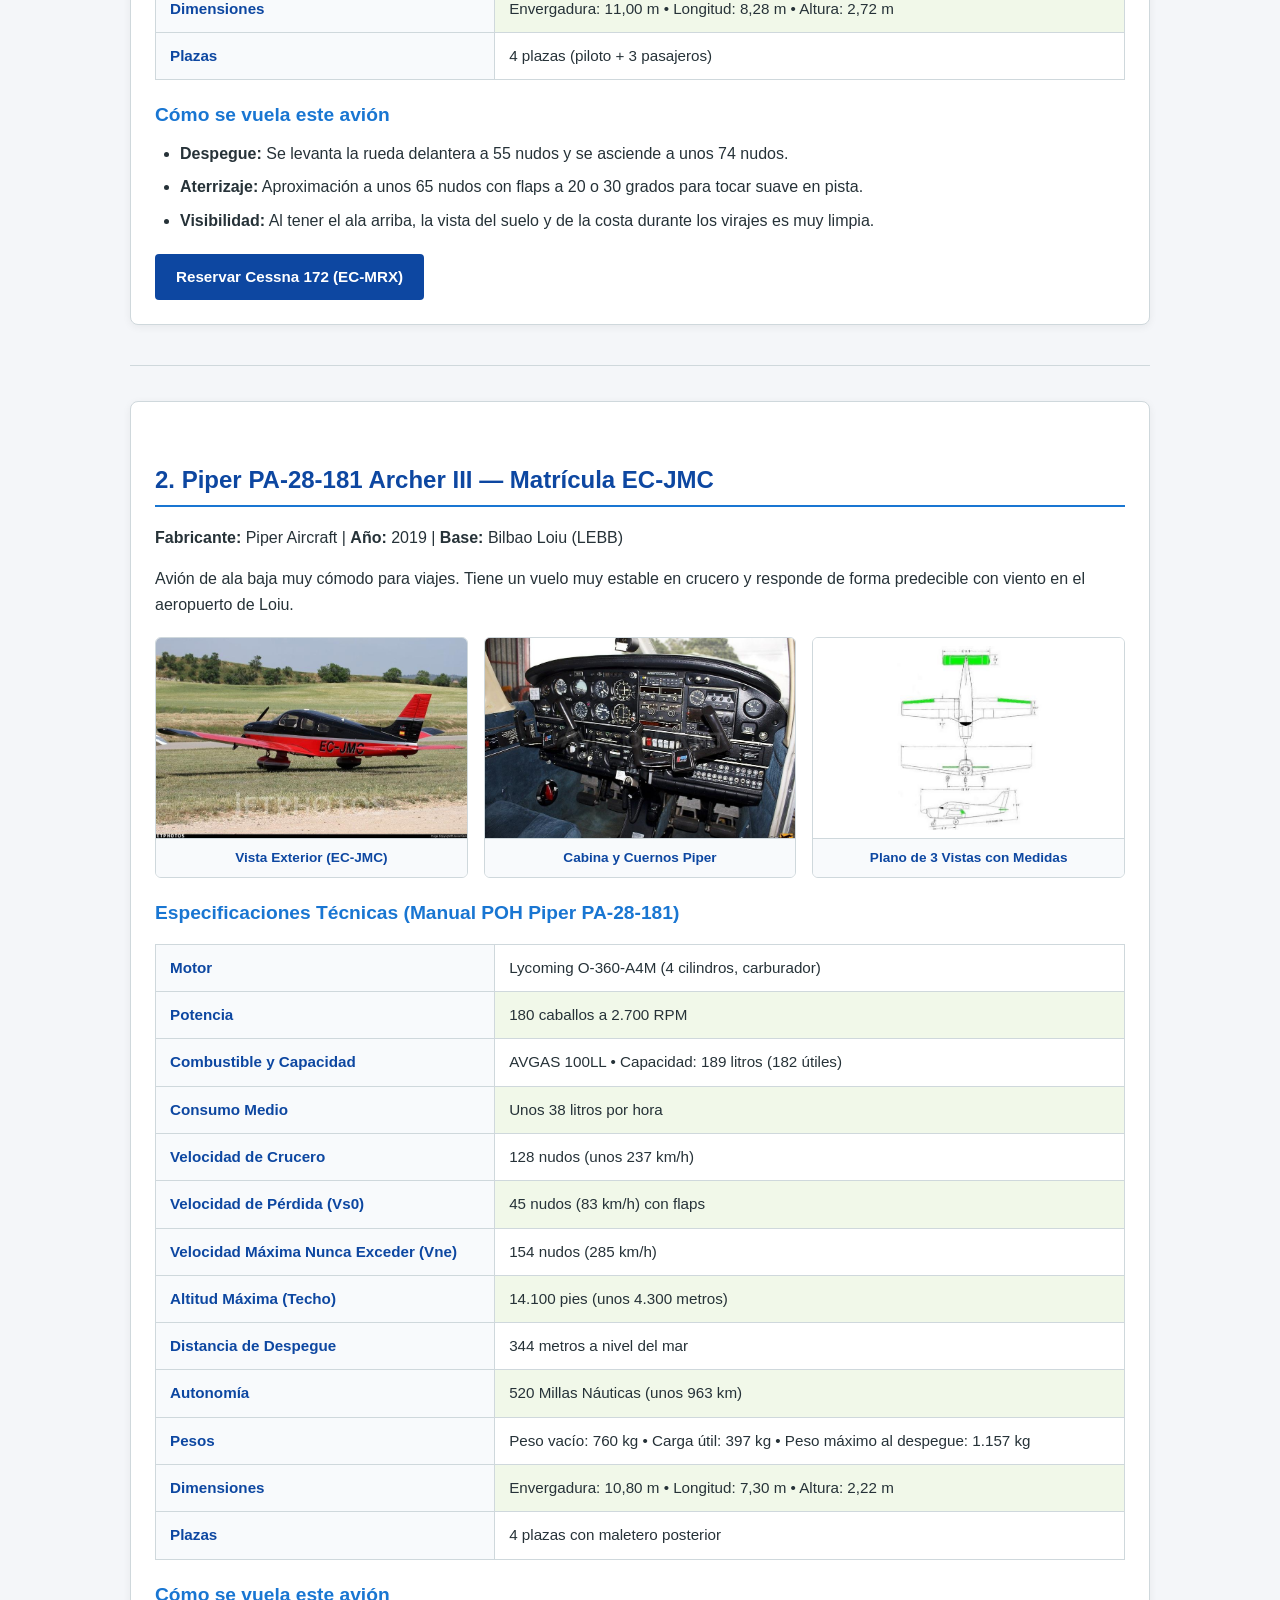
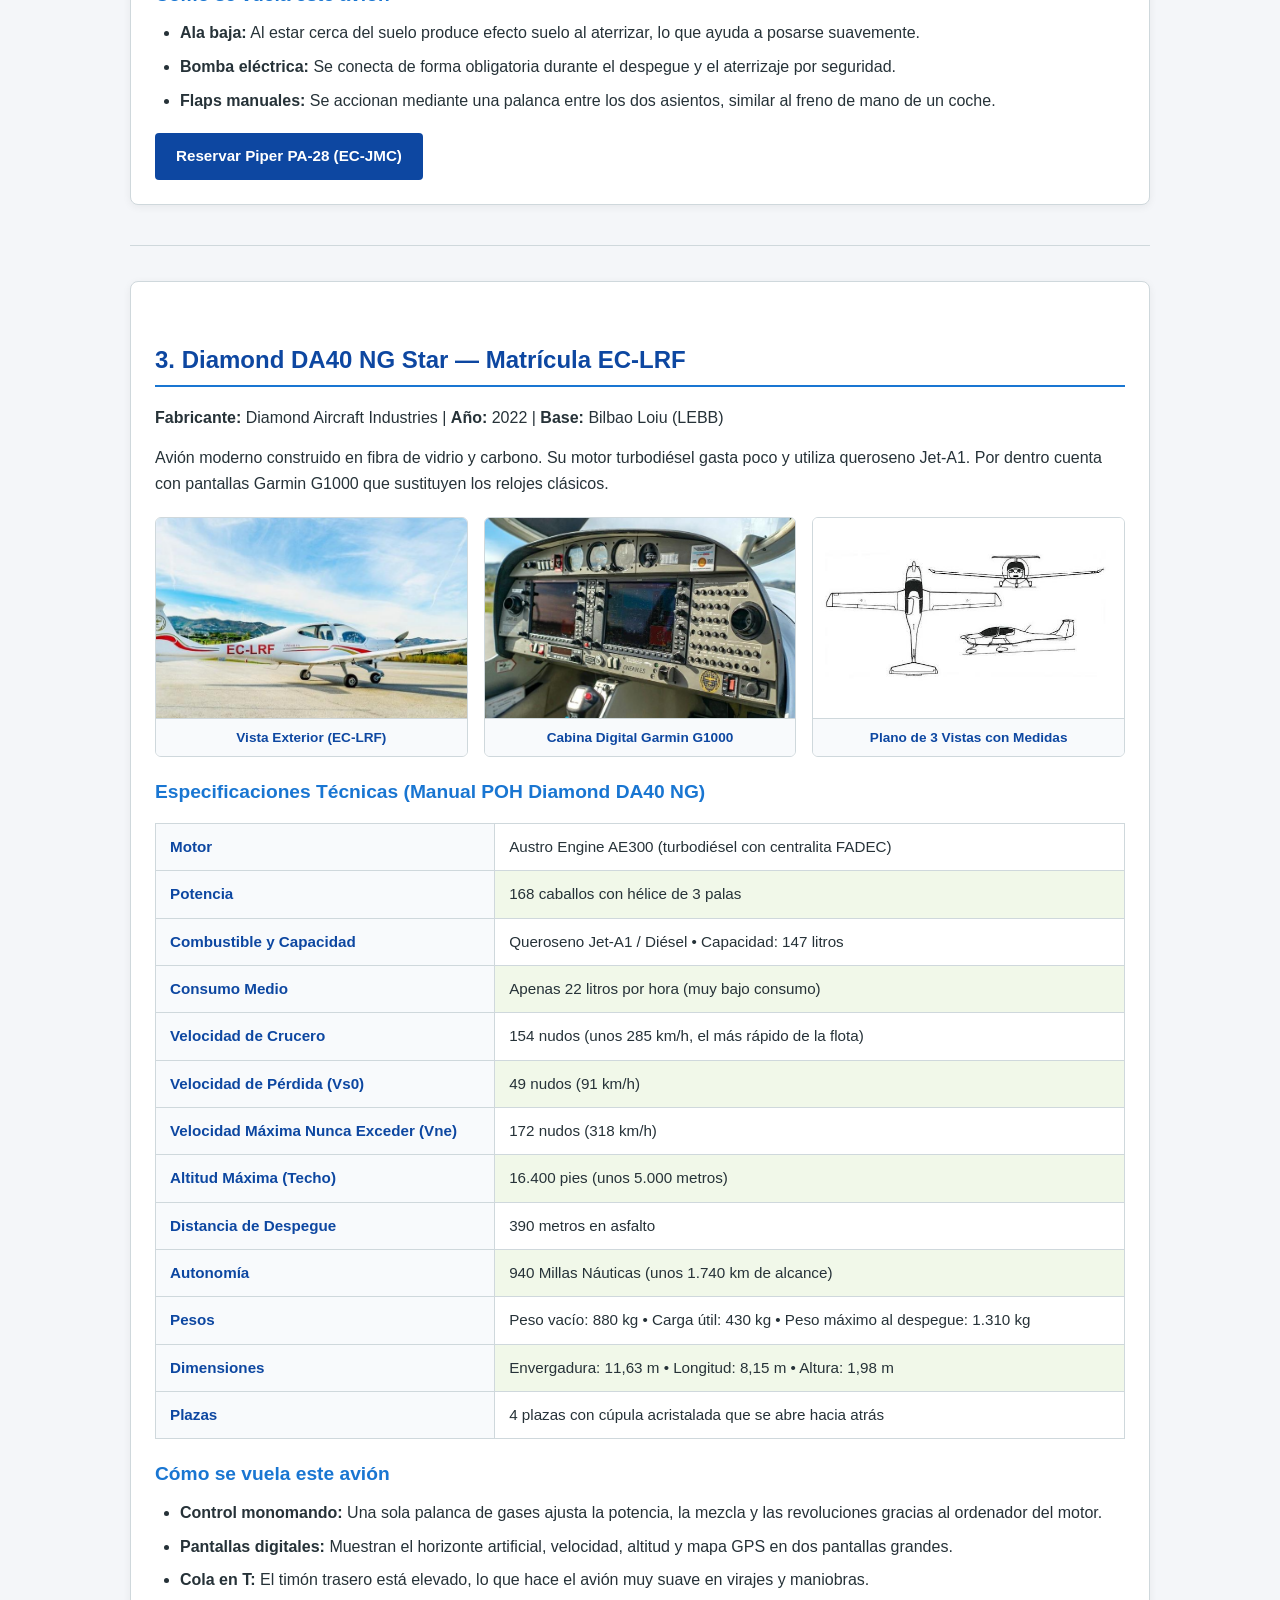
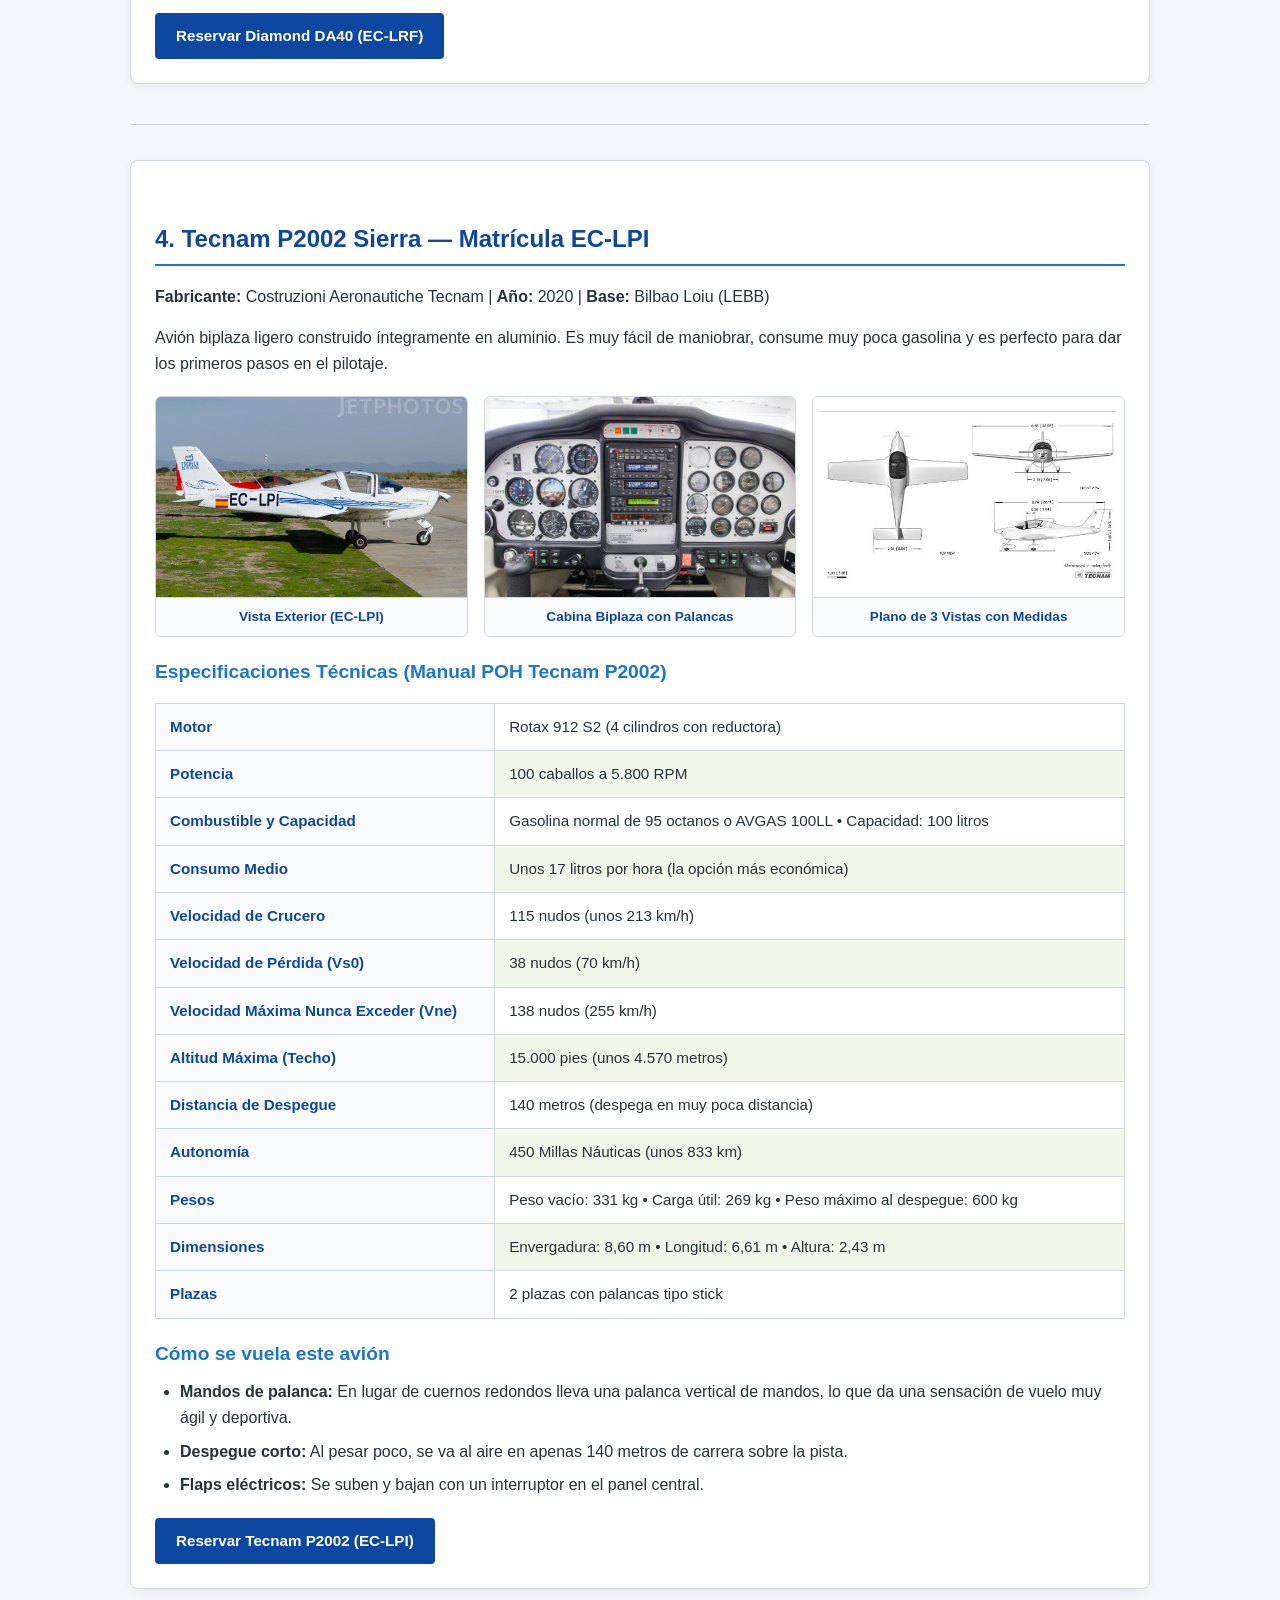
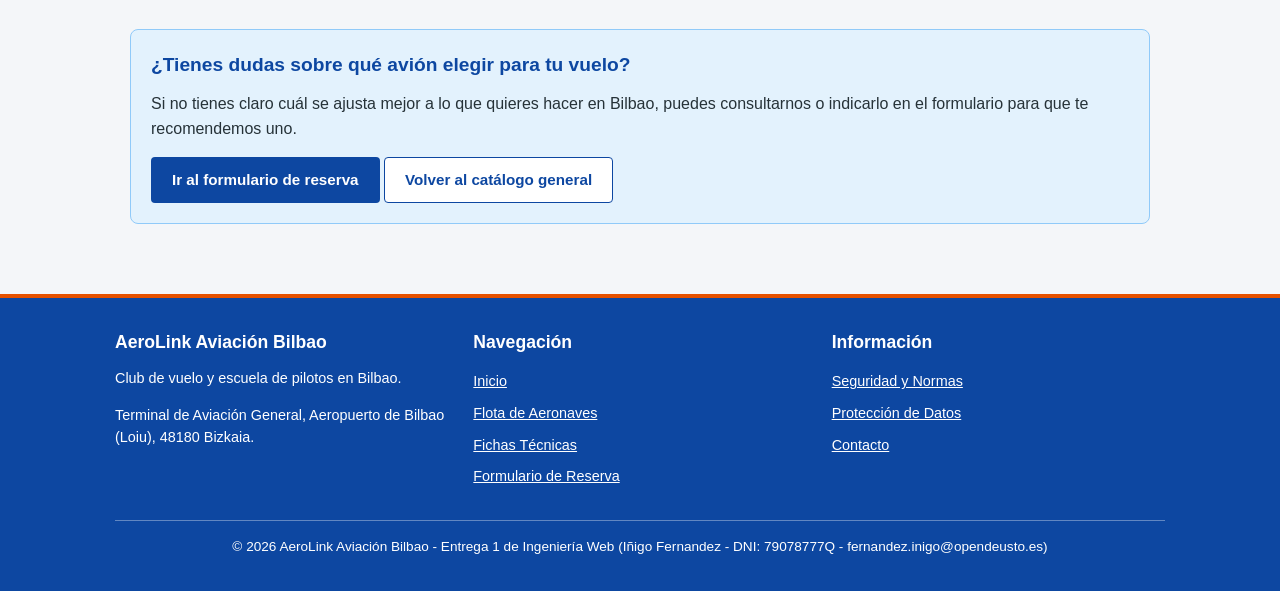
==== commit b2229ac4: "Accesibilidad completa: nombres unívocos en botones y enlaces, foco visible y contraste WCAG AAA" ====
--- a/detalle.html
+++ b/detalle.html
@@ -11,14 +11,14 @@
   <!-- Cabecera -->
   <header id="cabecera-principal">
     <div class="contenedor-cabecera">
-      <a href="index.html" class="logotipo" title="AeroLink Aviación Bilbao">
-        <img src="img/logo.svg" alt="Logotipo de AeroLink" width="180" height="45">
+      <a href="index.html" class="logotipo" aria-label="AeroLink Aviación Bilbao - Ir a la página de inicio">
+        <img src="img/logo.svg" alt="AeroLink Aviación Bilbao" width="180" height="45">
       </a>
       <nav id="menu-navegacion" aria-label="Menú principal">
         <ul>
           <li><a href="index.html">Inicio</a></li>
           <li><a href="flota.html">Flota</a></li>
-          <li><a href="detalle.html" class="activo">Ficha Técnica</a></li>
+          <li><a href="detalle.html" class="activo" aria-current="page">Ficha Técnica</a></li>
           <li><a href="formulario.html">Reservas</a></li>
         </ul>
       </nav>
@@ -142,7 +142,7 @@
       </ul>
 
       <div class="boton-reserva-avion">
-        <a href="formulario.html" class="boton boton-principal">Reservar Cessna 172 (EC-MRX)</a>
+        <a href="formulario.html" class="boton boton-principal" aria-label="Reservar Cessna 172S Skyhawk matrícula EC-MRX">Reservar Cessna 172 (EC-MRX)</a>
       </div>
     </section>
 
@@ -239,7 +239,7 @@
       </ul>
 
       <div class="boton-reserva-avion">
-        <a href="formulario.html" class="boton boton-principal">Reservar Piper PA-28 (EC-JMC)</a>
+        <a href="formulario.html" class="boton boton-principal" aria-label="Reservar Piper PA-28 Archer matrícula EC-JMC">Reservar Piper PA-28 (EC-JMC)</a>
       </div>
     </section>
 
@@ -336,7 +336,7 @@
       </ul>
 
       <div class="boton-reserva-avion">
-        <a href="formulario.html" class="boton boton-principal">Reservar Diamond DA40 (EC-LRF)</a>
+        <a href="formulario.html" class="boton boton-principal" aria-label="Reservar Diamond DA40 Star matrícula EC-LRF">Reservar Diamond DA40 (EC-LRF)</a>
       </div>
     </section>
 
@@ -433,7 +433,7 @@
       </ul>
 
       <div class="boton-reserva-avion">
-        <a href="formulario.html" class="boton boton-principal">Reservar Tecnam P2002 (EC-LPI)</a>
+        <a href="formulario.html" class="boton boton-principal" aria-label="Reservar Tecnam P2002 Sierra matrícula EC-LPI">Reservar Tecnam P2002 (EC-LPI)</a>
       </div>
     </section>
 
--- a/css/styles.css
+++ b/css/styles.css
@@ -66,6 +66,13 @@
   color: var(--color-destacado);
 }
 
+a:focus-visible,
+button:focus-visible,
+.boton:focus-visible {
+  outline: 3px solid var(--color-destacado);
+  outline-offset: 3px;
+}
+
 p a {
   display: inline-block;
   min-height: 24px;
@@ -398,6 +405,10 @@
   margin-top: 25px;
 }
 
+.caja-dudas h3 {
+  color: var(--color-principal);
+}
+
 /* Listas y glosario */
 ul.lista-puntos, ol.lista-ordenada {
   margin-left: 25px;
@@ -510,7 +521,7 @@
 figcaption {
   padding: 10px 15px;
   font-size: 0.85rem;
-  color: #546e7a;
+  color: #37474f;
   background-color: #fafafa;
   border-top: 1px solid var(--color-borde);
 }
@@ -538,6 +549,10 @@
   border-radius: 6px;
   padding: 20px;
   height: fit-content;
+}
+
+aside.columna-lateral h3 {
+  color: var(--color-principal);
 }
 
 /* Formulario */
@@ -632,7 +647,7 @@
 /* Pie de pagina */
 footer#pie-principal {
   background-color: var(--color-principal);
-  color: #e0e0e0;
+  color: #ffffff;
   border-top: 4px solid var(--color-destacado);
   margin-top: 45px;
   padding: 30px 15px 18px 15px;
@@ -676,24 +691,24 @@
   min-height: 24px;
   line-height: 1.4;
   padding: 2px 0;
-  color: #bbdefb;
-  text-decoration: none;
+  color: #ffffff;
+  text-decoration: underline;
   font-size: 0.9rem;
 }
 
 .seccion-pie ul li a:hover {
   text-decoration: underline;
-  color: var(--color-blanco);
+  color: #ffe082;
 }
 
 .copyright {
   max-width: 1050px;
   margin: 25px auto 0 auto;
   padding-top: 15px;
-  border-top: 1px solid rgba(255,255,255,0.2);
+  border-top: 1px solid rgba(255,255,255,0.35);
   text-align: center;
   font-size: 0.85rem;
-  color: #b0bec5;
+  color: #ffffff;
 }
 
 /* Adaptacion a pantallas pequenas */
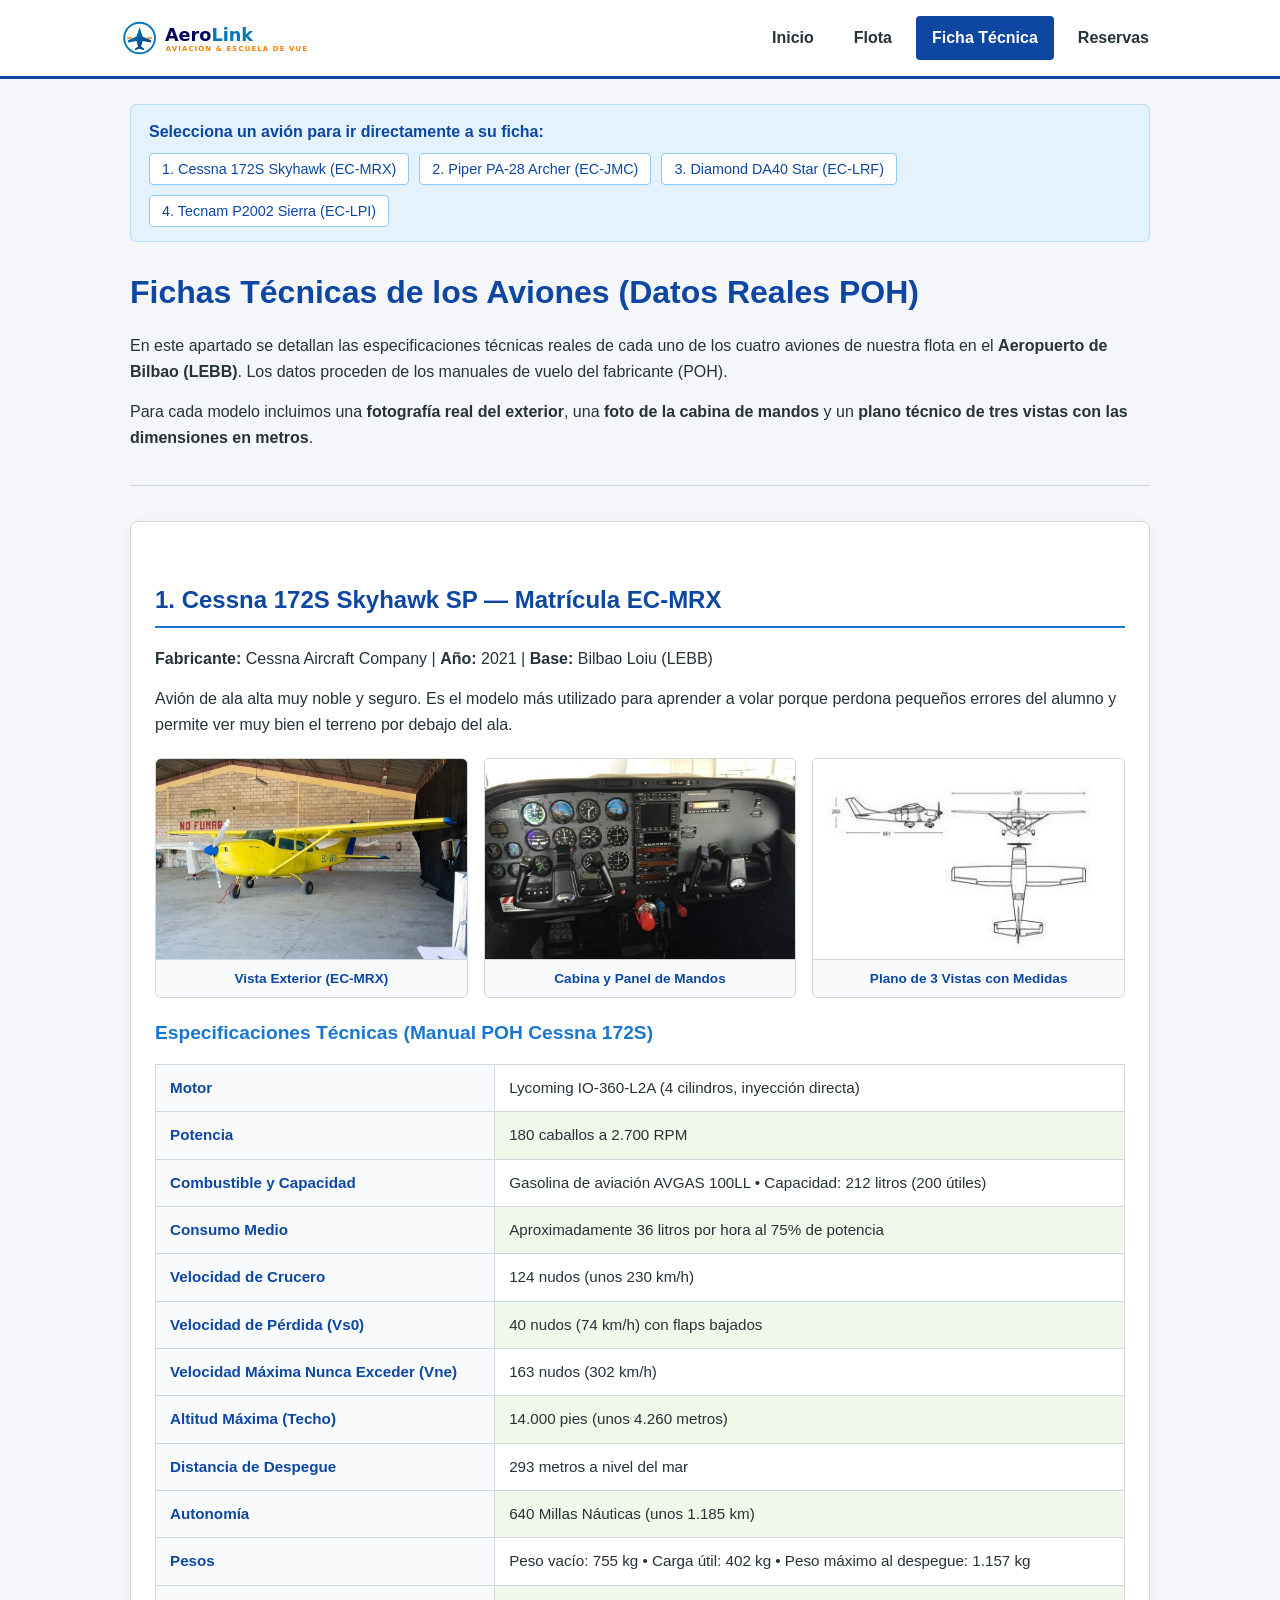
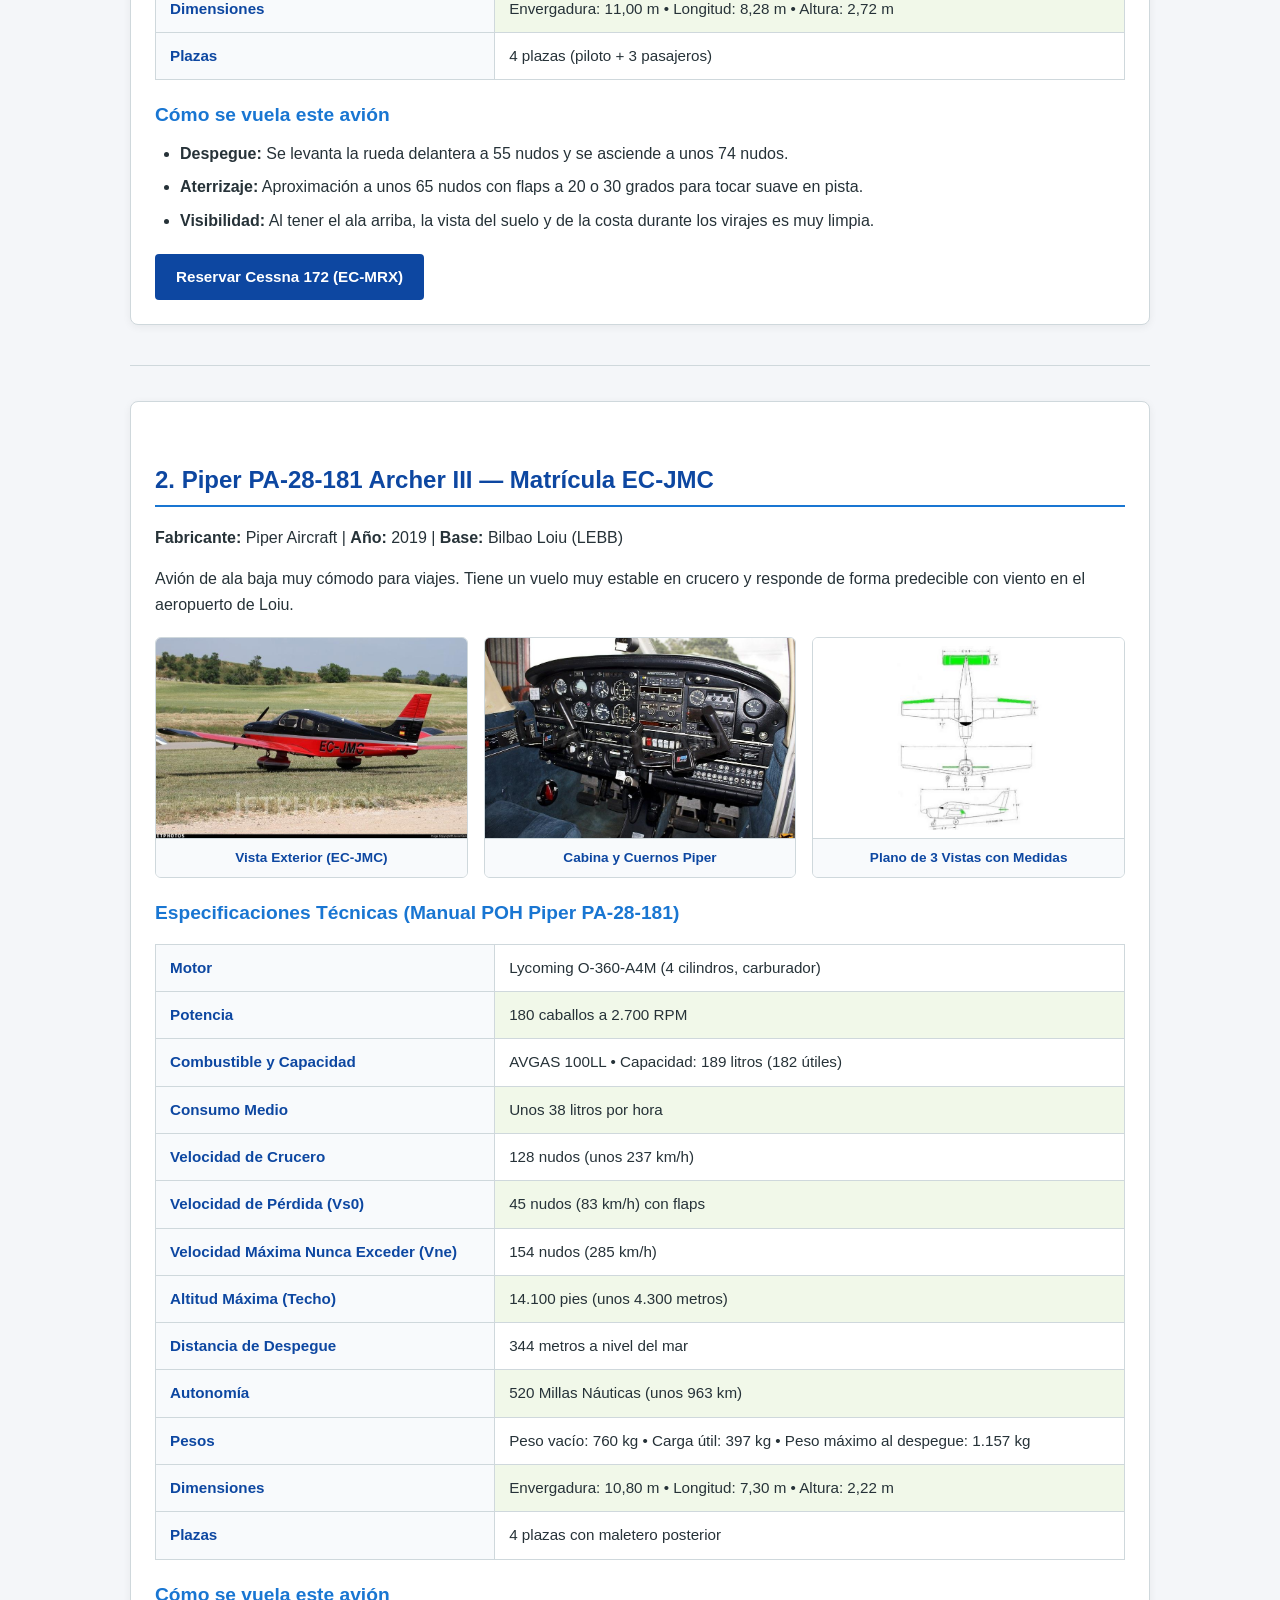
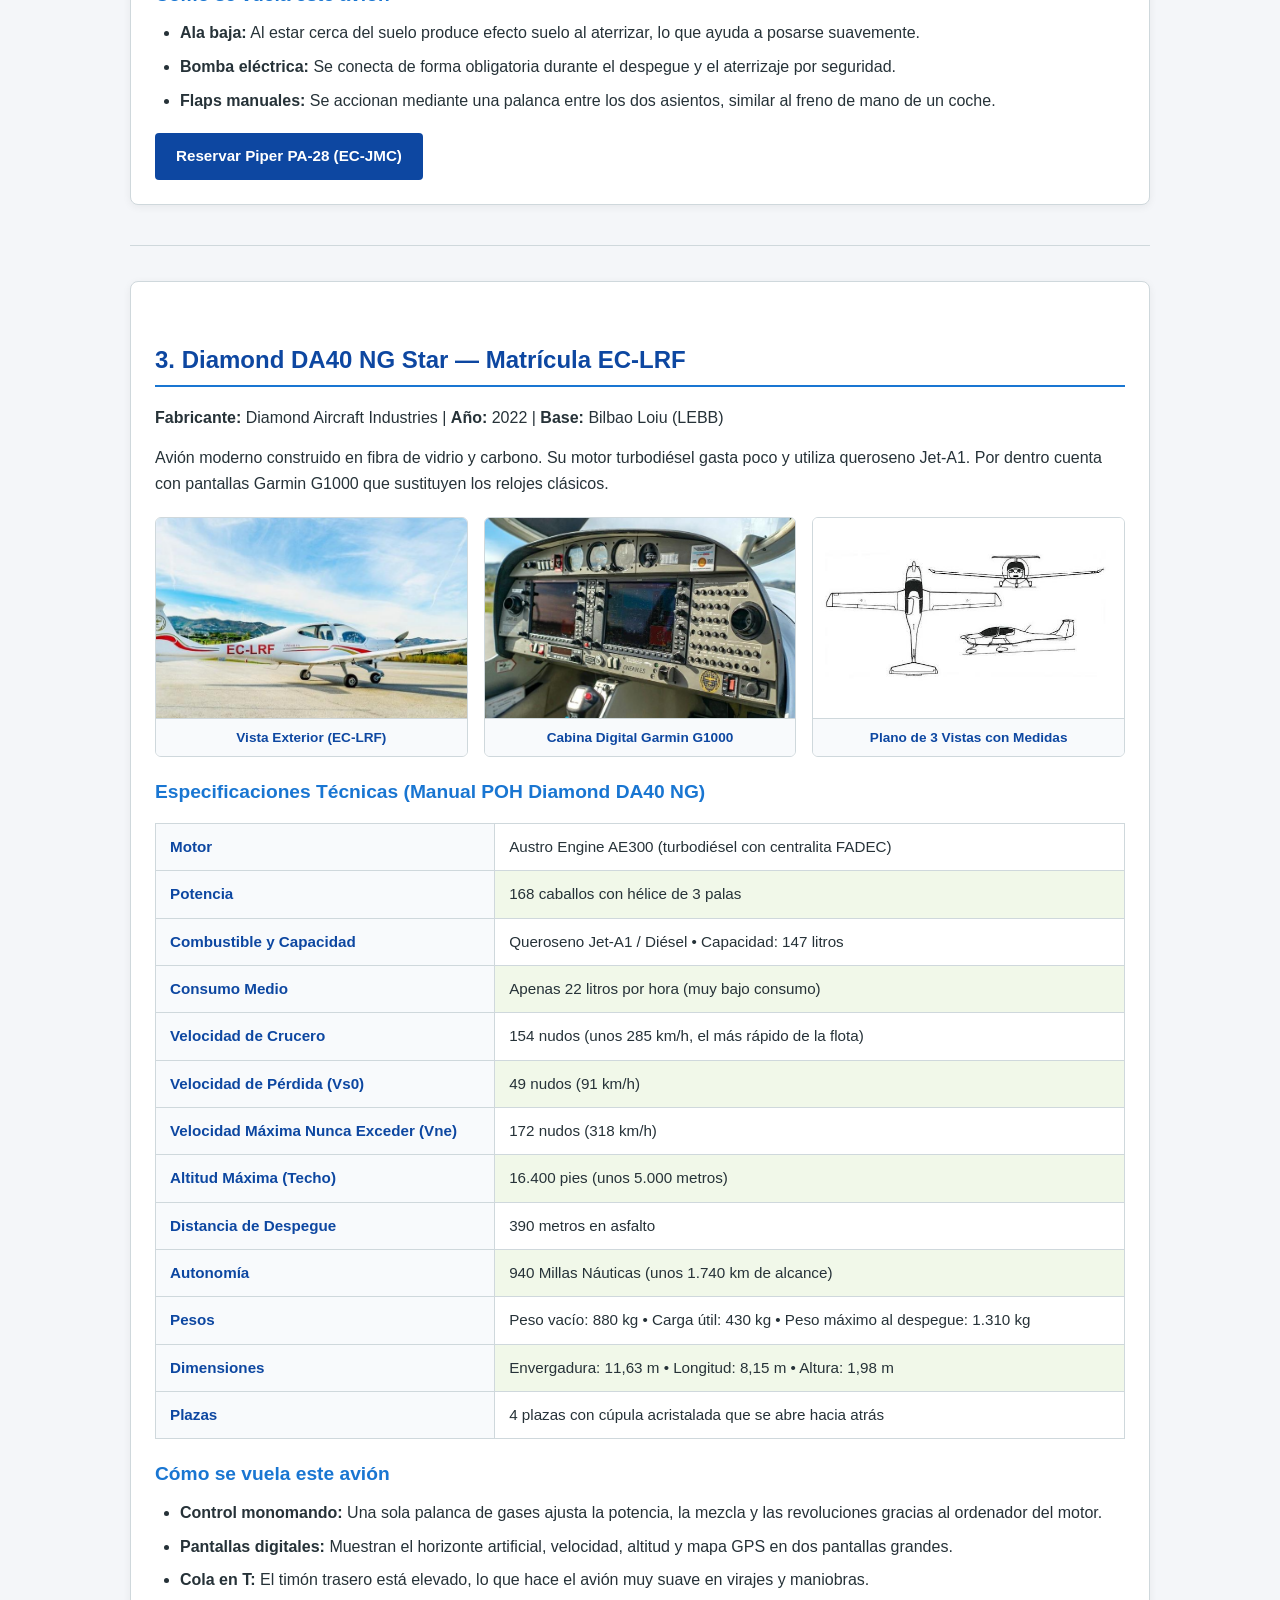
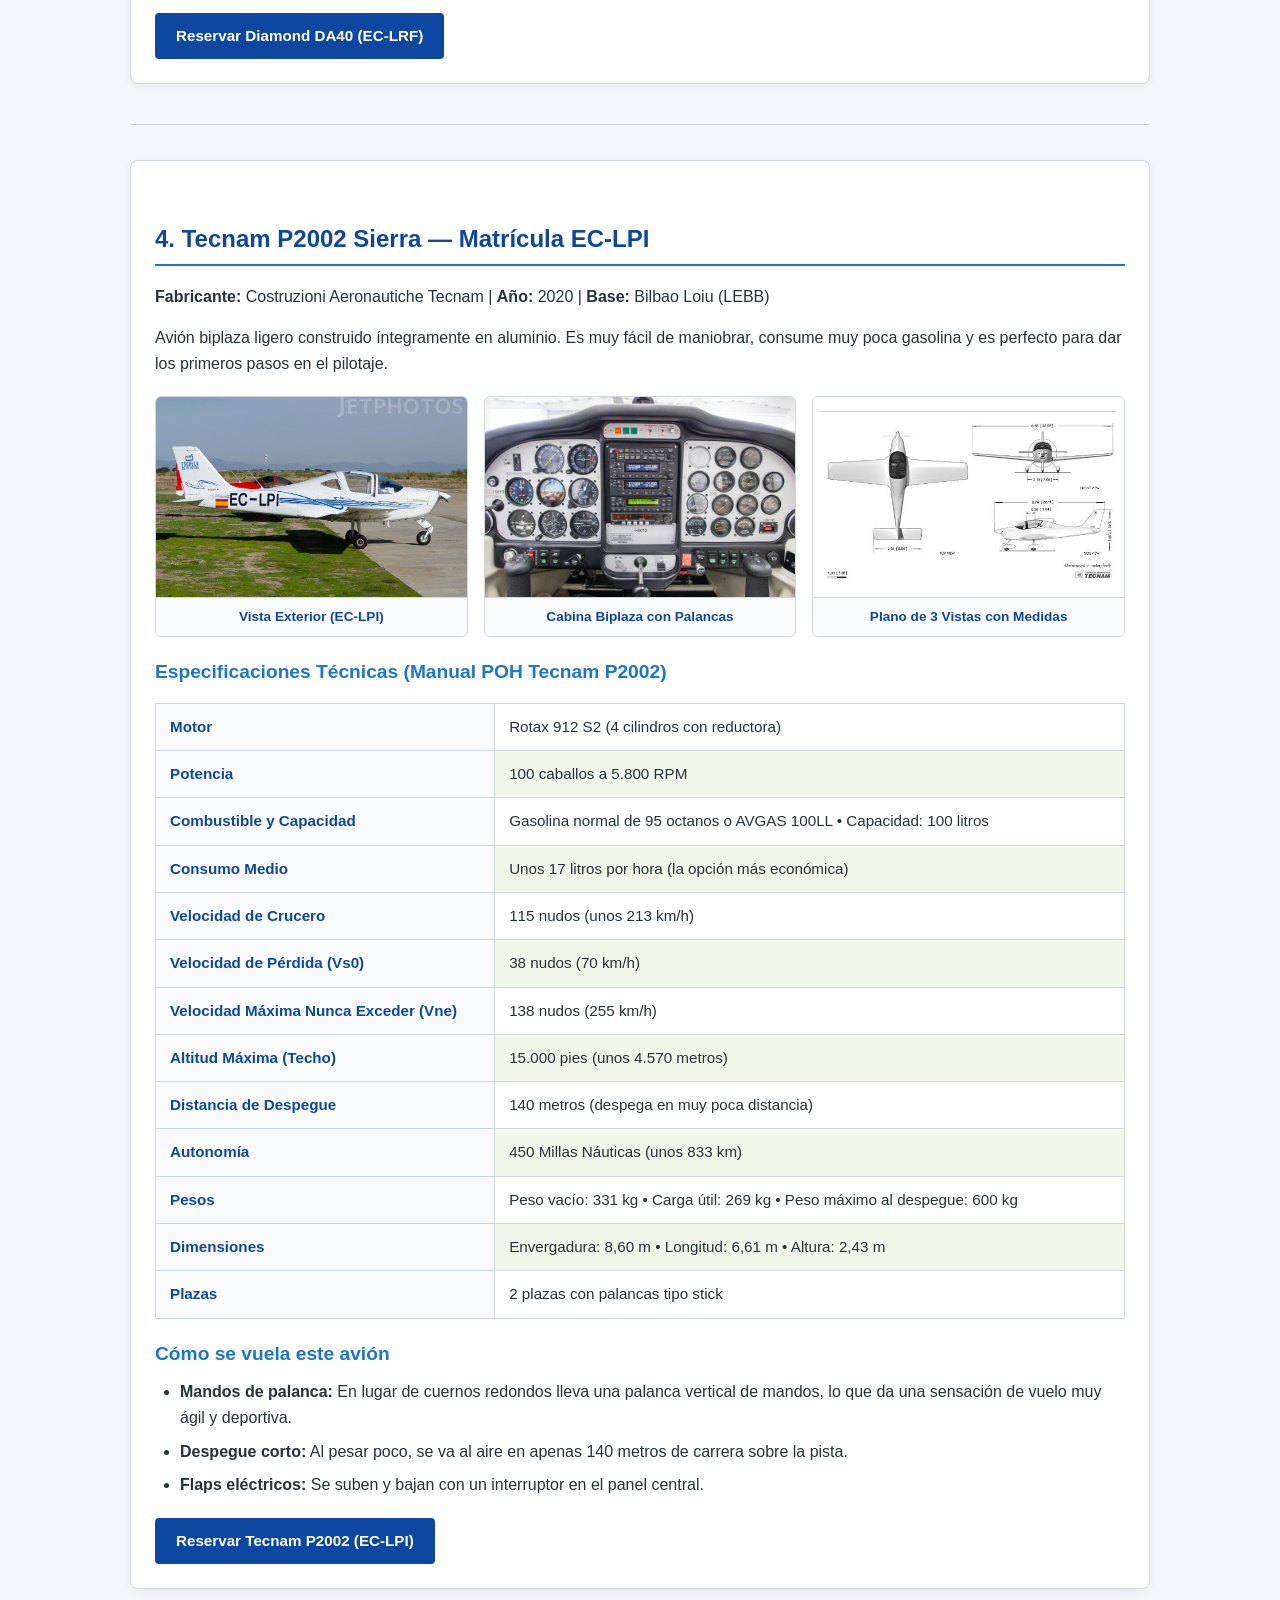
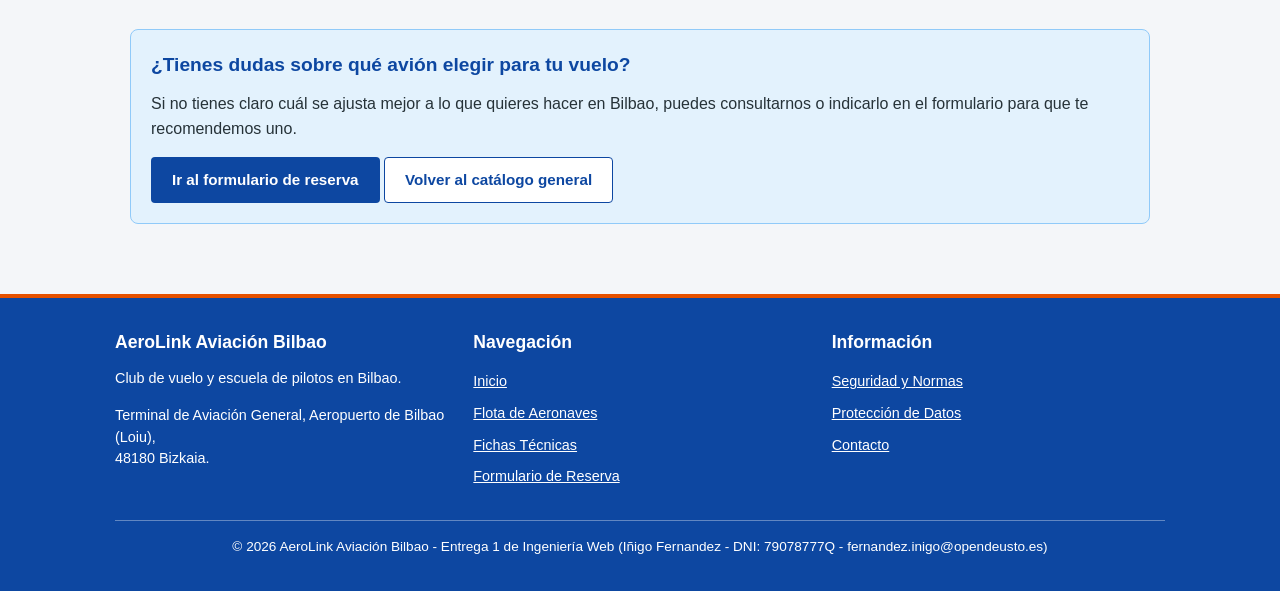
==== commit a8425c02: "Auditoria de codigo y estandares IW: favicon, tablas semanticas, formularios accesibles y reglas CSS" ====
--- a/detalle.html
+++ b/detalle.html
@@ -4,6 +4,7 @@
   <meta charset="UTF-8">
   <meta name="viewport" content="width=device-width, initial-scale=1.0">
   <title>AeroLink | Fichas Técnicas Oficiales de la Flota - Aeropuerto de Bilbao</title>
+  <link rel="shortcut icon" href="img/logo.svg" type="image/svg+xml">
   <link rel="stylesheet" href="css/styles.css">
 </head>
 <body>
@@ -80,55 +81,55 @@
       <table class="tabla-datos-tecnicos">
         <tbody>
           <tr>
-            <td>Motor</td>
+            <th scope="row">Motor</th>
             <td>Lycoming IO-360-L2A (4 cilindros, inyección directa)</td>
           </tr>
           <tr>
-            <td>Potencia</td>
+            <th scope="row">Potencia</th>
             <td>180 caballos a 2.700 RPM</td>
           </tr>
           <tr>
-            <td>Combustible y Capacidad</td>
+            <th scope="row">Combustible y Capacidad</th>
             <td>Gasolina de aviación AVGAS 100LL • Capacidad: 212 litros (200 útiles)</td>
           </tr>
           <tr>
-            <td>Consumo Medio</td>
+            <th scope="row">Consumo Medio</th>
             <td>Aproximadamente 36 litros por hora al 75% de potencia</td>
           </tr>
           <tr>
-            <td>Velocidad de Crucero</td>
+            <th scope="row">Velocidad de Crucero</th>
             <td>124 nudos (unos 230 km/h)</td>
           </tr>
           <tr>
-            <td>Velocidad de Pérdida (Vs0)</td>
+            <th scope="row">Velocidad de Pérdida (Vs0)</th>
             <td>40 nudos (74 km/h) con flaps bajados</td>
           </tr>
           <tr>
-            <td>Velocidad Máxima Nunca Exceder (Vne)</td>
+            <th scope="row">Velocidad Máxima Nunca Exceder (Vne)</th>
             <td>163 nudos (302 km/h)</td>
           </tr>
           <tr>
-            <td>Altitud Máxima (Techo)</td>
+            <th scope="row">Altitud Máxima (Techo)</th>
             <td>14.000 pies (unos 4.260 metros)</td>
           </tr>
           <tr>
-            <td>Distancia de Despegue</td>
+            <th scope="row">Distancia de Despegue</th>
             <td>293 metros a nivel del mar</td>
           </tr>
           <tr>
-            <td>Autonomía</td>
+            <th scope="row">Autonomía</th>
             <td>640 Millas Náuticas (unos 1.185 km)</td>
           </tr>
           <tr>
-            <td>Pesos</td>
+            <th scope="row">Pesos</th>
             <td>Peso vacío: 755 kg • Carga útil: 402 kg • Peso máximo al despegue: 1.157 kg</td>
           </tr>
           <tr>
-            <td>Dimensiones</td>
+            <th scope="row">Dimensiones</th>
             <td>Envergadura: 11,00 m • Longitud: 8,28 m • Altura: 2,72 m</td>
           </tr>
           <tr>
-            <td>Plazas</td>
+            <th scope="row">Plazas</th>
             <td>4 plazas (piloto + 3 pasajeros)</td>
           </tr>
         </tbody>
@@ -177,55 +178,55 @@
       <table class="tabla-datos-tecnicos">
         <tbody>
           <tr>
-            <td>Motor</td>
+            <th scope="row">Motor</th>
             <td>Lycoming O-360-A4M (4 cilindros, carburador)</td>
           </tr>
           <tr>
-            <td>Potencia</td>
+            <th scope="row">Potencia</th>
             <td>180 caballos a 2.700 RPM</td>
           </tr>
           <tr>
-            <td>Combustible y Capacidad</td>
+            <th scope="row">Combustible y Capacidad</th>
             <td>AVGAS 100LL • Capacidad: 189 litros (182 útiles)</td>
           </tr>
           <tr>
-            <td>Consumo Medio</td>
+            <th scope="row">Consumo Medio</th>
             <td>Unos 38 litros por hora</td>
           </tr>
           <tr>
-            <td>Velocidad de Crucero</td>
+            <th scope="row">Velocidad de Crucero</th>
             <td>128 nudos (unos 237 km/h)</td>
           </tr>
           <tr>
-            <td>Velocidad de Pérdida (Vs0)</td>
+            <th scope="row">Velocidad de Pérdida (Vs0)</th>
             <td>45 nudos (83 km/h) con flaps</td>
           </tr>
           <tr>
-            <td>Velocidad Máxima Nunca Exceder (Vne)</td>
+            <th scope="row">Velocidad Máxima Nunca Exceder (Vne)</th>
             <td>154 nudos (285 km/h)</td>
           </tr>
           <tr>
-            <td>Altitud Máxima (Techo)</td>
+            <th scope="row">Altitud Máxima (Techo)</th>
             <td>14.100 pies (unos 4.300 metros)</td>
           </tr>
           <tr>
-            <td>Distancia de Despegue</td>
+            <th scope="row">Distancia de Despegue</th>
             <td>344 metros a nivel del mar</td>
           </tr>
           <tr>
-            <td>Autonomía</td>
+            <th scope="row">Autonomía</th>
             <td>520 Millas Náuticas (unos 963 km)</td>
           </tr>
           <tr>
-            <td>Pesos</td>
+            <th scope="row">Pesos</th>
             <td>Peso vacío: 760 kg • Carga útil: 397 kg • Peso máximo al despegue: 1.157 kg</td>
           </tr>
           <tr>
-            <td>Dimensiones</td>
+            <th scope="row">Dimensiones</th>
             <td>Envergadura: 10,80 m • Longitud: 7,30 m • Altura: 2,22 m</td>
           </tr>
           <tr>
-            <td>Plazas</td>
+            <th scope="row">Plazas</th>
             <td>4 plazas con maletero posterior</td>
           </tr>
         </tbody>
@@ -274,55 +275,55 @@
       <table class="tabla-datos-tecnicos">
         <tbody>
           <tr>
-            <td>Motor</td>
+            <th scope="row">Motor</th>
             <td>Austro Engine AE300 (turbodiésel con centralita FADEC)</td>
           </tr>
           <tr>
-            <td>Potencia</td>
+            <th scope="row">Potencia</th>
             <td>168 caballos con hélice de 3 palas</td>
           </tr>
           <tr>
-            <td>Combustible y Capacidad</td>
+            <th scope="row">Combustible y Capacidad</th>
             <td>Queroseno Jet-A1 / Diésel • Capacidad: 147 litros</td>
           </tr>
           <tr>
-            <td>Consumo Medio</td>
+            <th scope="row">Consumo Medio</th>
             <td>Apenas 22 litros por hora (muy bajo consumo)</td>
           </tr>
           <tr>
-            <td>Velocidad de Crucero</td>
+            <th scope="row">Velocidad de Crucero</th>
             <td>154 nudos (unos 285 km/h, el más rápido de la flota)</td>
           </tr>
           <tr>
-            <td>Velocidad de Pérdida (Vs0)</td>
+            <th scope="row">Velocidad de Pérdida (Vs0)</th>
             <td>49 nudos (91 km/h)</td>
           </tr>
           <tr>
-            <td>Velocidad Máxima Nunca Exceder (Vne)</td>
+            <th scope="row">Velocidad Máxima Nunca Exceder (Vne)</th>
             <td>172 nudos (318 km/h)</td>
           </tr>
           <tr>
-            <td>Altitud Máxima (Techo)</td>
+            <th scope="row">Altitud Máxima (Techo)</th>
             <td>16.400 pies (unos 5.000 metros)</td>
           </tr>
           <tr>
-            <td>Distancia de Despegue</td>
+            <th scope="row">Distancia de Despegue</th>
             <td>390 metros en asfalto</td>
           </tr>
           <tr>
-            <td>Autonomía</td>
+            <th scope="row">Autonomía</th>
             <td>940 Millas Náuticas (unos 1.740 km de alcance)</td>
           </tr>
           <tr>
-            <td>Pesos</td>
+            <th scope="row">Pesos</th>
             <td>Peso vacío: 880 kg • Carga útil: 430 kg • Peso máximo al despegue: 1.310 kg</td>
           </tr>
           <tr>
-            <td>Dimensiones</td>
+            <th scope="row">Dimensiones</th>
             <td>Envergadura: 11,63 m • Longitud: 8,15 m • Altura: 1,98 m</td>
           </tr>
           <tr>
-            <td>Plazas</td>
+            <th scope="row">Plazas</th>
             <td>4 plazas con cúpula acristalada que se abre hacia atrás</td>
           </tr>
         </tbody>
@@ -371,55 +372,55 @@
       <table class="tabla-datos-tecnicos">
         <tbody>
           <tr>
-            <td>Motor</td>
+            <th scope="row">Motor</th>
             <td>Rotax 912 S2 (4 cilindros con reductora)</td>
           </tr>
           <tr>
-            <td>Potencia</td>
+            <th scope="row">Potencia</th>
             <td>100 caballos a 5.800 RPM</td>
           </tr>
           <tr>
-            <td>Combustible y Capacidad</td>
+            <th scope="row">Combustible y Capacidad</th>
             <td>Gasolina normal de 95 octanos o AVGAS 100LL • Capacidad: 100 litros</td>
           </tr>
           <tr>
-            <td>Consumo Medio</td>
+            <th scope="row">Consumo Medio</th>
             <td>Unos 17 litros por hora (la opción más económica)</td>
           </tr>
           <tr>
-            <td>Velocidad de Crucero</td>
+            <th scope="row">Velocidad de Crucero</th>
             <td>115 nudos (unos 213 km/h)</td>
           </tr>
           <tr>
-            <td>Velocidad de Pérdida (Vs0)</td>
+            <th scope="row">Velocidad de Pérdida (Vs0)</th>
             <td>38 nudos (70 km/h)</td>
           </tr>
           <tr>
-            <td>Velocidad Máxima Nunca Exceder (Vne)</td>
+            <th scope="row">Velocidad Máxima Nunca Exceder (Vne)</th>
             <td>138 nudos (255 km/h)</td>
           </tr>
           <tr>
-            <td>Altitud Máxima (Techo)</td>
+            <th scope="row">Altitud Máxima (Techo)</th>
             <td>15.000 pies (unos 4.570 metros)</td>
           </tr>
           <tr>
-            <td>Distancia de Despegue</td>
+            <th scope="row">Distancia de Despegue</th>
             <td>140 metros (despega en muy poca distancia)</td>
           </tr>
           <tr>
-            <td>Autonomía</td>
+            <th scope="row">Autonomía</th>
             <td>450 Millas Náuticas (unos 833 km)</td>
           </tr>
           <tr>
-            <td>Pesos</td>
+            <th scope="row">Pesos</th>
             <td>Peso vacío: 331 kg • Carga útil: 269 kg • Peso máximo al despegue: 600 kg</td>
           </tr>
           <tr>
-            <td>Dimensiones</td>
+            <th scope="row">Dimensiones</th>
             <td>Envergadura: 8,60 m • Longitud: 6,61 m • Altura: 2,43 m</td>
           </tr>
           <tr>
-            <td>Plazas</td>
+            <th scope="row">Plazas</th>
             <td>2 plazas con palancas tipo stick</td>
           </tr>
         </tbody>
@@ -438,14 +439,14 @@
     </section>
 
     <!-- Resumen y enlaces -->
-    <div class="caja-dudas">
+    <aside class="caja-dudas" aria-label="Ayuda para elegir avión">
       <h3>¿Tienes dudas sobre qué avión elegir para tu vuelo?</h3>
       <p>
         Si no tienes claro cuál se ajusta mejor a lo que quieres hacer en Bilbao, puedes consultarnos o indicarlo en el formulario para que te recomendemos uno.
       </p>
       <a href="formulario.html" class="boton boton-principal">Ir al formulario de reserva</a>
       <a href="flota.html" class="boton boton-secundario">Volver al catálogo general</a>
-    </div>
+    </aside>
 
   </main>
 
@@ -455,7 +456,7 @@
       <div class="seccion-pie">
         <h3>AeroLink Aviación Bilbao</h3>
         <p>Club de vuelo y escuela de pilotos en Bilbao.</p>
-        <p>Terminal de Aviación General, Aeropuerto de Bilbao (Loiu), 48180 Bizkaia.</p>
+        <p>Terminal de Aviación General, Aeropuerto de Bilbao (Loiu),<br>48180 Bizkaia.</p>
       </div>
 
       <div class="seccion-pie">
--- a/css/styles.css
+++ b/css/styles.css
@@ -82,7 +82,10 @@
   border-radius: 3px;
 }
 
-img {
+img,
+object,
+embed,
+video {
   max-width: 100%;
   height: auto;
   display: block;
@@ -287,6 +290,34 @@
   background-color: var(--color-suave);
 }
 
+.boton:active,
+a.boton:active {
+  transform: translateY(1px);
+  box-shadow: inset 0 2px 4px rgba(0, 0, 0, 0.2);
+}
+
+/* Maquetación tradicional con float y clear */
+.flotante-izquierda {
+  float: left;
+  margin: 0 16px 12px 0;
+}
+
+.flotante-derecha {
+  float: right;
+  margin: 0 0 12px 16px;
+}
+
+.limpiar-flotados,
+.clear {
+  clear: both;
+}
+
+.clearfix::after {
+  content: "";
+  display: table;
+  clear: both;
+}
+
 /* Tarjetas de aviones (cuadricula 2x2) */
 .contenedor-tarjetas {
   display: grid;
@@ -495,11 +526,13 @@
   margin: 15px 0 20px 0;
 }
 
+.tabla-datos-tecnicos th[scope="row"],
 .tabla-datos-tecnicos td:first-child {
   font-weight: bold;
   width: 35%;
   background-color: #f8fafc;
   color: var(--color-principal);
+  text-align: left;
 }
 
 /* Imagen con pie de foto */
@@ -597,6 +630,7 @@
 }
 
 input[type="text"],
+input[type="password"],
 input[type="email"],
 input[type="tel"],
 input[type="date"],
@@ -612,16 +646,48 @@
   font-size: 0.95rem;
 }
 
-input:focus, select:focus, textarea:focus {
+input:focus,
+select:focus,
+textarea:focus {
   outline: 2px solid var(--color-secundario);
   border-color: var(--color-secundario);
 }
 
-.opciones-radio, .opciones-checkbox {
+/* Pseudoclases de estado en formularios */
+input[type="radio"]:checked,
+input[type="checkbox"]:checked {
+  accent-color: var(--color-principal);
+}
+
+input:disabled,
+select:disabled,
+button:disabled {
+  background-color: #eceff1;
+  color: #90a4ae;
+  cursor: not-allowed;
+  border-color: #cfd8dc;
+}
+
+.opciones-radio,
+.opciones-checkbox {
   display: flex;
   flex-direction: column;
   gap: 8px;
   margin-top: 6px;
+}
+
+.opcion-item {
+  display: flex;
+  align-items: flex-start;
+  gap: 8px;
+}
+
+.opcion-item input[type="radio"],
+.opcion-item input[type="checkbox"] {
+  width: 18px;
+  height: 18px;
+  margin-top: 3px;
+  flex-shrink: 0;
 }
 
 .opcion-inline {
@@ -711,8 +777,8 @@
   color: #ffffff;
 }
 
-/* Adaptacion a pantallas pequenas */
-@media (max-width: 768px) {
+/* Adaptación a dispositivos móviles y tablets (Responsive Web Design) */
+@media only screen and (max-width: 768px) {
   .contenedor-cabecera {
     flex-direction: column;
     align-items: flex-start;
@@ -743,3 +809,23 @@
     grid-template-columns: 1fr;
   }
 }
+
+@media only screen and (max-width: 480px) {
+  h1 {
+    font-size: 1.6rem;
+  }
+
+  h2 {
+    font-size: 1.3rem;
+  }
+
+  nav#menu-navegacion ul li a {
+    padding: 8px 12px;
+    font-size: 0.9rem;
+  }
+
+  .boton {
+    width: 100%;
+    text-align: center;
+  }
+}
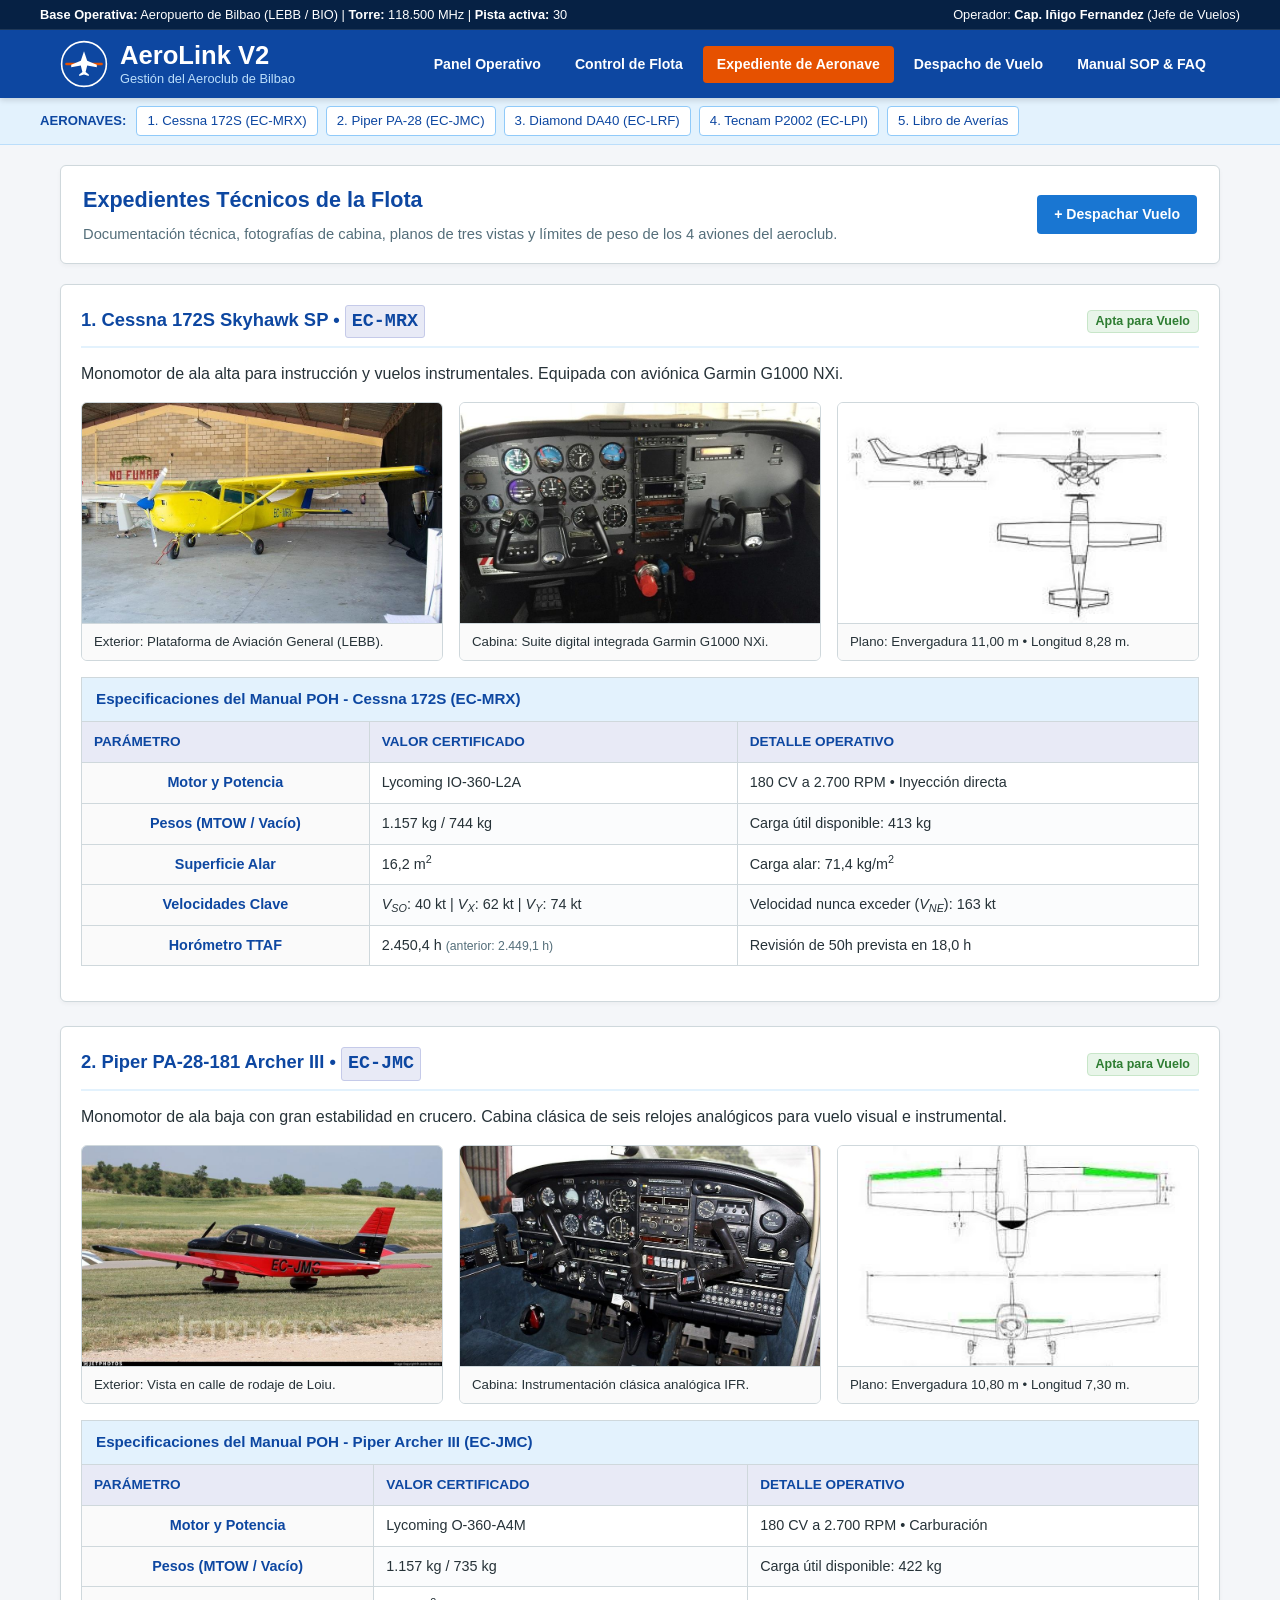
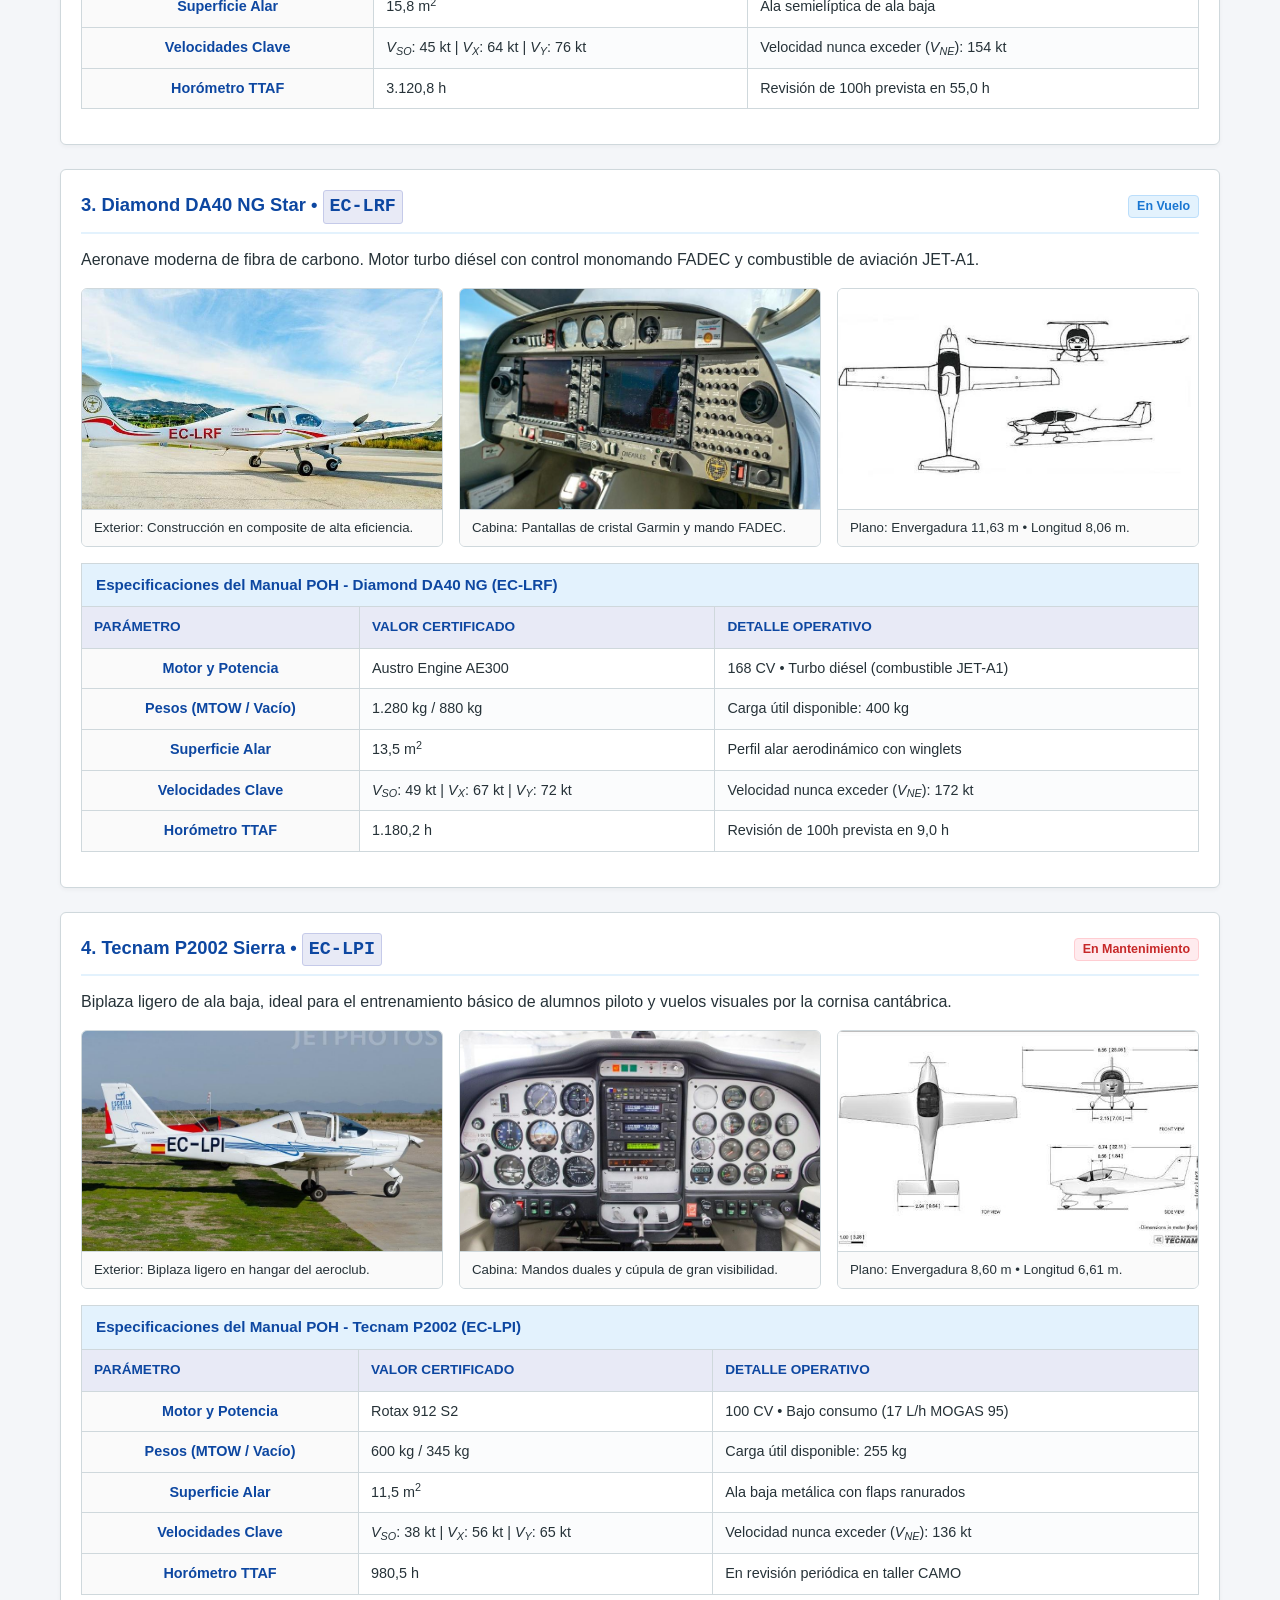
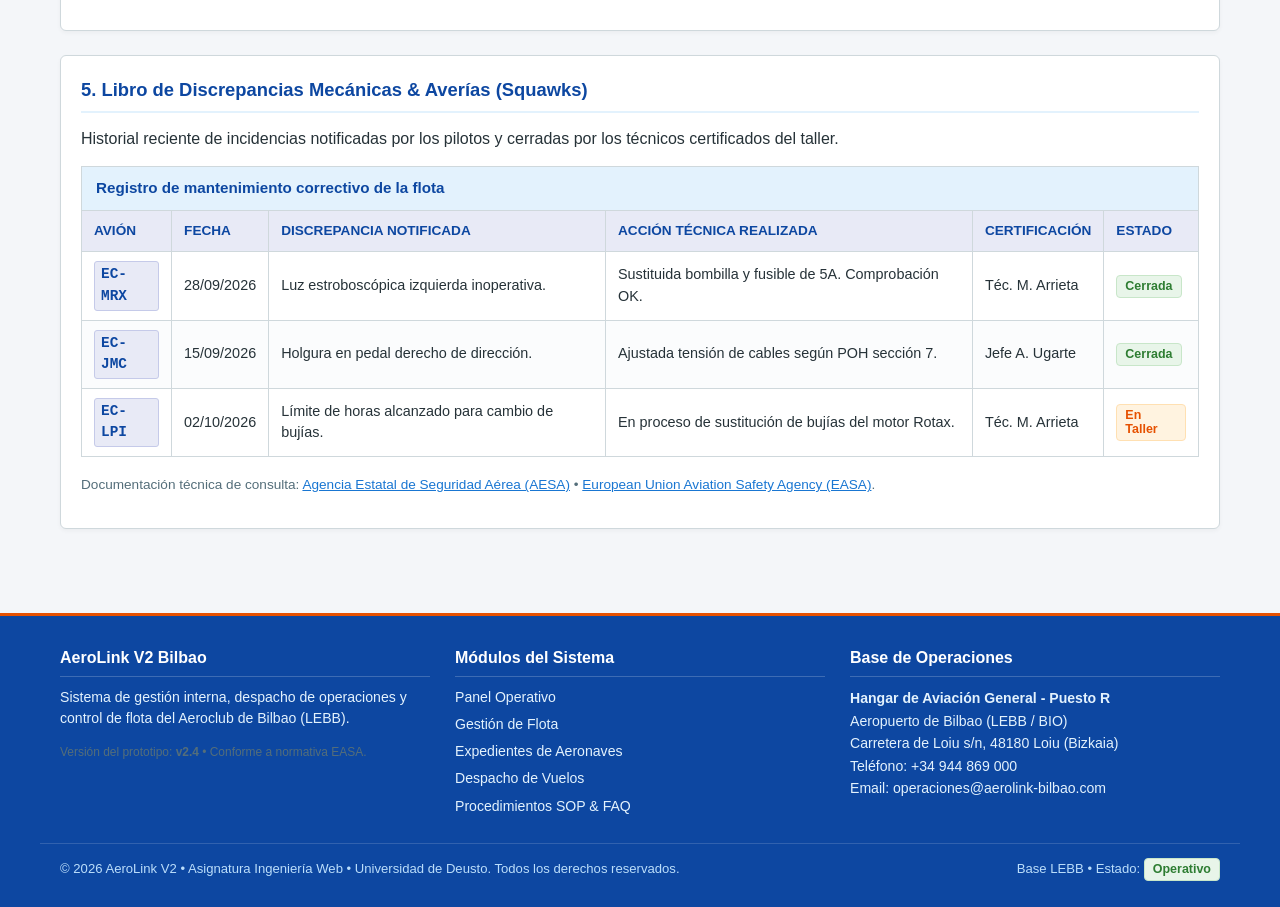
==== commit 35e4d881: "feat: actualizar proyecto a AeroLink V2" ====
--- a/detalle.html
+++ b/detalle.html
@@ -1,492 +1,459 @@
 <!DOCTYPE html>
 <html lang="es">
 <head>
-  <meta charset="UTF-8">
+  <meta charset="utf-8">
   <meta name="viewport" content="width=device-width, initial-scale=1.0">
-  <title>AeroLink | Fichas Técnicas Oficiales de la Flota - Aeropuerto de Bilbao</title>
+  <meta name="description" content="AeroLink V2 - Expedientes técnicos de la flota del aeroclub: Cessna 172S, Piper PA-28, Diamond DA40 y Tecnam P2002. Fichas de peso, centrado y mantenimiento.">
+  <title>AeroLink V2 | Expedientes de Aeronaves</title>
+  <link rel="stylesheet" href="css/styles.css">
   <link rel="shortcut icon" href="img/logo.svg" type="image/svg+xml">
-  <link rel="stylesheet" href="css/styles.css">
 </head>
 <body>
 
-  <!-- Cabecera -->
-  <header id="cabecera-principal">
-    <div class="contenedor-cabecera">
-      <a href="index.html" class="logotipo" aria-label="AeroLink Aviación Bilbao - Ir a la página de inicio">
-        <img src="img/logo.svg" alt="AeroLink Aviación Bilbao" width="180" height="45">
-      </a>
-      <nav id="menu-navegacion" aria-label="Menú principal">
+  <!-- Cabecera general -->
+  <header class="app-header">
+    <div class="barra-superior">
+      <div class="contenedor-barra">
+        <p><strong>Base Operativa:</strong> Aeropuerto de Bilbao (LEBB / BIO) | <strong>Torre:</strong> 118.500 MHz | <strong>Pista activa:</strong> 30</p>
+        <p>Operador: <strong>Cap. Iñigo Fernandez</strong> (Jefe de Vuelos)</p>
+      </div>
+    </div>
+
+    <div class="cabecera-principal">
+      <div class="bloque-marca">
+        <img src="img/logo.svg" alt="Emblema del Aeroclub AeroLink V2" class="logo-img" width="48" height="48">
+        <div class="marca-texto">
+          <h1>AeroLink V2</h1>
+          <p class="subtitulo-app">Gestión del Aeroclub de Bilbao</p>
+        </div>
+      </div>
+
+      <nav class="nav-principal">
         <ul>
-          <li><a href="index.html">Inicio</a></li>
-          <li><a href="flota.html">Flota</a></li>
-          <li><a href="detalle.html" class="activo" aria-current="page">Ficha Técnica</a></li>
-          <li><a href="formulario.html">Reservas</a></li>
+          <li><a href="index.html">Panel Operativo</a></li>
+          <li><a href="flota.html">Control de Flota</a></li>
+          <li><a href="detalle.html" class="activo">Expediente de Aeronave</a></li>
+          <li><a href="formulario.html">Despacho de Vuelo</a></li>
+          <li><a href="protocolos.html">Manual SOP &amp; FAQ</a></li>
         </ul>
       </nav>
     </div>
   </header>
 
-  <main>
-
-    <!-- Indice de la pagina -->
-    <nav class="indice-pagina" aria-label="Índice de aeronaves">
-      <p>Selecciona un avión para ir directamente a su ficha:</p>
+  <!-- Indice interno navegable -->
+  <aside class="subbarra-indice">
+    <nav class="indice-interno">
+      <span class="indice-etiqueta">Aeronaves:</span>
       <ul>
-        <li><a href="#cessna172">1. Cessna 172S Skyhawk (EC-MRX)</a></li>
-        <li><a href="#piper-pa28">2. Piper PA-28 Archer (EC-JMC)</a></li>
-        <li><a href="#diamond-da40">3. Diamond DA40 Star (EC-LRF)</a></li>
-        <li><a href="#tecnam-p2002">4. Tecnam P2002 Sierra (EC-LPI)</a></li>
+        <li><a href="#ec-mrx">1. Cessna 172S (EC-MRX)</a></li>
+        <li><a href="#ec-jmc">2. Piper PA-28 (EC-JMC)</a></li>
+        <li><a href="#ec-lrf">3. Diamond DA40 (EC-LRF)</a></li>
+        <li><a href="#ec-lpi">4. Tecnam P2002 (EC-LPI)</a></li>
+        <li><a href="#registro-squawks">5. Libro de Averías</a></li>
       </ul>
     </nav>
-
-    <!-- Introduccion -->
-    <section>
-      <h1>Fichas Técnicas de los Aviones (Datos Reales POH)</h1>
-      <p>
-        En este apartado se detallan las especificaciones técnicas reales de cada uno de los cuatro aviones de nuestra flota en el <strong>Aeropuerto de Bilbao (LEBB)</strong>. Los datos proceden de los manuales de vuelo del fabricante (POH).
-      </p>
-      <p>
-        Para cada modelo incluimos una <strong>fotografía real del exterior</strong>, una <strong>foto de la cabina de mandos</strong> y un <strong>plano técnico de tres vistas con las dimensiones en metros</strong>.
-      </p>
-    </section>
-
-    <hr>
-
-    <!-- Ficha 1: Cessna 172S -->
-    <section id="cessna172" class="contenedor-ficha-avion">
-      <h2>1. Cessna 172S Skyhawk SP — Matrícula EC-MRX</h2>
-      <p>
-        <strong>Fabricante:</strong> Cessna Aircraft Company | <strong>Año:</strong> <time datetime="2021">2021</time> | <strong>Base:</strong> Bilbao Loiu (LEBB)
-      </p>
-      <p>
-        Avión de ala alta muy noble y seguro. Es el modelo más utilizado para aprender a volar porque perdona pequeños errores del alumno y permite ver muy bien el terreno por debajo del ala.
-      </p>
-
-      <div class="galeria-avion">
-        <div class="item-galeria">
-          <img src="img/cessna172.jpg" alt="Fotografía real de la Cessna 172S Skyhawk matrícula EC-MRX en el hangar de Bilbao" width="400" height="200" loading="lazy" decoding="async">
-          <p>Vista Exterior (EC-MRX)</p>
-        </div>
-        <div class="item-galeria">
-          <img src="img/cessna172_cabina.jpg" alt="Fotografía real de la cabina de mandos e instrumental de la Cessna 172" width="400" height="200" loading="lazy" decoding="async">
-          <p>Cabina y Panel de Mandos</p>
-        </div>
-        <div class="item-galeria item-plano">
-          <img src="img/cessna172_plano.jpg" alt="Plano técnico oficial de 3 vistas con cotas y dimensiones de la Cessna 172" width="400" height="200" loading="lazy" decoding="async">
-          <p>Plano de 3 Vistas con Medidas</p>
-        </div>
-      </div>
-
-      <h3>Especificaciones Técnicas (Manual POH Cessna 172S)</h3>
-      <table class="tabla-datos-tecnicos">
-        <tbody>
-          <tr>
-            <th scope="row">Motor</th>
-            <td>Lycoming IO-360-L2A (4 cilindros, inyección directa)</td>
-          </tr>
-          <tr>
-            <th scope="row">Potencia</th>
-            <td>180 caballos a 2.700 RPM</td>
-          </tr>
-          <tr>
-            <th scope="row">Combustible y Capacidad</th>
-            <td>Gasolina de aviación AVGAS 100LL • Capacidad: 212 litros (200 útiles)</td>
-          </tr>
-          <tr>
-            <th scope="row">Consumo Medio</th>
-            <td>Aproximadamente 36 litros por hora al 75% de potencia</td>
-          </tr>
-          <tr>
-            <th scope="row">Velocidad de Crucero</th>
-            <td>124 nudos (unos 230 km/h)</td>
-          </tr>
-          <tr>
-            <th scope="row">Velocidad de Pérdida (Vs0)</th>
-            <td>40 nudos (74 km/h) con flaps bajados</td>
-          </tr>
-          <tr>
-            <th scope="row">Velocidad Máxima Nunca Exceder (Vne)</th>
-            <td>163 nudos (302 km/h)</td>
-          </tr>
-          <tr>
-            <th scope="row">Altitud Máxima (Techo)</th>
-            <td>14.000 pies (unos 4.260 metros)</td>
-          </tr>
-          <tr>
-            <th scope="row">Distancia de Despegue</th>
-            <td>293 metros a nivel del mar</td>
-          </tr>
-          <tr>
-            <th scope="row">Autonomía</th>
-            <td>640 Millas Náuticas (unos 1.185 km)</td>
-          </tr>
-          <tr>
-            <th scope="row">Pesos</th>
-            <td>Peso vacío: 755 kg • Carga útil: 402 kg • Peso máximo al despegue: 1.157 kg</td>
-          </tr>
-          <tr>
-            <th scope="row">Dimensiones</th>
-            <td>Envergadura: 11,00 m • Longitud: 8,28 m • Altura: 2,72 m</td>
-          </tr>
-          <tr>
-            <th scope="row">Plazas</th>
-            <td>4 plazas (piloto + 3 pasajeros)</td>
-          </tr>
-        </tbody>
-      </table>
-
-      <h3>Cómo se vuela este avión</h3>
-      <ul class="lista-puntos">
-        <li><strong>Despegue:</strong> Se levanta la rueda delantera a 55 nudos y se asciende a unos 74 nudos.</li>
-        <li><strong>Aterrizaje:</strong> Aproximación a unos 65 nudos con flaps a 20 o 30 grados para tocar suave en pista.</li>
-        <li><strong>Visibilidad:</strong> Al tener el ala arriba, la vista del suelo y de la costa durante los virajes es muy limpia.</li>
-      </ul>
-
-      <div class="boton-reserva-avion">
-        <a href="formulario.html" class="boton boton-principal" aria-label="Reservar Cessna 172S Skyhawk matrícula EC-MRX">Reservar Cessna 172 (EC-MRX)</a>
-      </div>
-    </section>
-
-    <hr>
-
-    <!-- Ficha 2: Piper PA-28 -->
-    <section id="piper-pa28" class="contenedor-ficha-avion">
-      <h2>2. Piper PA-28-181 Archer III — Matrícula EC-JMC</h2>
-      <p>
-        <strong>Fabricante:</strong> Piper Aircraft | <strong>Año:</strong> <time datetime="2019">2019</time> | <strong>Base:</strong> Bilbao Loiu (LEBB)
-      </p>
-      <p>
-        Avión de ala baja muy cómodo para viajes. Tiene un vuelo muy estable en crucero y responde de forma predecible con viento en el aeropuerto de Loiu.
-      </p>
-
-      <div class="galeria-avion">
-        <div class="item-galeria">
-          <img src="img/piper-pa28.jpg" alt="Fotografía real de la Piper PA-28-181 Archer III matrícula EC-JMC" width="400" height="200" loading="lazy" decoding="async">
-          <p>Vista Exterior (EC-JMC)</p>
-        </div>
-        <div class="item-galeria">
-          <img src="img/piper_pa28_cabina.jpg" alt="Fotografía real de la cabina de mandos e instrumental de la Piper PA-28" width="400" height="200" loading="lazy" decoding="async">
-          <p>Cabina y Cuernos Piper</p>
-        </div>
-        <div class="item-galeria item-plano">
-          <img src="img/piper_pa28_plano.jpg" alt="Plano técnico de 3 vistas oficial de la Piper PA-28 Archer" width="400" height="200" loading="lazy" decoding="async">
-          <p>Plano de 3 Vistas con Medidas</p>
-        </div>
-      </div>
-
-      <h3>Especificaciones Técnicas (Manual POH Piper PA-28-181)</h3>
-      <table class="tabla-datos-tecnicos">
-        <tbody>
-          <tr>
-            <th scope="row">Motor</th>
-            <td>Lycoming O-360-A4M (4 cilindros, carburador)</td>
-          </tr>
-          <tr>
-            <th scope="row">Potencia</th>
-            <td>180 caballos a 2.700 RPM</td>
-          </tr>
-          <tr>
-            <th scope="row">Combustible y Capacidad</th>
-            <td>AVGAS 100LL • Capacidad: 189 litros (182 útiles)</td>
-          </tr>
-          <tr>
-            <th scope="row">Consumo Medio</th>
-            <td>Unos 38 litros por hora</td>
-          </tr>
-          <tr>
-            <th scope="row">Velocidad de Crucero</th>
-            <td>128 nudos (unos 237 km/h)</td>
-          </tr>
-          <tr>
-            <th scope="row">Velocidad de Pérdida (Vs0)</th>
-            <td>45 nudos (83 km/h) con flaps</td>
-          </tr>
-          <tr>
-            <th scope="row">Velocidad Máxima Nunca Exceder (Vne)</th>
-            <td>154 nudos (285 km/h)</td>
-          </tr>
-          <tr>
-            <th scope="row">Altitud Máxima (Techo)</th>
-            <td>14.100 pies (unos 4.300 metros)</td>
-          </tr>
-          <tr>
-            <th scope="row">Distancia de Despegue</th>
-            <td>344 metros a nivel del mar</td>
-          </tr>
-          <tr>
-            <th scope="row">Autonomía</th>
-            <td>520 Millas Náuticas (unos 963 km)</td>
-          </tr>
-          <tr>
-            <th scope="row">Pesos</th>
-            <td>Peso vacío: 760 kg • Carga útil: 397 kg • Peso máximo al despegue: 1.157 kg</td>
-          </tr>
-          <tr>
-            <th scope="row">Dimensiones</th>
-            <td>Envergadura: 10,80 m • Longitud: 7,30 m • Altura: 2,22 m</td>
-          </tr>
-          <tr>
-            <th scope="row">Plazas</th>
-            <td>4 plazas con maletero posterior</td>
-          </tr>
-        </tbody>
-      </table>
-
-      <h3>Cómo se vuela este avión</h3>
-      <ul class="lista-puntos">
-        <li><strong>Ala baja:</strong> Al estar cerca del suelo produce efecto suelo al aterrizar, lo que ayuda a posarse suavemente.</li>
-        <li><strong>Bomba eléctrica:</strong> Se conecta de forma obligatoria durante el despegue y el aterrizaje por seguridad.</li>
-        <li><strong>Flaps manuales:</strong> Se accionan mediante una palanca entre los dos asientos, similar al freno de mano de un coche.</li>
-      </ul>
-
-      <div class="boton-reserva-avion">
-        <a href="formulario.html" class="boton boton-principal" aria-label="Reservar Piper PA-28 Archer matrícula EC-JMC">Reservar Piper PA-28 (EC-JMC)</a>
-      </div>
-    </section>
-
-    <hr>
-
-    <!-- Ficha 3: Diamond DA40 -->
-    <section id="diamond-da40" class="contenedor-ficha-avion">
-      <h2>3. Diamond DA40 NG Star — Matrícula EC-LRF</h2>
-      <p>
-        <strong>Fabricante:</strong> Diamond Aircraft Industries | <strong>Año:</strong> <time datetime="2022">2022</time> | <strong>Base:</strong> Bilbao Loiu (LEBB)
-      </p>
-      <p>
-        Avión moderno construido en fibra de vidrio y carbono. Su motor turbodiésel gasta poco y utiliza queroseno Jet-A1. Por dentro cuenta con pantallas Garmin G1000 que sustituyen los relojes clásicos.
-      </p>
-
-      <div class="galeria-avion">
-        <div class="item-galeria">
-          <img src="img/diamond-da40.jpg" alt="Fotografía real de la Diamond DA40 NG Star matrícula EC-LRF en plataforma" width="400" height="200" loading="lazy" decoding="async">
-          <p>Vista Exterior (EC-LRF)</p>
-        </div>
-        <div class="item-galeria">
-          <img src="img/diamond_da40_cabina.jpg" alt="Fotografía real de la cabina digital Garmin G1000 de la Diamond DA40 NG" width="400" height="200" loading="lazy" decoding="async">
-          <p>Cabina Digital Garmin G1000</p>
-        </div>
-        <div class="item-galeria item-plano">
-          <img src="img/diamond_da40_plano.jpg" alt="Plano técnico oficial de 3 vistas con cotas y dimensiones de la Diamond DA40 NG" width="400" height="200" loading="lazy" decoding="async">
-          <p>Plano de 3 Vistas con Medidas</p>
-        </div>
-      </div>
-
-      <h3>Especificaciones Técnicas (Manual POH Diamond DA40 NG)</h3>
-      <table class="tabla-datos-tecnicos">
-        <tbody>
-          <tr>
-            <th scope="row">Motor</th>
-            <td>Austro Engine AE300 (turbodiésel con centralita FADEC)</td>
-          </tr>
-          <tr>
-            <th scope="row">Potencia</th>
-            <td>168 caballos con hélice de 3 palas</td>
-          </tr>
-          <tr>
-            <th scope="row">Combustible y Capacidad</th>
-            <td>Queroseno Jet-A1 / Diésel • Capacidad: 147 litros</td>
-          </tr>
-          <tr>
-            <th scope="row">Consumo Medio</th>
-            <td>Apenas 22 litros por hora (muy bajo consumo)</td>
-          </tr>
-          <tr>
-            <th scope="row">Velocidad de Crucero</th>
-            <td>154 nudos (unos 285 km/h, el más rápido de la flota)</td>
-          </tr>
-          <tr>
-            <th scope="row">Velocidad de Pérdida (Vs0)</th>
-            <td>49 nudos (91 km/h)</td>
-          </tr>
-          <tr>
-            <th scope="row">Velocidad Máxima Nunca Exceder (Vne)</th>
-            <td>172 nudos (318 km/h)</td>
-          </tr>
-          <tr>
-            <th scope="row">Altitud Máxima (Techo)</th>
-            <td>16.400 pies (unos 5.000 metros)</td>
-          </tr>
-          <tr>
-            <th scope="row">Distancia de Despegue</th>
-            <td>390 metros en asfalto</td>
-          </tr>
-          <tr>
-            <th scope="row">Autonomía</th>
-            <td>940 Millas Náuticas (unos 1.740 km de alcance)</td>
-          </tr>
-          <tr>
-            <th scope="row">Pesos</th>
-            <td>Peso vacío: 880 kg • Carga útil: 430 kg • Peso máximo al despegue: 1.310 kg</td>
-          </tr>
-          <tr>
-            <th scope="row">Dimensiones</th>
-            <td>Envergadura: 11,63 m • Longitud: 8,15 m • Altura: 1,98 m</td>
-          </tr>
-          <tr>
-            <th scope="row">Plazas</th>
-            <td>4 plazas con cúpula acristalada que se abre hacia atrás</td>
-          </tr>
-        </tbody>
-      </table>
-
-      <h3>Cómo se vuela este avión</h3>
-      <ul class="lista-puntos">
-        <li><strong>Control monomando:</strong> Una sola palanca de gases ajusta la potencia, la mezcla y las revoluciones gracias al ordenador del motor.</li>
-        <li><strong>Pantallas digitales:</strong> Muestran el horizonte artificial, velocidad, altitud y mapa GPS en dos pantallas grandes.</li>
-        <li><strong>Cola en T:</strong> El timón trasero está elevado, lo que hace el avión muy suave en virajes y maniobras.</li>
-      </ul>
-
-      <div class="boton-reserva-avion">
-        <a href="formulario.html" class="boton boton-principal" aria-label="Reservar Diamond DA40 Star matrícula EC-LRF">Reservar Diamond DA40 (EC-LRF)</a>
-      </div>
-    </section>
-
-    <hr>
-
-    <!-- Ficha 4: Tecnam P2002 -->
-    <section id="tecnam-p2002" class="contenedor-ficha-avion">
-      <h2>4. Tecnam P2002 Sierra — Matrícula EC-LPI</h2>
-      <p>
-        <strong>Fabricante:</strong> Costruzioni Aeronautiche Tecnam | <strong>Año:</strong> <time datetime="2020">2020</time> | <strong>Base:</strong> Bilbao Loiu (LEBB)
-      </p>
-      <p>
-        Avión biplaza ligero construido íntegramente en aluminio. Es muy fácil de maniobrar, consume muy poca gasolina y es perfecto para dar los primeros pasos en el pilotaje.
-      </p>
-
-      <div class="galeria-avion">
-        <div class="item-galeria">
-          <img src="img/tecnam_p2002.jpg" alt="Fotografía real de la Tecnam P2002 Sierra matrícula EC-LPI en plataforma" width="400" height="200" loading="lazy" decoding="async">
-          <p>Vista Exterior (EC-LPI)</p>
-        </div>
-        <div class="item-galeria">
-          <img src="img/tecnam_p2002_cabina.jpg" alt="Fotografía real de la cabina y puesto de mando de la Tecnam P2002 Sierra" width="400" height="200" loading="lazy" decoding="async">
-          <p>Cabina Biplaza con Palancas</p>
-        </div>
-        <div class="item-galeria item-plano">
-          <img src="img/tecnam_p2002_plano.jpg" alt="Plano técnico oficial de 3 vistas con cotas y dimensiones de la Tecnam P2002 Sierra" width="400" height="200" loading="lazy" decoding="async">
-          <p>Plano de 3 Vistas con Medidas</p>
-        </div>
-      </div>
-
-      <h3>Especificaciones Técnicas (Manual POH Tecnam P2002)</h3>
-      <table class="tabla-datos-tecnicos">
-        <tbody>
-          <tr>
-            <th scope="row">Motor</th>
-            <td>Rotax 912 S2 (4 cilindros con reductora)</td>
-          </tr>
-          <tr>
-            <th scope="row">Potencia</th>
-            <td>100 caballos a 5.800 RPM</td>
-          </tr>
-          <tr>
-            <th scope="row">Combustible y Capacidad</th>
-            <td>Gasolina normal de 95 octanos o AVGAS 100LL • Capacidad: 100 litros</td>
-          </tr>
-          <tr>
-            <th scope="row">Consumo Medio</th>
-            <td>Unos 17 litros por hora (la opción más económica)</td>
-          </tr>
-          <tr>
-            <th scope="row">Velocidad de Crucero</th>
-            <td>115 nudos (unos 213 km/h)</td>
-          </tr>
-          <tr>
-            <th scope="row">Velocidad de Pérdida (Vs0)</th>
-            <td>38 nudos (70 km/h)</td>
-          </tr>
-          <tr>
-            <th scope="row">Velocidad Máxima Nunca Exceder (Vne)</th>
-            <td>138 nudos (255 km/h)</td>
-          </tr>
-          <tr>
-            <th scope="row">Altitud Máxima (Techo)</th>
-            <td>15.000 pies (unos 4.570 metros)</td>
-          </tr>
-          <tr>
-            <th scope="row">Distancia de Despegue</th>
-            <td>140 metros (despega en muy poca distancia)</td>
-          </tr>
-          <tr>
-            <th scope="row">Autonomía</th>
-            <td>450 Millas Náuticas (unos 833 km)</td>
-          </tr>
-          <tr>
-            <th scope="row">Pesos</th>
-            <td>Peso vacío: 331 kg • Carga útil: 269 kg • Peso máximo al despegue: 600 kg</td>
-          </tr>
-          <tr>
-            <th scope="row">Dimensiones</th>
-            <td>Envergadura: 8,60 m • Longitud: 6,61 m • Altura: 2,43 m</td>
-          </tr>
-          <tr>
-            <th scope="row">Plazas</th>
-            <td>2 plazas con palancas tipo stick</td>
-          </tr>
-        </tbody>
-      </table>
-
-      <h3>Cómo se vuela este avión</h3>
-      <ul class="lista-puntos">
-        <li><strong>Mandos de palanca:</strong> En lugar de cuernos redondos lleva una palanca vertical de mandos, lo que da una sensación de vuelo muy ágil y deportiva.</li>
-        <li><strong>Despegue corto:</strong> Al pesar poco, se va al aire en apenas 140 metros de carrera sobre la pista.</li>
-        <li><strong>Flaps eléctricos:</strong> Se suben y bajan con un interruptor en el panel central.</li>
-      </ul>
-
-      <div class="boton-reserva-avion">
-        <a href="formulario.html" class="boton boton-principal" aria-label="Reservar Tecnam P2002 Sierra matrícula EC-LPI">Reservar Tecnam P2002 (EC-LPI)</a>
-      </div>
-    </section>
-
-    <!-- Resumen y enlaces -->
-    <aside class="caja-dudas" aria-label="Ayuda para elegir avión">
-      <h3>¿Tienes dudas sobre qué avión elegir para tu vuelo?</h3>
-      <p>
-        Si no tienes claro cuál se ajusta mejor a lo que quieres hacer en Bilbao, puedes consultarnos o indicarlo en el formulario para que te recomendemos uno.
-      </p>
-      <a href="formulario.html" class="boton boton-principal">Ir al formulario de reserva</a>
-      <a href="flota.html" class="boton boton-secundario">Volver al catálogo general</a>
-    </aside>
+  </aside>
+
+  <!-- Contenido principal -->
+  <main class="contenedor-app">
+
+    <section class="cabecera-seccion">
+      <div class="titular">
+        <h2>Expedientes Técnicos de la Flota</h2>
+        <p>Documentación técnica, fotografías de cabina, planos de tres vistas y límites de peso de los 4 aviones del aeroclub.</p>
+      </div>
+      <div class="acciones-cabecera">
+        <a href="formulario.html" class="btn btn-primario">+ Despachar Vuelo</a>
+      </div>
+    </section>
+
+    <!-- Cessna 172S (EC-MRX) -->
+    <section id="ec-mrx" class="panel-modulo">
+      <div class="cabecera-panel">
+        <h3>1. Cessna 172S Skyhawk SP &bull; <span class="matricula-aero">EC-MRX</span></h3>
+        <span class="badge badge-exito">Apta para Vuelo</span>
+      </div>
+      <p>Monomotor de ala alta para instrucción y vuelos instrumentales. Equipada con aviónica Garmin G1000 NXi.</p>
+
+      <!-- Fotos y plano -->
+      <div class="galeria-tecnica">
+        <div class="item-galeria">
+          <figure>
+            <img src="img/cessna172.jpg" alt="Cessna 172S EC-MRX en plataforma de Loiu" width="400" height="220">
+            <figcaption>Exterior: Plataforma de Aviación General (LEBB).</figcaption>
+          </figure>
+        </div>
+
+        <div class="item-galeria">
+          <figure>
+            <img src="img/cessna172_cabina.jpg" alt="Cabina de mandos Garmin G1000 de Cessna 172S" width="400" height="220">
+            <figcaption>Cabina: Suite digital integrada Garmin G1000 NXi.</figcaption>
+          </figure>
+        </div>
+
+        <div class="item-galeria">
+          <figure>
+            <img src="img/cessna172_plano.jpg" alt="Plano técnico acotado de Cessna 172S" width="400" height="220">
+            <figcaption>Plano: Envergadura 11,00 m &bull; Longitud 8,28 m.</figcaption>
+          </figure>
+        </div>
+      </div>
+
+      <!-- Ficha tecnica -->
+      <div class="contenedor-tabla">
+        <table class="tabla-app">
+          <caption>Especificaciones del Manual POH - Cessna 172S (EC-MRX)</caption>
+          <thead>
+            <tr>
+              <th scope="col">Parámetro</th>
+              <th scope="col">Valor Certificado</th>
+              <th scope="col">Detalle Operativo</th>
+            </tr>
+          </thead>
+          <tbody>
+            <tr>
+              <th scope="row">Motor y Potencia</th>
+              <td>Lycoming IO-360-L2A</td>
+              <td>180 CV a 2.700 RPM &bull; Inyección directa</td>
+            </tr>
+            <tr>
+              <th scope="row">Pesos (MTOW / Vacío)</th>
+              <td>1.157 kg / 744 kg</td>
+              <td>Carga útil disponible: 413 kg</td>
+            </tr>
+            <tr>
+              <th scope="row">Superficie Alar</th>
+              <td>16,2 m<sup>2</sup></td>
+              <td>Carga alar: 71,4 kg/m<sup>2</sup></td>
+            </tr>
+            <tr>
+              <th scope="row">Velocidades Clave</th>
+              <td><em>V<sub>SO</sub></em>: 40 kt | <em>V<sub>X</sub></em>: 62 kt | <em>V<sub>Y</sub></em>: 74 kt</td>
+              <td>Velocidad nunca exceder (<em>V<sub>NE</sub></em>): 163 kt</td>
+            </tr>
+            <tr>
+              <th scope="row">Horómetro TTAF</th>
+              <td>2.450,4 h <small class="texto-mutado">(anterior: 2.449,1 h)</small></td>
+              <td>Revisión de 50h prevista en 18,0 h</td>
+            </tr>
+          </tbody>
+        </table>
+      </div>
+    </section>
+
+    <!-- Piper PA-28 (EC-JMC) -->
+    <section id="ec-jmc" class="panel-modulo">
+      <div class="cabecera-panel">
+        <h3>2. Piper PA-28-181 Archer III &bull; <span class="matricula-aero">EC-JMC</span></h3>
+        <span class="badge badge-exito">Apta para Vuelo</span>
+      </div>
+      <p>Monomotor de ala baja con gran estabilidad en crucero. Cabina clásica de seis relojes analógicos para vuelo visual e instrumental.</p>
+
+      <!-- Fotos y plano -->
+      <div class="galeria-tecnica">
+        <div class="item-galeria">
+          <figure>
+            <img src="img/piper-pa28.jpg" alt="Piper PA-28 Archer III EC-JMC en rodadura" width="400" height="220">
+            <figcaption>Exterior: Vista en calle de rodaje de Loiu.</figcaption>
+          </figure>
+        </div>
+
+        <div class="item-galeria">
+          <figure>
+            <img src="img/piper_pa28_cabina.jpg" alt="Cabina analógica de seis instrumentos de Piper PA-28" width="400" height="220">
+            <figcaption>Cabina: Instrumentación clásica analógica IFR.</figcaption>
+          </figure>
+        </div>
+
+        <div class="item-galeria">
+          <figure>
+            <img src="img/piper_pa28_plano.jpg" alt="Plano técnico acotado de Piper Archer III" width="400" height="220">
+            <figcaption>Plano: Envergadura 10,80 m &bull; Longitud 7,30 m.</figcaption>
+          </figure>
+        </div>
+      </div>
+
+      <!-- Ficha tecnica -->
+      <div class="contenedor-tabla">
+        <table class="tabla-app">
+          <caption>Especificaciones del Manual POH - Piper Archer III (EC-JMC)</caption>
+          <thead>
+            <tr>
+              <th scope="col">Parámetro</th>
+              <th scope="col">Valor Certificado</th>
+              <th scope="col">Detalle Operativo</th>
+            </tr>
+          </thead>
+          <tbody>
+            <tr>
+              <th scope="row">Motor y Potencia</th>
+              <td>Lycoming O-360-A4M</td>
+              <td>180 CV a 2.700 RPM &bull; Carburación</td>
+            </tr>
+            <tr>
+              <th scope="row">Pesos (MTOW / Vacío)</th>
+              <td>1.157 kg / 735 kg</td>
+              <td>Carga útil disponible: 422 kg</td>
+            </tr>
+            <tr>
+              <th scope="row">Superficie Alar</th>
+              <td>15,8 m<sup>2</sup></td>
+              <td>Ala semielíptica de ala baja</td>
+            </tr>
+            <tr>
+              <th scope="row">Velocidades Clave</th>
+              <td><em>V<sub>SO</sub></em>: 45 kt | <em>V<sub>X</sub></em>: 64 kt | <em>V<sub>Y</sub></em>: 76 kt</td>
+              <td>Velocidad nunca exceder (<em>V<sub>NE</sub></em>): 154 kt</td>
+            </tr>
+            <tr>
+              <th scope="row">Horómetro TTAF</th>
+              <td>3.120,8 h</td>
+              <td>Revisión de 100h prevista en 55,0 h</td>
+            </tr>
+          </tbody>
+        </table>
+      </div>
+    </section>
+
+    <!-- Diamond DA40 (EC-LRF) -->
+    <section id="ec-lrf" class="panel-modulo">
+      <div class="cabecera-panel">
+        <h3>3. Diamond DA40 NG Star &bull; <span class="matricula-aero">EC-LRF</span></h3>
+        <span class="badge badge-info">En Vuelo</span>
+      </div>
+      <p>Aeronave moderna de fibra de carbono. Motor turbo diésel con control monomando FADEC y combustible de aviación JET-A1.</p>
+
+      <!-- Fotos y plano -->
+      <div class="galeria-tecnica">
+        <div class="item-galeria">
+          <figure>
+            <img src="img/diamond-da40.jpg" alt="Diamond DA40 NG EC-LRF en plataforma" width="400" height="220">
+            <figcaption>Exterior: Construcción en composite de alta eficiencia.</figcaption>
+          </figure>
+        </div>
+
+        <div class="item-galeria">
+          <figure>
+            <img src="img/diamond_da40_cabina.jpg" alt="Cabina digital de Diamond DA40 NG" width="400" height="220">
+            <figcaption>Cabina: Pantallas de cristal Garmin y mando FADEC.</figcaption>
+          </figure>
+        </div>
+
+        <div class="item-galeria">
+          <figure>
+            <img src="img/diamond_da40_plano.jpg" alt="Plano técnico acotado de Diamond DA40" width="400" height="220">
+            <figcaption>Plano: Envergadura 11,63 m &bull; Longitud 8,06 m.</figcaption>
+          </figure>
+        </div>
+      </div>
+
+      <!-- Ficha tecnica -->
+      <div class="contenedor-tabla">
+        <table class="tabla-app">
+          <caption>Especificaciones del Manual POH - Diamond DA40 NG (EC-LRF)</caption>
+          <thead>
+            <tr>
+              <th scope="col">Parámetro</th>
+              <th scope="col">Valor Certificado</th>
+              <th scope="col">Detalle Operativo</th>
+            </tr>
+          </thead>
+          <tbody>
+            <tr>
+              <th scope="row">Motor y Potencia</th>
+              <td>Austro Engine AE300</td>
+              <td>168 CV &bull; Turbo diésel (combustible JET-A1)</td>
+            </tr>
+            <tr>
+              <th scope="row">Pesos (MTOW / Vacío)</th>
+              <td>1.280 kg / 880 kg</td>
+              <td>Carga útil disponible: 400 kg</td>
+            </tr>
+            <tr>
+              <th scope="row">Superficie Alar</th>
+              <td>13,5 m<sup>2</sup></td>
+              <td>Perfil alar aerodinámico con winglets</td>
+            </tr>
+            <tr>
+              <th scope="row">Velocidades Clave</th>
+              <td><em>V<sub>SO</sub></em>: 49 kt | <em>V<sub>X</sub></em>: 67 kt | <em>V<sub>Y</sub></em>: 72 kt</td>
+              <td>Velocidad nunca exceder (<em>V<sub>NE</sub></em>): 172 kt</td>
+            </tr>
+            <tr>
+              <th scope="row">Horómetro TTAF</th>
+              <td>1.180,2 h</td>
+              <td>Revisión de 100h prevista en 9,0 h</td>
+            </tr>
+          </tbody>
+        </table>
+      </div>
+    </section>
+
+    <!-- Tecnam P2002 (EC-LPI) -->
+    <section id="ec-lpi" class="panel-modulo">
+      <div class="cabecera-panel">
+        <h3>4. Tecnam P2002 Sierra &bull; <span class="matricula-aero">EC-LPI</span></h3>
+        <span class="badge badge-peligro">En Mantenimiento</span>
+      </div>
+      <p>Biplaza ligero de ala baja, ideal para el entrenamiento básico de alumnos piloto y vuelos visuales por la cornisa cantábrica.</p>
+
+      <!-- Fotos y plano -->
+      <div class="galeria-tecnica">
+        <div class="item-galeria">
+          <figure>
+            <img src="img/tecnam_p2002.jpg" alt="Tecnam P2002 Sierra EC-LPI en hangar" width="400" height="220">
+            <figcaption>Exterior: Biplaza ligero en hangar del aeroclub.</figcaption>
+          </figure>
+        </div>
+
+        <div class="item-galeria">
+          <figure>
+            <img src="img/tecnam_p2002_cabina.jpg" alt="Cabina biplaza de mandos dobles de Tecnam P2002" width="400" height="220">
+            <figcaption>Cabina: Mandos duales y cúpula de gran visibilidad.</figcaption>
+          </figure>
+        </div>
+
+        <div class="item-galeria">
+          <figure>
+            <img src="img/tecnam_p2002_plano.jpg" alt="Plano técnico acotado de Tecnam P2002" width="400" height="220">
+            <figcaption>Plano: Envergadura 8,60 m &bull; Longitud 6,61 m.</figcaption>
+          </figure>
+        </div>
+      </div>
+
+      <!-- Ficha tecnica -->
+      <div class="contenedor-tabla">
+        <table class="tabla-app">
+          <caption>Especificaciones del Manual POH - Tecnam P2002 (EC-LPI)</caption>
+          <thead>
+            <tr>
+              <th scope="col">Parámetro</th>
+              <th scope="col">Valor Certificado</th>
+              <th scope="col">Detalle Operativo</th>
+            </tr>
+          </thead>
+          <tbody>
+            <tr>
+              <th scope="row">Motor y Potencia</th>
+              <td>Rotax 912 S2</td>
+              <td>100 CV &bull; Bajo consumo (17 L/h MOGAS 95)</td>
+            </tr>
+            <tr>
+              <th scope="row">Pesos (MTOW / Vacío)</th>
+              <td>600 kg / 345 kg</td>
+              <td>Carga útil disponible: 255 kg</td>
+            </tr>
+            <tr>
+              <th scope="row">Superficie Alar</th>
+              <td>11,5 m<sup>2</sup></td>
+              <td>Ala baja metálica con flaps ranurados</td>
+            </tr>
+            <tr>
+              <th scope="row">Velocidades Clave</th>
+              <td><em>V<sub>SO</sub></em>: 38 kt | <em>V<sub>X</sub></em>: 56 kt | <em>V<sub>Y</sub></em>: 65 kt</td>
+              <td>Velocidad nunca exceder (<em>V<sub>NE</sub></em>): 136 kt</td>
+            </tr>
+            <tr>
+              <th scope="row">Horómetro TTAF</th>
+              <td>980,5 h</td>
+              <td>En revisión periódica en taller CAMO</td>
+            </tr>
+          </tbody>
+        </table>
+      </div>
+    </section>
+
+    <!-- Libro de averias y reparaciones -->
+    <section id="registro-squawks" class="panel-modulo">
+      <div class="cabecera-panel">
+        <h3>5. Libro de Discrepancias Mecánicas &amp; Averías (Squawks)</h3>
+      </div>
+      <p>Historial reciente de incidencias notificadas por los pilotos y cerradas por los técnicos certificados del taller.</p>
+
+      <div class="contenedor-tabla">
+        <table class="tabla-app">
+          <caption>Registro de mantenimiento correctivo de la flota</caption>
+          <thead>
+            <tr>
+              <th scope="col">Avión</th>
+              <th scope="col">Fecha</th>
+              <th scope="col">Discrepancia Notificada</th>
+              <th scope="col">Acción Técnica Realizada</th>
+              <th scope="col">Certificación</th>
+              <th scope="col">Estado</th>
+            </tr>
+          </thead>
+          <tbody>
+            <tr>
+              <td><span class="matricula-aero">EC-MRX</span></td>
+              <td><time datetime="2026-09-28">28/09/2026</time></td>
+              <td>Luz estroboscópica izquierda inoperativa.</td>
+              <td>Sustituida bombilla y fusible de 5A. Comprobación OK.</td>
+              <td>Téc. M. Arrieta</td>
+              <td><span class="badge badge-exito">Cerrada</span></td>
+            </tr>
+            <tr>
+              <td><span class="matricula-aero">EC-JMC</span></td>
+              <td><time datetime="2026-09-15">15/09/2026</time></td>
+              <td>Holgura en pedal derecho de dirección.</td>
+              <td>Ajustada tensión de cables según POH sección 7.</td>
+              <td>Jefe A. Ugarte</td>
+              <td><span class="badge badge-exito">Cerrada</span></td>
+            </tr>
+            <tr>
+              <td><span class="matricula-aero">EC-LPI</span></td>
+              <td><time datetime="2026-10-02">02/10/2026</time></td>
+              <td>Límite de horas alcanzado para cambio de bujías.</td>
+              <td>En proceso de sustitución de bujías del motor Rotax.</td>
+              <td>Téc. M. Arrieta</td>
+              <td><span class="badge badge-aviso">En Taller</span></td>
+            </tr>
+          </tbody>
+        </table>
+      </div>
+
+      <p><small>Documentación técnica de consulta: <a href="https://www.seguridadaerea.gob.es/" target="_blank" rel="noopener noreferrer">Agencia Estatal de Seguridad Aérea (AESA)</a> &bull; <a href="https://www.easa.europa.eu/" target="_blank" rel="noopener noreferrer">European Union Aviation Safety Agency (EASA)</a>.</small></p>
+    </section>
 
   </main>
 
   <!-- Pie de pagina -->
-  <footer id="pie-principal">
-    <div class="contenedor-pie">
-      <div class="seccion-pie">
-        <h3>AeroLink Aviación Bilbao</h3>
-        <p>Club de vuelo y escuela de pilotos en Bilbao.</p>
-        <p>Terminal de Aviación General, Aeropuerto de Bilbao (Loiu),<br>48180 Bizkaia.</p>
-      </div>
-
-      <div class="seccion-pie">
-        <h3>Navegación</h3>
+  <footer class="app-footer">
+    <div class="footer-contenido">
+      <div class="footer-col">
+        <h3>AeroLink V2 Bilbao</h3>
+        <p>Sistema de gestión interna, despacho de operaciones y control de flota del Aeroclub de Bilbao (LEBB).</p>
+        <p><small>Versión del prototipo: <strong>v2.4</strong> &bull; Conforme a normativa EASA.</small></p>
+      </div>
+
+      <div class="footer-col">
+        <h3>Módulos del Sistema</h3>
         <ul>
-          <li><a href="index.html">Inicio</a></li>
-          <li><a href="flota.html">Flota de Aeronaves</a></li>
-          <li><a href="detalle.html">Fichas Técnicas</a></li>
-          <li><a href="formulario.html">Formulario de Reserva</a></li>
+          <li><a href="index.html">Panel Operativo</a></li>
+          <li><a href="flota.html">Gestión de Flota</a></li>
+          <li><a href="detalle.html">Expedientes de Aeronaves</a></li>
+          <li><a href="formulario.html">Despacho de Vuelos</a></li>
+          <li><a href="protocolos.html">Procedimientos SOP &amp; FAQ</a></li>
         </ul>
       </div>
 
-      <div class="seccion-pie">
-        <h3>Información</h3>
-        <ul>
-          <li><a href="index.html#servicios">Seguridad y Normas</a></li>
-          <li><a href="formulario.html#aviso-legal">Protección de Datos</a></li>
-          <li><a href="index.html#bienvenida">Contacto</a></li>
-        </ul>
+      <div class="footer-col">
+        <h3>Base de Operaciones</h3>
+        <address>
+          <strong>Hangar de Aviación General - Puesto R</strong><br>
+          Aeropuerto de Bilbao (LEBB / BIO)<br>
+          Carretera de Loiu s/n, 48180 Loiu (Bizkaia)<br>
+          Teléfono: <a href="tel:+34944869000">+34 944 869 000</a><br>
+          Email: <a href="mailto:operaciones@aerolink-bilbao.com">operaciones@aerolink-bilbao.com</a>
+        </address>
       </div>
     </div>
 
-    <div class="copyright">
-      <p>&copy; 2026 AeroLink Aviación Bilbao - Entrega 1 de Ingeniería Web (Iñigo Fernandez - DNI: 79078777Q - fernandez.inigo@opendeusto.es)</p>
+    <div class="footer-bottom">
+      <p>&copy; 2026 AeroLink V2 &bull; Asignatura Ingeniería Web &bull; Universidad de Deusto. Todos los derechos reservados.</p>
+      <p>Base LEBB &bull; Estado: <span class="badge badge-exito">Operativo</span></p>
     </div>
   </footer>
 
-  <script>
-    window.va = window.va || function () { (window.vaq = window.vaq || []).push(arguments); };
-  </script>
-  <script defer src="/_vercel/insights/script.js"></script>
 </body>
 </html>
--- a/css/styles.css
+++ b/css/styles.css
@@ -1,64 +1,179 @@
-/* Estilos generales de la web de AeroLink Bilbao */
-
-/* Variables de color */
+/* ========================================
+   AeroLink V2 - Estilos generales de la web
+   Ingeniería Web - Universidad de Deusto
+   ======================================== */
+
+/* Paleta de colores y variables globales */
 :root {
-  --color-principal: #0d47a1;
-  --color-secundario: #1976d2;
-  --color-fondo: #f4f6f9;
-  --color-blanco: #ffffff;
-  --color-texto: #263238;
-  --color-borde: #cfd8dc;
-  --color-destacado: #e65100;
-  --color-suave: #e3f2fd;
-}
-
-/* Reset basico y estilos generales */
+  --color-principal: #0d47a1;     /* Azul oscuro */
+  --color-secundario: #1976d2;    /* Azul para enlaces/botones */
+  --color-fondo: #f4f6f9;         /* Gris de fondo */
+  --color-blanco: #ffffff;        /* Blanco para tarjetas */
+  --color-texto: #263238;         /* Color principal del texto */
+  --color-texto-suave: #546e7a;   /* Texto secundario / gris */
+  --color-borde: #cfd8dc;         /* Bordes de tablas y tarjetas */
+  --color-suave: #e3f2fd;         /* Azul claro de cabeceras */
+  --color-destacado: #e65100;     /* Naranja para botones y avisos */
+  --color-exito: #2e7d32;         /* Verde para estados ok */
+  --color-peligro: #c62828;       /* Rojo para avisos/averias */
+  --fuente-base: Arial, Helvetica, sans-serif;
+  --fuente-codigo: "Courier New", Courier, monospace;
+}
+
+/* Reset basico y modelo de caja */
 * {
   box-sizing: border-box;
   margin: 0;
   padding: 0;
 }
 
+html {
+  font-size: 16px;
+  scroll-behavior: smooth;
+  scroll-padding-top: 90px;
+}
+
 body {
-  font-family: Arial, Helvetica, sans-serif;
+  font-family: var(--fuente-base);
   color: var(--color-texto);
   background-color: var(--color-fondo);
-  line-height: 1.6;
-}
-
-main {
-  max-width: 1050px;
-  margin: 0 auto;
-  padding: 25px 15px;
-}
-
+  line-height: 1.5;
+  min-height: 100vh;
+  display: flex;
+  flex-direction: column;
+}
+
+/* Tipografia y textos */
 h1 {
-  color: var(--color-principal);
-  font-size: 2rem;
-  margin-bottom: 15px;
+  color: var(--color-blanco);
+  font-size: 1.6rem;
+  margin-bottom: 3px;
 }
 
 h2 {
   color: var(--color-principal);
-  font-size: 1.5rem;
-  border-bottom: 2px solid var(--color-secundario);
-  padding-bottom: 6px;
-  margin-top: 35px;
-  margin-bottom: 18px;
+  font-size: 1.35rem;
+  margin-bottom: 6px;
 }
 
 h3 {
+  color: var(--color-principal);
+  font-size: 1.15rem;
+  margin-bottom: 8px;
+}
+
+h4 {
   color: var(--color-secundario);
-  font-size: 1.2rem;
-  margin-bottom: 10px;
+  font-size: 1rem;
+  margin-bottom: 6px;
+}
+
+h5 {
+  color: var(--color-texto);
+  font-size: 0.9rem;
+  margin-bottom: 4px;
+}
+
+h6 {
+  color: var(--color-texto-suave);
+  font-size: 0.85rem;
+  margin-bottom: 4px;
 }
 
 p {
-  margin-bottom: 15px;
+  margin-bottom: 12px;
+}
+
+strong {
+  font-weight: bold;
+}
+
+em {
+  font-style: italic;
+}
+
+small {
+  font-size: 0.85em;
+  color: var(--color-texto-suave);
+}
+
+mark {
+  background-color: #fff9c4;
+  color: #5d4037;
+  padding: 2px 5px;
+  border-radius: 3px;
+}
+
+abbr[title] {
+  text-decoration: underline dotted;
+  cursor: help;
+}
+
+cite {
+  font-style: italic;
+}
+
+q {
+  quotes: "«" "»";
+  font-style: italic;
+}
+
+dfn {
+  font-weight: bold;
+  font-style: italic;
+}
+
+sub, sup {
+  font-size: 75%;
+  line-height: 0;
+  position: relative;
+  vertical-align: baseline;
+}
+
+sub { bottom: -0.25em; }
+sup { top: -0.5em; }
+
+code {
+  font-family: var(--fuente-codigo);
+  font-size: 0.9em;
+  background-color: #eceff1;
+  color: var(--color-principal);
+  padding: 2px 5px;
+  border-radius: 3px;
+}
+
+pre {
+  background-color: #263238;
+  color: #eceff1;
+  padding: 12px 15px;
+  border-radius: 4px;
+  overflow-x: auto;
+  margin: 12px 0;
+}
+
+pre code {
+  background: none;
+  color: inherit;
+  padding: 0;
+}
+
+blockquote {
+  background-color: var(--color-blanco);
+  border-left: 4px solid var(--color-secundario);
+  padding: 12px 16px;
+  margin: 14px 0;
+  border-radius: 0 4px 4px 0;
+}
+
+hr {
+  border: 0;
+  height: 1px;
+  background-color: var(--color-borde);
+  margin: 20px 0;
 }
 
 a {
-  color: var(--color-principal);
+  color: var(--color-secundario);
   text-decoration: underline;
 }
 
@@ -68,247 +183,801 @@
 
 a:focus-visible,
 button:focus-visible,
-.boton:focus-visible {
-  outline: 3px solid var(--color-destacado);
-  outline-offset: 3px;
-}
-
-p a {
-  display: inline-block;
-  min-height: 24px;
-  line-height: 1.5;
-  padding: 2px 6px;
-  margin: 2px 0;
-  border-radius: 3px;
-}
-
-img,
-object,
-embed,
-video {
+input:focus-visible,
+select:focus-visible,
+textarea:focus-visible {
+  outline: 2px solid var(--color-destacado);
+  outline-offset: 2px;
+}
+
+/* Ajuste de imagenes */
+img, object, embed, video {
   max-width: 100%;
   height: auto;
   display: block;
+}
+
+/* Cabecera general */
+.app-header {
+  background-color: var(--color-principal);
+  color: #ffffff;
+  box-shadow: 0 2px 6px rgba(0, 0, 0, 0.15);
+  position: sticky;
+  top: 0;
+  z-index: 100;
+}
+
+/* Barra superior */
+.barra-superior {
+  background-color: #062144;
+  padding: 5px 20px;
+  font-size: 0.8rem;
+  border-bottom: 1px solid rgba(255, 255, 255, 0.1);
+}
+
+.contenedor-barra {
+  max-width: 1200px;
+  margin: 0 auto;
+  display: flex;
+  justify-content: space-between;
+  align-items: center;
+  flex-wrap: wrap;
+  gap: 10px;
+}
+
+.contenedor-barra p {
+  margin: 0;
+}
+
+/* Barra principal con logotipo */
+.cabecera-principal {
+  max-width: 1200px;
+  margin: 0 auto;
+  padding: 10px 20px;
+  display: flex;
+  justify-content: space-between;
+  align-items: center;
+  flex-wrap: wrap;
+  gap: 15px;
+}
+
+.bloque-marca {
+  display: flex;
+  align-items: center;
+  gap: 12px;
+}
+
+.logo-img {
+  width: 48px;
+  height: 48px;
+  border-radius: 50%;
+}
+
+.marca-texto h1 {
+  margin: 0;
+  line-height: 1.1;
+}
+
+.marca-texto .subtitulo-app {
+  margin: 0;
+  font-size: 0.8rem;
+  color: #bbdefb;
+}
+
+/* Menu de navegacion */
+.nav-principal ul {
+  display: flex;
+  list-style: none;
+  gap: 6px;
+  flex-wrap: wrap;
+}
+
+.nav-principal a {
+  display: inline-block;
+  color: #ffffff;
+  text-decoration: none;
+  font-weight: bold;
+  font-size: 0.88rem;
+  padding: 8px 14px;
+  border-radius: 4px;
+  transition: background-color 0.2s ease;
+}
+
+.nav-principal a:hover {
+  background-color: var(--color-secundario);
+}
+
+.nav-principal a.activo {
+  background-color: var(--color-destacado);
+  color: #ffffff;
+}
+
+/* Barra de indice interno */
+.subbarra-indice {
+  background-color: var(--color-suave);
+  border-bottom: 1px solid #bbdefb;
+  padding: 8px 20px;
+}
+
+.indice-interno {
+  max-width: 1200px;
+  margin: 0 auto;
+  display: flex;
+  align-items: center;
+  gap: 10px;
+  flex-wrap: wrap;
+}
+
+.indice-etiqueta {
+  font-weight: bold;
+  font-size: 0.82rem;
+  color: var(--color-principal);
+  text-transform: uppercase;
+}
+
+.indice-interno ul {
+  display: flex;
+  list-style: none;
+  gap: 8px;
+  flex-wrap: wrap;
+}
+
+.indice-interno a {
+  display: inline-block;
+  background-color: var(--color-blanco);
+  color: var(--color-principal);
+  border: 1px solid #90caf9;
+  border-radius: 4px;
+  padding: 4px 10px;
+  font-size: 0.83rem;
+  text-decoration: none;
+  font-weight: 500;
+  transition: all 0.2s ease;
+}
+
+.indice-interno a:hover {
+  background-color: var(--color-principal);
+  color: #ffffff;
+  border-color: var(--color-principal);
+}
+
+/* Contenedor principal */
+main.contenedor-app {
+  max-width: 1200px;
+  width: 100%;
+  margin: 20px auto;
+  padding: 0 20px;
+  flex: 1;
+}
+
+/* Cabecera de cada pantalla */
+.cabecera-seccion {
+  background-color: var(--color-blanco);
+  border: 1px solid var(--color-borde);
   border-radius: 6px;
-}
-
-blockquote {
+  padding: 18px 22px;
+  margin-bottom: 20px;
+  display: flex;
+  justify-content: space-between;
+  align-items: center;
+  flex-wrap: wrap;
+  gap: 15px;
+  box-shadow: 0 2px 4px rgba(0, 0, 0, 0.04);
+}
+
+.cabecera-seccion .titular p {
+  margin: 0;
+  color: var(--color-texto-suave);
+  font-size: 0.92rem;
+}
+
+.acciones-cabecera {
+  display: flex;
+  gap: 10px;
+  align-items: center;
+}
+
+/* Botones */
+.btn {
+  display: inline-block;
+  font-family: inherit;
+  font-size: 0.88rem;
+  font-weight: bold;
+  padding: 8px 16px;
+  border-radius: 4px;
+  text-decoration: none;
+  cursor: pointer;
+  border: 1px solid transparent;
+  transition: background-color 0.2s ease;
+  text-align: center;
+}
+
+.btn-primario {
+  background-color: var(--color-secundario);
+  color: #ffffff;
+}
+
+.btn-primario:hover {
+  background-color: var(--color-principal);
+  color: #ffffff;
+  text-decoration: none;
+}
+
+.btn-secundario {
+  background-color: #ffffff;
+  color: var(--color-secundario);
+  border: 1px solid var(--color-secundario);
+}
+
+.btn-secundario:hover {
+  background-color: var(--color-suave);
+  text-decoration: none;
+}
+
+/* Paneles y tarjetas */
+.panel-modulo {
   background-color: var(--color-blanco);
-  border-left: 5px solid var(--color-principal);
-  padding: 14px 20px;
-  margin: 20px 0;
-  font-style: italic;
-  border-radius: 0 6px 6px 0;
-}
-
-mark {
-  background-color: #fff9c4;
+  border: 1px solid var(--color-borde);
+  border-radius: 6px;
+  padding: 20px;
+  margin-bottom: 24px;
+  box-shadow: 0 2px 4px rgba(0, 0, 0, 0.04);
+}
+
+.cabecera-panel {
+  display: flex;
+  justify-content: space-between;
+  align-items: center;
+  border-bottom: 2px solid var(--color-suave);
+  padding-bottom: 8px;
+  margin-bottom: 14px;
+  flex-wrap: wrap;
+  gap: 10px;
+}
+
+.cabecera-panel h3 {
+  margin: 0;
+}
+
+.subtexto-seccion {
+  color: var(--color-texto-suave);
+  font-size: 0.9rem;
+  margin-bottom: 14px;
+}
+
+/* Indicadores KPIs */
+.cuadricula-kpis {
+  display: grid;
+  grid-template-columns: repeat(auto-fit, minmax(240px, 1fr));
+  gap: 16px;
+  margin-bottom: 24px;
+}
+
+.tarjeta-kpi {
+  background-color: var(--color-blanco);
+  border: 1px solid var(--color-borde);
+  border-left: 4px solid var(--color-secundario);
+  border-radius: 6px;
+  padding: 16px;
+  box-shadow: 0 2px 4px rgba(0, 0, 0, 0.04);
+}
+
+.tarjeta-kpi.kpi-exito { border-left-color: var(--color-exito); }
+.tarjeta-kpi.kpi-aviso { border-left-color: var(--color-destacado); }
+.tarjeta-kpi.kpi-info  { border-left-color: var(--color-secundario); }
+
+.tarjeta-kpi .etiqueta-kpi {
+  font-size: 0.85rem;
+  font-weight: bold;
+  color: var(--color-texto-suave);
+  margin-bottom: 6px;
+  text-transform: uppercase;
+}
+
+.tarjeta-kpi .valor-kpi {
+  font-size: 1.75rem;
+  font-weight: bold;
+  color: var(--color-principal);
+  margin-bottom: 4px;
+  line-height: 1.2;
+}
+
+.tarjeta-kpi .detalle-kpi {
+  font-size: 0.82rem;
+  color: var(--color-texto-suave);
+  margin: 0;
+}
+
+/* Tablas */
+.contenedor-tabla {
+  width: 100%;
+  overflow-x: auto;
+  margin: 15px 0;
+}
+
+table.tabla-app {
+  width: 100%;
+  border-collapse: collapse;
+  background-color: var(--color-blanco);
+  font-size: 0.9rem;
+  border: 1px solid var(--color-borde);
+}
+
+table.tabla-app caption {
+  caption-side: top;
+  text-align: left;
+  font-weight: bold;
+  color: var(--color-principal);
+  padding: 10px 14px;
+  background-color: var(--color-suave);
+  border: 1px solid var(--color-borde);
+  border-bottom: 0;
+  font-size: 0.95rem;
+}
+
+table.tabla-app thead th {
+  background-color: #e8eaf6;
+  color: var(--color-principal);
+  font-weight: bold;
+  padding: 10px 12px;
+  border: 1px solid var(--color-borde);
+  text-align: left;
+  font-size: 0.85rem;
+  text-transform: uppercase;
+}
+
+table.tabla-app tbody td,
+table.tabla-app tbody th {
+  padding: 9px 12px;
+  border: 1px solid var(--color-borde);
+  vertical-align: middle;
+}
+
+table.tabla-app tbody th[scope="row"] {
+  font-weight: bold;
+  color: var(--color-principal);
+  background-color: #fafafa;
+}
+
+table.tabla-app tbody tr:nth-child(even) {
+  background-color: #fbfcfd;
+}
+
+table.tabla-app tbody tr:hover {
+  background-color: #eef5fb;
+}
+
+table.tabla-app tfoot td,
+table.tabla-app tfoot th {
+  background-color: #e8eaf6;
+  font-weight: bold;
+  padding: 10px 12px;
+  border: 1px solid var(--color-borde);
+  font-size: 0.88rem;
+}
+
+/* Badges de estado */
+.badge {
+  display: inline-block;
+  padding: 3px 8px;
+  border-radius: 4px;
+  font-size: 0.78rem;
+  font-weight: bold;
+  line-height: 1.2;
+}
+
+.badge-exito {
+  background-color: #e8f5e9;
+  color: var(--color-exito);
+  border: 1px solid #c8e6c9;
+}
+
+.badge-aviso {
+  background-color: #fff3e0;
+  color: var(--color-destacado);
+  border: 1px solid #ffe0b2;
+}
+
+.badge-peligro {
+  background-color: #ffebee;
+  color: var(--color-peligro);
+  border: 1px solid #ffcdd2;
+}
+
+.badge-info {
+  background-color: var(--color-suave);
+  color: var(--color-secundario);
+  border: 1px solid #bbdefb;
+}
+
+.matricula-aero {
+  font-family: var(--fuente-codigo);
+  font-weight: bold;
+  color: var(--color-principal);
+  background-color: #e8eaf6;
   padding: 2px 6px;
   border-radius: 3px;
-}
-
-pre {
-  background-color: #1a237e;
+  border: 1px solid #c5cae9;
+  display: inline-block;
+}
+
+/* Tarjetas de aviones de la flota */
+.cuadricula-flota {
+  display: grid;
+  grid-template-columns: repeat(auto-fit, minmax(320px, 1fr));
+  gap: 20px;
+  margin: 18px 0;
+}
+
+.tarjeta-avion {
+  background-color: var(--color-blanco);
+  border: 1px solid var(--color-borde);
+  border-radius: 6px;
+  overflow: hidden;
+  display: flex;
+  flex-direction: column;
+  box-shadow: 0 2px 4px rgba(0, 0, 0, 0.05);
+}
+
+.tarjeta-avion figure {
+  margin: 0;
+  position: relative;
+  background-color: #0d47a1;
+}
+
+.tarjeta-avion figure img {
+  width: 100%;
+  height: 200px;
+  object-fit: cover;
+}
+
+.tarjeta-avion figcaption {
+  padding: 6px 12px;
+  background-color: rgba(13, 71, 161, 0.9);
   color: #ffffff;
+  font-size: 0.8rem;
+  font-weight: 500;
+}
+
+.cuerpo-tarjeta-avion {
+  padding: 16px;
+  flex: 1;
+  display: flex;
+  flex-direction: column;
+}
+
+.cabecera-avion {
+  display: flex;
+  justify-content: space-between;
+  align-items: flex-start;
+  margin-bottom: 8px;
+  gap: 10px;
+}
+
+.cabecera-avion h4 {
+  margin: 0;
+  color: var(--color-principal);
+}
+
+.datos-clave-avion {
+  list-style: none;
+  margin: 10px 0 16px 0;
+  font-size: 0.88rem;
+}
+
+.datos-clave-avion li {
+  display: flex;
+  justify-content: space-between;
+  padding: 4px 0;
+  border-bottom: 1px dotted var(--color-borde);
+}
+
+.pie-tarjeta-avion {
+  margin-top: auto;
+  display: flex;
+  justify-content: space-between;
+  align-items: center;
+  padding-top: 12px;
+  border-top: 1px solid var(--color-borde);
+}
+
+/* Galeria de fotos tecnicas */
+.galeria-tecnica {
+  display: grid;
+  grid-template-columns: repeat(auto-fit, minmax(280px, 1fr));
+  gap: 16px;
+  margin: 16px 0;
+}
+
+.item-galeria {
+  background-color: var(--color-blanco);
+  border: 1px solid var(--color-borde);
+  border-radius: 6px;
+  overflow: hidden;
+}
+
+.item-galeria img {
+  width: 100%;
+  height: 220px;
+  object-fit: cover;
+}
+
+.item-galeria figcaption {
+  padding: 8px 12px;
+  font-size: 0.83rem;
+  color: var(--color-texto);
+  background-color: #fafafa;
+  border-top: 1px solid var(--color-borde);
+}
+
+/* Formulario de despacho */
+.formulario-app {
+  display: flex;
+  flex-direction: column;
+  gap: 20px;
+}
+
+fieldset.grupo-formulario {
+  border: 1px solid var(--color-borde);
+  border-radius: 6px;
+  padding: 20px;
+  background-color: var(--color-blanco);
+}
+
+fieldset.grupo-formulario legend {
+  font-weight: bold;
+  color: var(--color-principal);
+  font-size: 1rem;
+  padding: 0 8px;
+}
+
+.fila-formulario {
+  display: grid;
+  grid-template-columns: repeat(auto-fit, minmax(240px, 1fr));
+  gap: 16px;
+  margin-bottom: 14px;
+}
+
+.campo-control {
+  display: flex;
+  flex-direction: column;
+  gap: 4px;
+}
+
+.campo-control label {
+  font-size: 0.88rem;
+  font-weight: bold;
+  color: var(--color-texto);
+}
+
+.campo-control label .requerido {
+  color: var(--color-peligro);
+  font-weight: bold;
+}
+
+.campo-control .texto-ayuda {
+  font-size: 0.78rem;
+  color: var(--color-texto-suave);
+}
+
+/* Campos de formulario */
+input[type="text"],
+input[type="email"],
+input[type="tel"],
+input[type="password"],
+input[type="date"],
+input[type="time"],
+input[type="number"],
+input[type="search"],
+input[type="url"],
+input[type="file"],
+select,
+textarea {
+  width: 100%;
+  padding: 8px 10px;
+  border: 1px solid var(--color-borde);
+  border-radius: 4px;
+  font-family: inherit;
+  font-size: 0.9rem;
+  color: var(--color-texto);
+  background-color: var(--color-blanco);
+}
+
+input:focus,
+select:focus,
+textarea:focus {
+  border-color: var(--color-secundario);
+  outline: 2px solid var(--color-suave);
+}
+
+/* Campos deshabilitados */
+input:disabled,
+select:disabled,
+textarea:disabled {
+  background-color: #eeeeee;
+  color: #757575;
+  cursor: not-allowed;
+  border-color: #bdbdbd;
+}
+
+/* Barra de rango de combustible */
+.control-rango {
+  display: flex;
+  align-items: center;
+  gap: 12px;
+}
+
+input[type="range"] {
+  flex: 1;
+  cursor: pointer;
+}
+
+.salida-rango {
+  font-family: var(--fuente-codigo);
+  font-weight: bold;
+  background-color: var(--color-suave);
+  color: var(--color-principal);
+  padding: 4px 8px;
+  border-radius: 4px;
+  min-width: 60px;
+  text-align: center;
+  border: 1px solid #90caf9;
+}
+
+/* Checkbox y radio */
+.opciones-seleccion {
+  display: flex;
+  flex-direction: column;
+  gap: 8px;
+  margin: 6px 0;
+}
+
+.control-check-radio {
+  display: flex;
+  align-items: flex-start;
+  gap: 8px;
+  font-size: 0.88rem;
+  cursor: pointer;
+}
+
+.control-check-radio input[type="checkbox"],
+.control-check-radio input[type="radio"] {
+  width: 16px;
+  height: 16px;
+  margin-top: 2px;
+  accent-color: var(--color-secundario);
+}
+
+.control-check-radio input[type="checkbox"]:checked + span,
+.control-check-radio input[type="radio"]:checked + span {
+  font-weight: 500;
+  color: var(--color-principal);
+}
+
+/* Botonera de formulario */
+.botonera-formulario {
+  display: flex;
+  justify-content: flex-end;
+  gap: 12px;
+  padding-top: 14px;
+  border-top: 1px solid var(--color-borde);
+}
+
+/* Desplegables, modal y medidores */
+details.desplegable-app {
+  background-color: var(--color-blanco);
+  border: 1px solid var(--color-borde);
+  border-radius: 4px;
+  margin-bottom: 10px;
+}
+
+details.desplegable-app summary {
+  padding: 10px 14px;
+  font-weight: bold;
+  color: var(--color-principal);
+  cursor: pointer;
+  background-color: #fafafa;
+}
+
+details.desplegable-app[open] summary {
+  background-color: var(--color-suave);
+  border-bottom: 1px solid var(--color-borde);
+}
+
+.contenido-desplegable {
   padding: 14px;
-  border-radius: 6px;
-  overflow-x: auto;
-  margin: 18px 0;
-}
-
-code {
-  font-family: "Courier New", Courier, monospace;
-}
-
-hr {
-  border: none;
-  height: 1px;
-  background-color: var(--color-borde);
-  margin: 35px 0;
-}
-
-/* Cabecera y menu de navegacion */
-header#cabecera-principal {
-  background-color: var(--color-blanco);
-  border-bottom: 3px solid var(--color-principal);
-  padding: 15px 20px;
-}
-
-.contenedor-cabecera {
-  max-width: 1050px;
-  margin: 0 auto;
-  display: flex;
-  align-items: center;
-  justify-content: space-between;
-  flex-wrap: wrap;
-  gap: 15px;
-}
-
-.logotipo img {
-  height: 46px;
-  width: auto;
-}
-
-nav#menu-navegacion ul {
-  list-style: none;
-  display: flex;
-  gap: 8px;
-  flex-wrap: wrap;
-}
-
-nav#menu-navegacion ul li a {
-  display: inline-block;
-  text-decoration: none;
-  color: var(--color-texto);
-  font-weight: bold;
-  padding: 9px 16px;
+}
+
+/* Aviso de seguridad en pista */
+.caja-aviso {
+  background-color: #fff8e1;
+  border: 1px solid #ffe082;
+  border-left: 5px solid var(--color-destacado);
+  padding: 16px;
   border-radius: 4px;
-  transition: background-color 0.2s;
-}
-
-nav#menu-navegacion ul li a:hover {
+  margin-top: 16px;
+}
+
+.caja-aviso h4 {
+  color: #b78103;
+  margin-bottom: 8px;
+}
+
+/* Barras de progreso simples */
+.barra-horas {
+  width: 100%;
+  height: 10px;
+  background-color: #e0e0e0;
+  border-radius: 5px;
+  overflow: hidden;
+  margin: 6px 0 4px 0;
+}
+
+.barra-relleno {
+  height: 100%;
+  background-color: var(--color-secundario);
+}
+
+.barra-relleno.exito {
+  background-color: var(--color-exito);
+}
+
+.barra-relleno.aviso {
+  background-color: var(--color-destacado);
+}
+
+.barra-relleno.peligro {
+  background-color: var(--color-peligro);
+}
+
+/* Listas ordenadas y anidadas */
+ol.lista-procedimiento {
+  padding-left: 20px;
+  margin: 12px 0;
+}
+
+ol.lista-procedimiento > li {
+  margin-bottom: 12px;
+  line-height: 1.5;
+}
+
+ol.lista-procedimiento ul {
+  padding-left: 20px;
+  margin: 6px 0;
+  list-style-type: square;
+}
+
+/* Cajas de aviso */
+aside.caja-destacada {
   background-color: var(--color-suave);
-  color: var(--color-principal);
-}
-
-nav#menu-navegacion ul li a.activo {
-  background-color: var(--color-principal);
-  color: var(--color-blanco);
-}
-
-/* Indice interno de la pagina */
-nav.indice-pagina {
-  background-color: var(--color-suave);
-  border: 1px solid #bbdefb;
-  border-radius: 6px;
+  border-left: 4px solid var(--color-secundario);
   padding: 14px 18px;
-  margin-bottom: 25px;
-}
-
-nav.indice-pagina p {
-  font-weight: bold;
-  color: var(--color-principal);
-  margin-bottom: 8px;
-}
-
-nav.indice-pagina ul {
-  list-style: none;
-  display: flex;
-  flex-wrap: wrap;
-  gap: 10px;
-}
-
-nav.indice-pagina ul li a {
-  display: inline-block;
-  min-height: 24px;
-  line-height: 1.4;
-  background-color: var(--color-blanco);
-  border: 1px solid #90caf9;
-  padding: 5px 12px;
-  border-radius: 4px;
-  font-size: 0.9rem;
-  text-decoration: none;
-  font-weight: 500;
-}
-
-nav.indice-pagina ul li a:hover {
-  background-color: var(--color-secundario);
-  color: var(--color-blanco);
-}
-
-/* Seccion de bienvenida */
-section#seccion-bienvenida {
-  background-color: var(--color-blanco);
-  border: 1px solid var(--color-borde);
-  border-radius: 8px;
-  padding: 25px;
-  margin-bottom: 30px;
-  display: flex;
-  align-items: center;
-  gap: 30px;
-  flex-wrap: wrap;
-}
-
-.bienvenida-texto {
-  flex: 1 1 420px;
-}
-
-.bienvenida-texto p {
-  margin-bottom: 12px;
-}
-
-.botones-bienvenida {
-  display: flex;
-  flex-wrap: wrap;
-  gap: 12px;
-  margin-top: 20px;
-  margin-bottom: 10px;
-}
-
-.bienvenida-imagen {
-  flex: 1 1 360px;
-}
-
-.bienvenida-imagen img {
-  width: 100%;
-  height: 280px;
-  object-fit: cover;
-  border-radius: 8px;
-  box-shadow: 0 4px 10px rgba(0, 0, 0, 0.12);
-}
-
-/* Botones */
-.boton {
-  display: inline-block;
-  padding: 10px 20px;
-  font-size: 0.95rem;
-  font-weight: bold;
-  text-decoration: none;
-  border-radius: 4px;
-  border: 1px solid transparent;
-  cursor: pointer;
-  transition: all 0.2s;
-}
-
-.boton-principal {
-  background-color: var(--color-principal);
-  color: var(--color-blanco);
-}
-
-.boton-principal:hover {
-  background-color: #0a3880;
-  color: var(--color-blanco);
-}
-
-.boton-secundario {
-  background-color: var(--color-blanco);
-  border-color: var(--color-principal);
-  color: var(--color-principal);
-}
-
-.boton-secundario:hover {
-  background-color: var(--color-suave);
-}
-
-.boton:active,
-a.boton:active {
-  transform: translateY(1px);
-  box-shadow: inset 0 2px 4px rgba(0, 0, 0, 0.2);
-}
-
-/* Maquetación tradicional con float y clear */
-.flotante-izquierda {
+  margin: 16px 0;
+  border-radius: 0 4px 4px 0;
+}
+
+aside.caja-alerta-seguridad {
+  background-color: #ffebee;
+  border-left: 4px solid var(--color-peligro);
+  padding: 14px 18px;
+  margin: 16px 0;
+  border-radius: 0 4px 4px 0;
+}
+
+/* Flotados tradicionales y clearfix */
+.flotante-izq {
   float: left;
   margin: 0 16px 12px 0;
-}
-
-.flotante-derecha {
+  max-width: 300px;
+}
+
+.flotante-der {
   float: right;
   margin: 0 0 12px 16px;
-}
-
-.limpiar-flotados,
-.clear {
+  max-width: 300px;
+}
+
+.limpiar-flotados {
   clear: both;
 }
 
@@ -318,513 +987,123 @@
   clear: both;
 }
 
-/* Tarjetas de aviones (cuadricula 2x2) */
-.contenedor-tarjetas {
+/* Pie de pagina */
+.app-footer {
+  background-color: var(--color-principal);
+  color: #e3f2fd;
+  margin-top: 40px;
+  border-top: 3px solid var(--color-destacado);
+  font-size: 0.88rem;
+}
+
+.footer-contenido {
+  max-width: 1200px;
+  margin: 0 auto;
+  padding: 30px 20px 20px 20px;
   display: grid;
-  grid-template-columns: repeat(2, 1fr);
-  gap: 24px;
-  margin: 25px 0;
-}
-
-.tarjeta {
-  background-color: var(--color-blanco);
-  border: 1px solid var(--color-borde);
-  border-radius: 8px;
-  overflow: hidden;
-  box-shadow: 0 2px 6px rgba(0,0,0,0.08);
-  display: flex;
-  flex-direction: column;
-}
-
-.tarjeta img {
-  width: 100%;
-  height: 210px;
-  object-fit: cover;
-  border-radius: 0;
-}
-
-.tarjeta-cuerpo {
-  padding: 18px;
-  flex: 1;
-}
-
-.tarjeta-cuerpo h3 {
+  grid-template-columns: repeat(auto-fit, minmax(260px, 1fr));
+  gap: 25px;
+}
+
+.footer-col h3 {
+  color: #ffffff;
+  font-size: 1rem;
+  border-bottom: 1px solid rgba(255, 255, 255, 0.2);
+  padding-bottom: 6px;
+  margin-bottom: 10px;
+}
+
+.footer-col ul {
+  list-style: none;
+}
+
+.footer-col ul li {
   margin-bottom: 6px;
 }
 
-.tarjeta-pie {
-  padding: 14px 18px;
-  background-color: #f8fafc;
-  border-top: 1px solid var(--color-borde);
-  display: flex;
-  gap: 10px;
-  flex-wrap: wrap;
-}
-
-.etiqueta {
-  display: inline-block;
-  font-size: 0.75rem;
-  font-weight: bold;
-  background-color: var(--color-suave);
-  color: var(--color-principal);
-  padding: 3px 8px;
-  border-radius: 3px;
-  margin-bottom: 10px;
-}
-
-/* Galeria de fotos de cada avion (exterior, cabina y plano) */
-.galeria-avion {
-  display: grid;
-  grid-template-columns: repeat(auto-fit, minmax(280px, 1fr));
-  gap: 16px;
-  margin: 20px 0;
-}
-
-.item-galeria {
-  background-color: var(--color-blanco);
-  border: 1px solid var(--color-borde);
-  border-radius: 6px;
-  overflow: hidden;
-  display: flex;
-  flex-direction: column;
-}
-
-.item-galeria img {
-  width: 100%;
-  height: 200px;
-  object-fit: cover;
-  border-radius: 0;
-  background-color: #ffffff;
-}
-
-.item-galeria.item-plano img {
-  object-fit: contain;
-  padding: 8px;
-  background-color: #ffffff;
-}
-
-.item-galeria p {
-  padding: 8px 12px;
-  font-size: 0.85rem;
-  font-weight: bold;
-  color: var(--color-principal);
-  background-color: #f8fafc;
-  border-top: 1px solid var(--color-borde);
-  margin: 0;
-  text-align: center;
-}
-
-/* Ficha de cada avion */
-.contenedor-ficha-avion {
-  background-color: var(--color-blanco);
-  border: 1px solid var(--color-borde);
-  border-radius: 8px;
-  padding: 24px;
-  margin-bottom: 40px;
-  box-shadow: 0 2px 8px rgba(0,0,0,0.06);
-}
-
-.boton-reserva-avion {
-  margin-top: 15px;
-}
-
-.caja-dudas {
-  background-color: var(--color-suave);
-  border: 1px solid #90caf9;
-  padding: 20px;
-  border-radius: 8px;
-  margin-top: 25px;
-}
-
-.caja-dudas h3 {
-  color: var(--color-principal);
-}
-
-/* Listas y glosario */
-ul.lista-puntos, ol.lista-ordenada {
-  margin-left: 25px;
-  margin-bottom: 20px;
-}
-
-ul.lista-puntos li, ol.lista-ordenada li {
-  margin-bottom: 8px;
-}
-
-dl.glosario {
-  background-color: var(--color-blanco);
-  border: 1px solid var(--color-borde);
-  border-radius: 6px;
-  padding: 18px 22px;
-  margin: 20px 0;
-}
-
-dl.glosario dt {
-  font-weight: bold;
-  color: var(--color-principal);
-  margin-top: 12px;
-}
-
-dl.glosario dt:first-child {
-  margin-top: 0;
-}
-
-dl.glosario dd {
-  margin-left: 15px;
-  margin-bottom: 8px;
-}
-
-/* Tablas de datos */
-.tabla-contenedor {
-  width: 100%;
-  overflow-x: auto;
-  margin: 22px 0;
-}
-
-table {
-  width: 100%;
-  border-collapse: collapse;
-  background-color: var(--color-blanco);
-  font-size: 0.95rem;
-}
-
-caption {
-  font-weight: bold;
-  padding: 10px 14px;
-  background-color: #e0e0e0;
-  text-align: left;
-  border: 1px solid var(--color-borde);
-  border-bottom: none;
-}
-
-thead tr {
-  background-color: var(--color-principal);
-  color: var(--color-blanco);
-}
-
-th, td {
-  padding: 11px 14px;
-  border: 1px solid var(--color-borde);
-  text-align: left;
-}
-
-tbody tr:nth-child(even) {
-  background-color: #f1f8e9;
-}
-
-tbody tr:hover {
-  background-color: #e8f5e9;
-}
-
-tfoot tr {
-  background-color: #eceff1;
-  font-size: 0.85rem;
-  font-style: italic;
-}
-
-.tabla-datos-tecnicos {
-  width: 100%;
-  margin: 15px 0 20px 0;
-}
-
-.tabla-datos-tecnicos th[scope="row"],
-.tabla-datos-tecnicos td:first-child {
-  font-weight: bold;
-  width: 35%;
-  background-color: #f8fafc;
-  color: var(--color-principal);
-  text-align: left;
-}
-
-/* Imagen con pie de foto */
-figure {
-  margin: 22px 0;
-  background-color: var(--color-blanco);
-  border: 1px solid var(--color-borde);
-  border-radius: 6px;
-  overflow: hidden;
-}
-
-figure img {
-  width: 100%;
-  max-height: 420px;
-  object-fit: cover;
-  border-radius: 0;
-}
-
-figcaption {
-  padding: 10px 15px;
-  font-size: 0.85rem;
-  color: #37474f;
-  background-color: #fafafa;
-  border-top: 1px solid var(--color-borde);
-}
-
-/* Columnas con aside */
-.contenedor-columnas {
-  display: flex;
-  gap: 25px;
-  flex-wrap: wrap;
-  margin: 25px 0;
-}
-
-article.columna-principal {
-  flex: 2 1 500px;
-  background-color: var(--color-blanco);
-  border: 1px solid var(--color-borde);
-  border-radius: 6px;
-  padding: 22px;
-}
-
-aside.columna-lateral {
-  flex: 1 1 260px;
-  background-color: #e8eaf6;
-  border: 1px solid #c5cae9;
-  border-radius: 6px;
-  padding: 20px;
-  height: fit-content;
-}
-
-aside.columna-lateral h3 {
-  color: var(--color-principal);
-}
-
-/* Formulario */
-form#formulario-reserva {
-  background-color: var(--color-blanco);
-  border: 1px solid var(--color-borde);
-  border-radius: 8px;
-  padding: 25px;
-  margin: 22px 0;
-}
-
-fieldset {
-  border: 1px solid var(--color-borde);
-  border-radius: 6px;
-  padding: 18px;
-  margin-bottom: 22px;
-}
-
-legend {
-  font-weight: bold;
-  color: var(--color-principal);
-  padding: 0 8px;
-  font-size: 1.05rem;
-}
-
-.campo {
-  margin-bottom: 16px;
-}
-
-label {
-  display: block;
-  font-weight: bold;
-  margin-bottom: 5px;
-  font-size: 0.9rem;
-}
-
-.nota-campo {
-  font-size: 0.82rem;
-  color: #37474f;
-  display: block;
-  margin-top: 3px;
-}
-
-input[type="text"],
-input[type="password"],
-input[type="email"],
-input[type="tel"],
-input[type="date"],
-input[type="number"],
-input[type="file"],
-select,
-textarea {
-  width: 100%;
-  padding: 9px 12px;
-  border: 1px solid #90a4ae;
-  border-radius: 4px;
-  font-family: inherit;
-  font-size: 0.95rem;
-}
-
-input:focus,
-select:focus,
-textarea:focus {
-  outline: 2px solid var(--color-secundario);
-  border-color: var(--color-secundario);
-}
-
-/* Pseudoclases de estado en formularios */
-input[type="radio"]:checked,
-input[type="checkbox"]:checked {
-  accent-color: var(--color-principal);
-}
-
-input:disabled,
-select:disabled,
-button:disabled {
-  background-color: #eceff1;
-  color: #90a4ae;
-  cursor: not-allowed;
-  border-color: #cfd8dc;
-}
-
-.opciones-radio,
-.opciones-checkbox {
-  display: flex;
-  flex-direction: column;
-  gap: 8px;
-  margin-top: 6px;
-}
-
-.opcion-item {
-  display: flex;
-  align-items: flex-start;
-  gap: 8px;
-}
-
-.opcion-item input[type="radio"],
-.opcion-item input[type="checkbox"] {
-  width: 18px;
-  height: 18px;
-  margin-top: 3px;
-  flex-shrink: 0;
-}
-
-.opcion-inline {
-  display: flex;
-  align-items: center;
-  gap: 8px;
-  font-weight: normal;
-  cursor: pointer;
-}
-
-.opcion-inline input {
-  width: 18px;
-  height: 18px;
-}
-
-.botones-formulario {
-  display: flex;
-  justify-content: flex-end;
-  gap: 12px;
-  margin-top: 18px;
-}
-
-/* Pie de pagina */
-footer#pie-principal {
-  background-color: var(--color-principal);
-  color: #ffffff;
-  border-top: 4px solid var(--color-destacado);
-  margin-top: 45px;
-  padding: 30px 15px 18px 15px;
-}
-
-.contenedor-pie {
-  max-width: 1050px;
-  margin: 0 auto;
-  display: flex;
-  justify-content: space-between;
-  flex-wrap: wrap;
-  gap: 25px;
-}
-
-.seccion-pie {
-  flex: 1 1 250px;
-}
-
-.seccion-pie h3,
-.seccion-pie h4 {
-  color: var(--color-blanco);
-  font-size: 1.1rem;
-  margin-bottom: 12px;
-}
-
-.seccion-pie p {
-  font-size: 0.9rem;
-  line-height: 1.5;
-}
-
-.seccion-pie ul {
-  list-style: none;
-}
-
-.seccion-pie ul li {
-  margin-bottom: 6px;
-}
-
-.seccion-pie ul li a {
-  display: inline-block;
-  min-height: 24px;
-  line-height: 1.4;
-  padding: 2px 0;
+.footer-col a {
+  color: #e3f2fd;
+  text-decoration: none;
+}
+
+.footer-col a:hover {
   color: #ffffff;
   text-decoration: underline;
-  font-size: 0.9rem;
-}
-
-.seccion-pie ul li a:hover {
-  text-decoration: underline;
-  color: #ffe082;
-}
-
-.copyright {
-  max-width: 1050px;
-  margin: 25px auto 0 auto;
-  padding-top: 15px;
-  border-top: 1px solid rgba(255,255,255,0.35);
-  text-align: center;
-  font-size: 0.85rem;
-  color: #ffffff;
-}
-
-/* Adaptación a dispositivos móviles y tablets (Responsive Web Design) */
+}
+
+.footer-col address {
+  font-style: normal;
+  line-height: 1.6;
+}
+
+.footer-bottom {
+  max-width: 1200px;
+  margin: 0 auto;
+  padding: 14px 20px;
+  border-top: 1px solid rgba(255, 255, 255, 0.15);
+  display: flex;
+  justify-content: space-between;
+  align-items: center;
+  flex-wrap: wrap;
+  gap: 10px;
+  font-size: 0.82rem;
+  color: #bbdefb;
+}
+
+/* Responsive / Media queries */
 @media only screen and (max-width: 768px) {
-  .contenedor-cabecera {
+  .cabecera-principal {
     flex-direction: column;
     align-items: flex-start;
   }
 
-  nav#menu-navegacion ul {
+  .nav-principal ul {
+    flex-direction: column;
     width: 100%;
   }
 
-  section#seccion-bienvenida {
-    flex-direction: column;
-    align-items: stretch;
-  }
-
-  .bienvenida-imagen {
-    margin-top: 15px;
-  }
-
-  .botones-formulario {
-    flex-direction: column-reverse;
-  }
-
-  .botones-formulario button {
+  .nav-principal a {
+    display: block;
     width: 100%;
   }
 
-  .contenedor-tarjetas {
+  .cabecera-seccion {
+    flex-direction: column;
+    align-items: flex-start;
+  }
+
+  dl.lista-definiciones {
     grid-template-columns: 1fr;
   }
+
+  .flotante-izq,
+  .flotante-der {
+    float: none;
+    margin: 10px 0;
+    max-width: 100%;
+  }
+
+  .botonera-formulario {
+    flex-direction: column;
+  }
+
+  .botonera-formulario .btn {
+    width: 100%;
+  }
 }
 
 @media only screen and (max-width: 480px) {
-  h1 {
-    font-size: 1.6rem;
+  html {
+    font-size: 15px;
   }
 
-  h2 {
-    font-size: 1.3rem;
+  .indice-interno ul {
+    flex-direction: column;
+    width: 100%;
   }
 
-  nav#menu-navegacion ul li a {
-    padding: 8px 12px;
-    font-size: 0.9rem;
-  }
-
-  .boton {
+  .indice-interno a {
+    display: block;
     width: 100%;
     text-align: center;
   }
